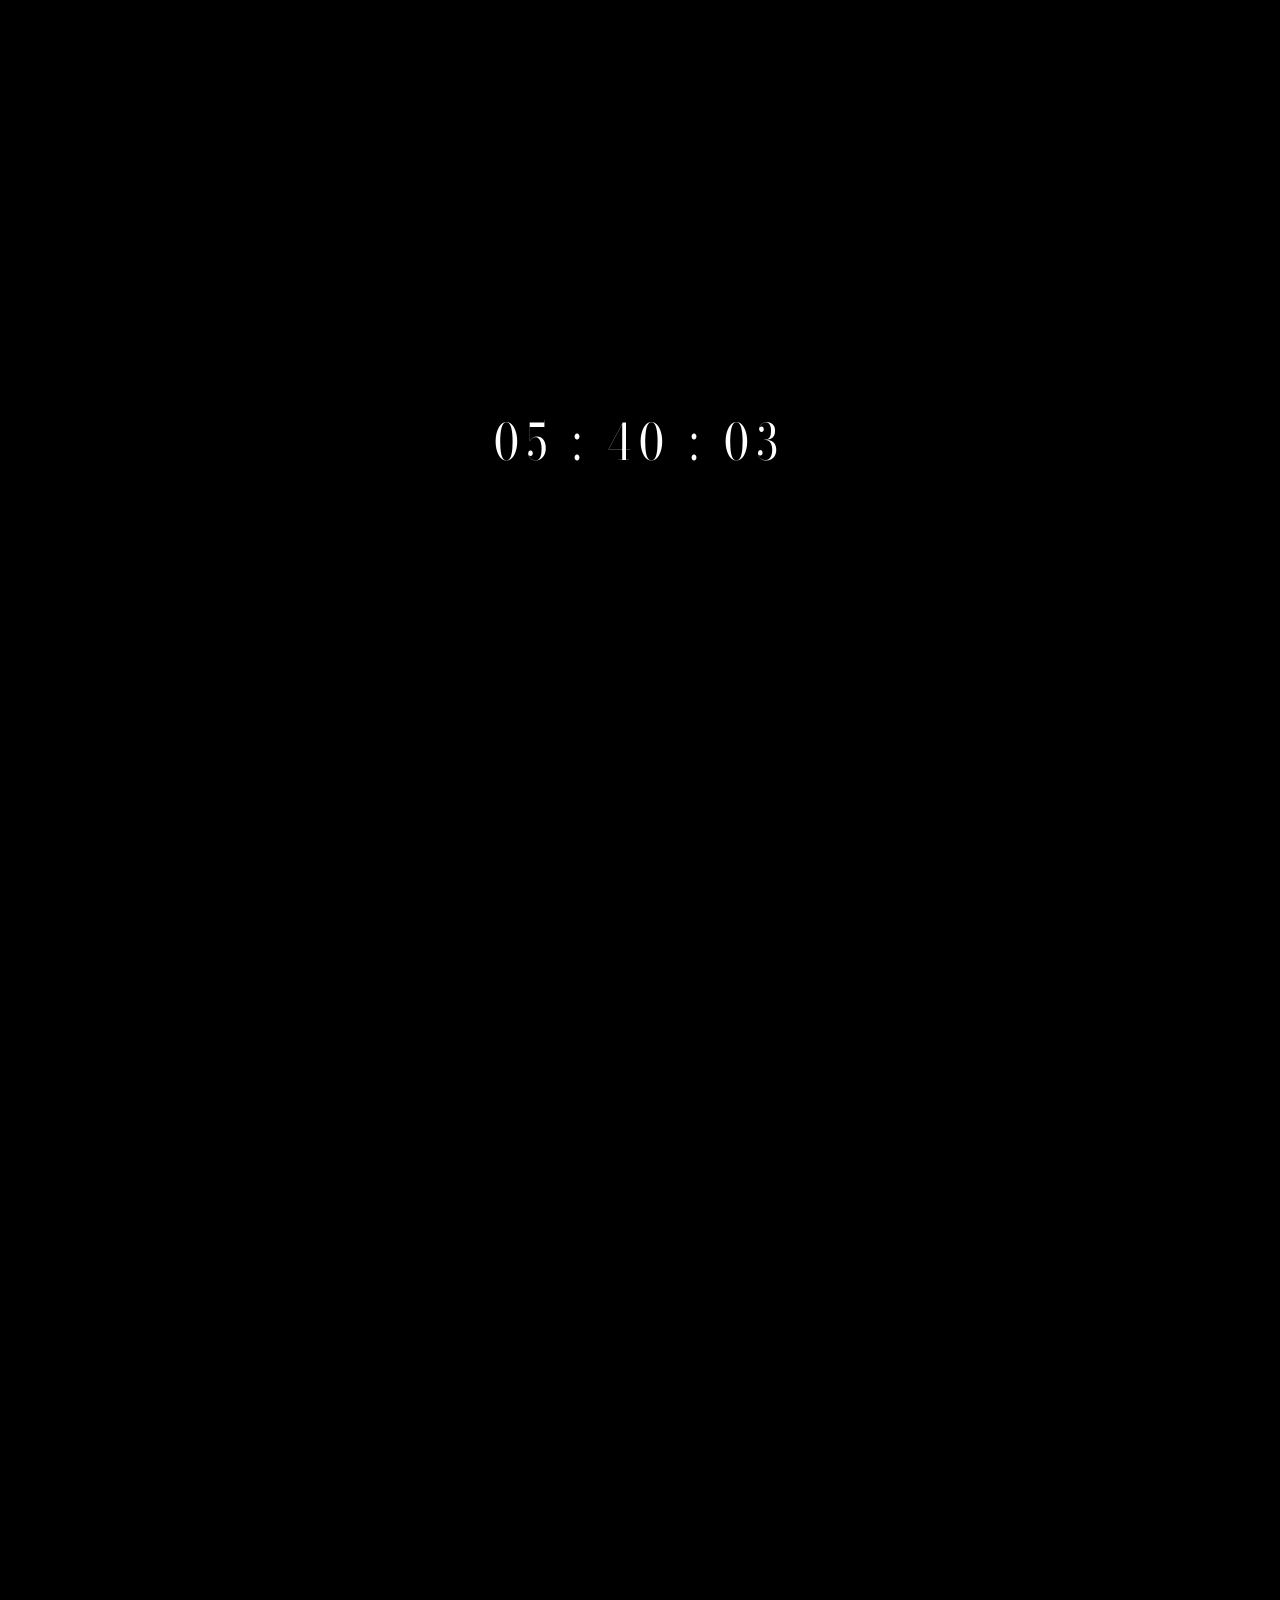
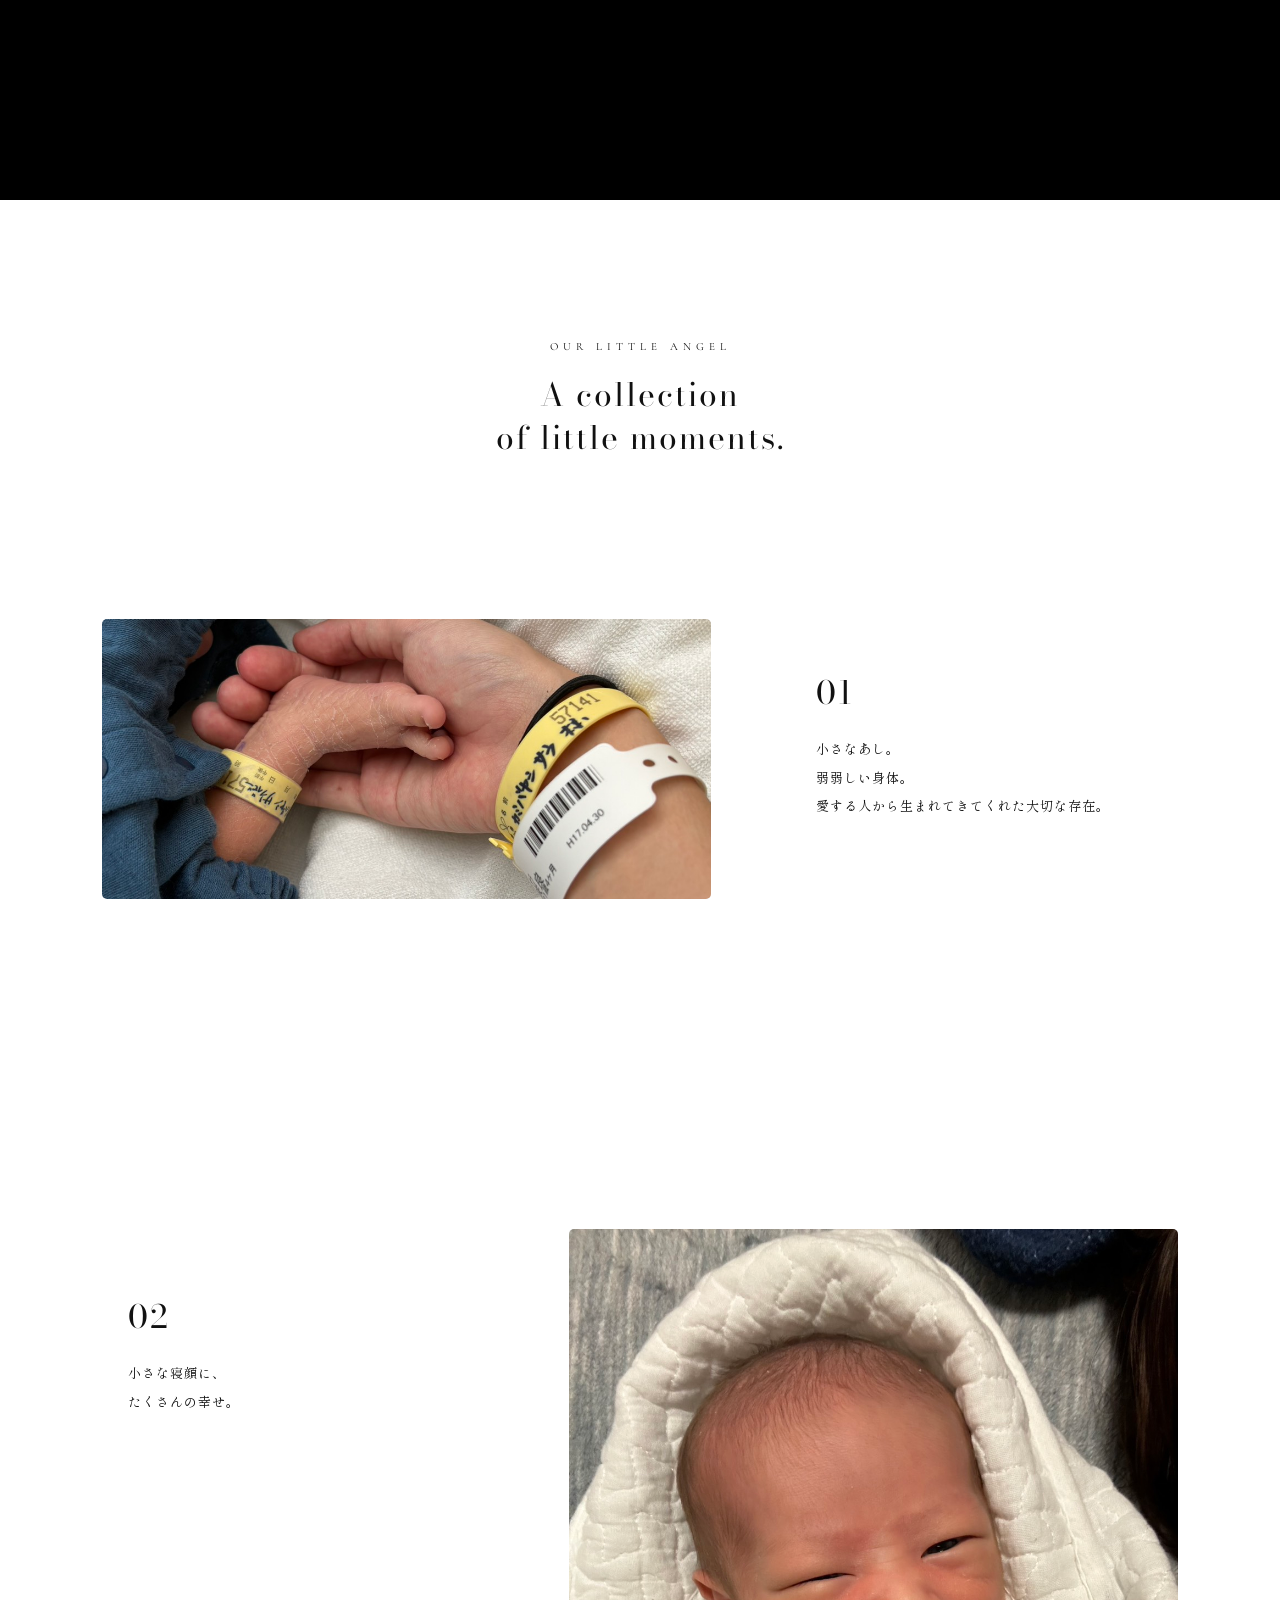
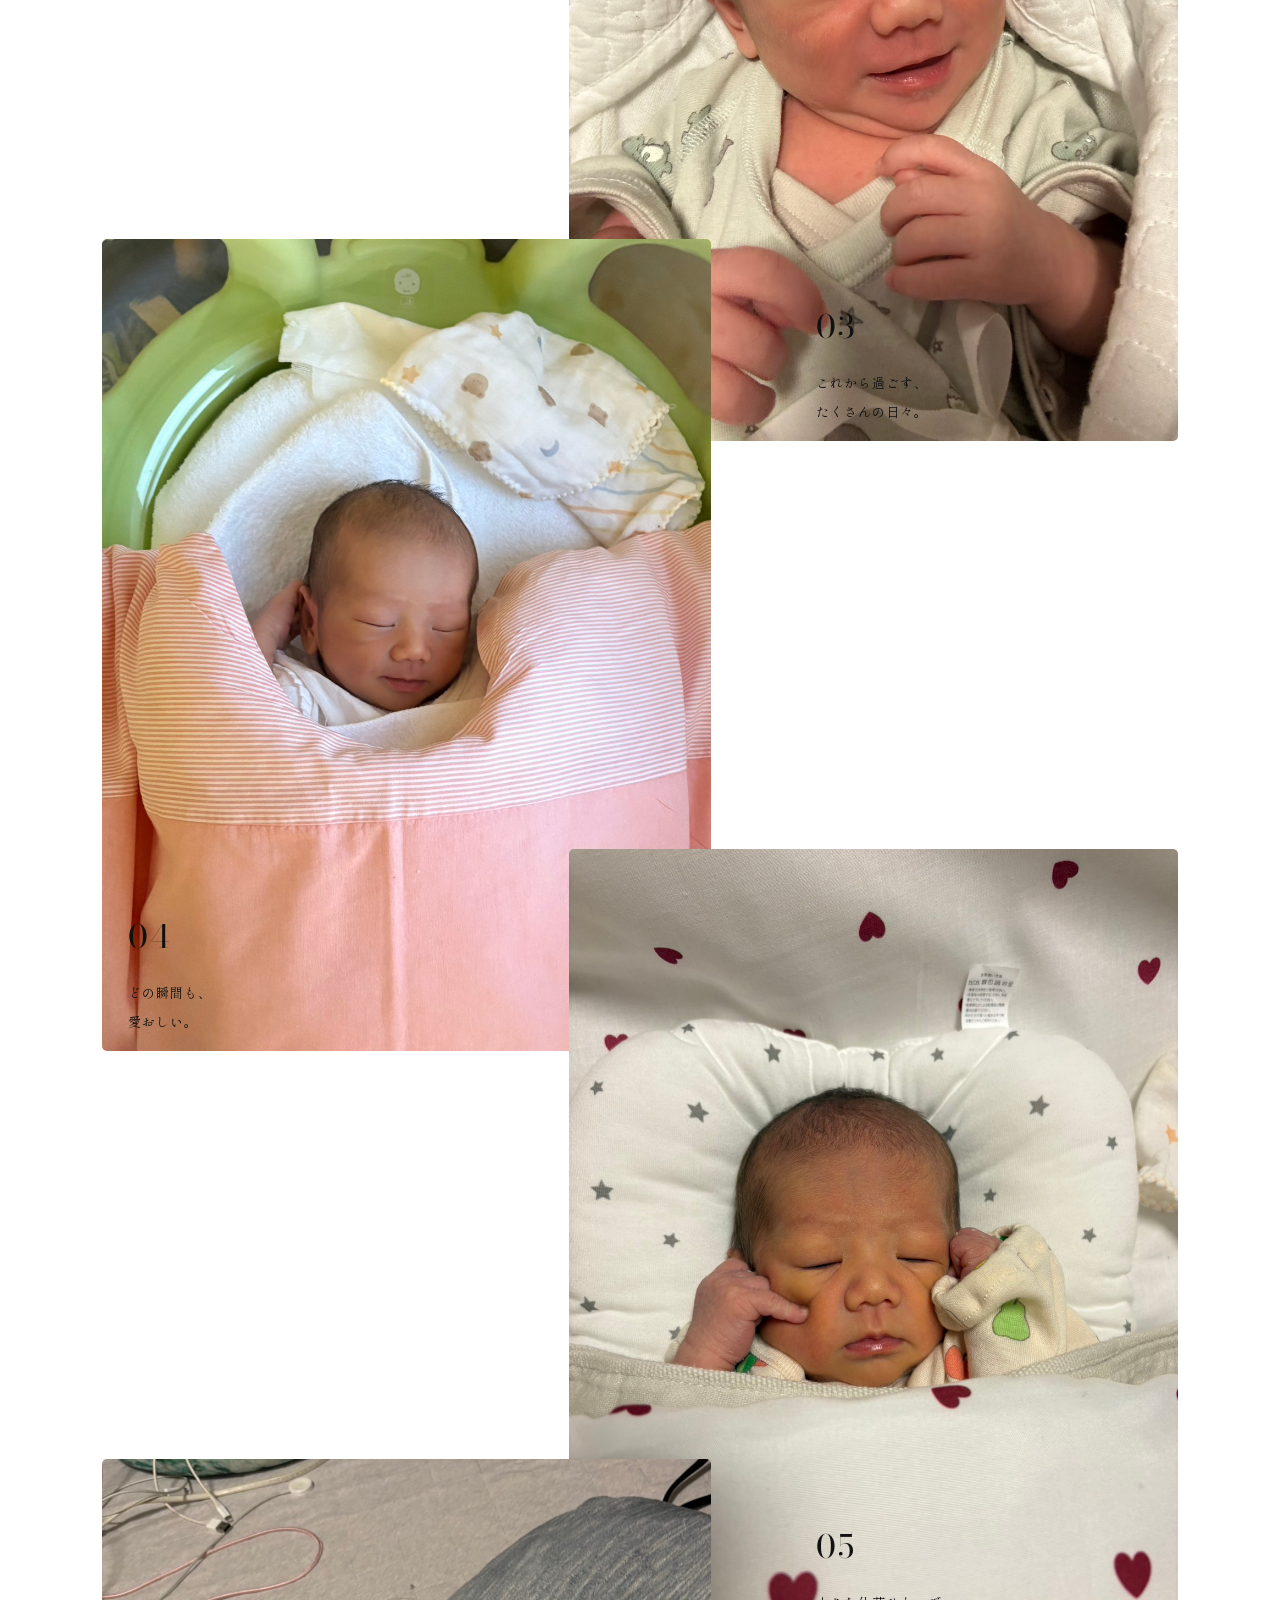
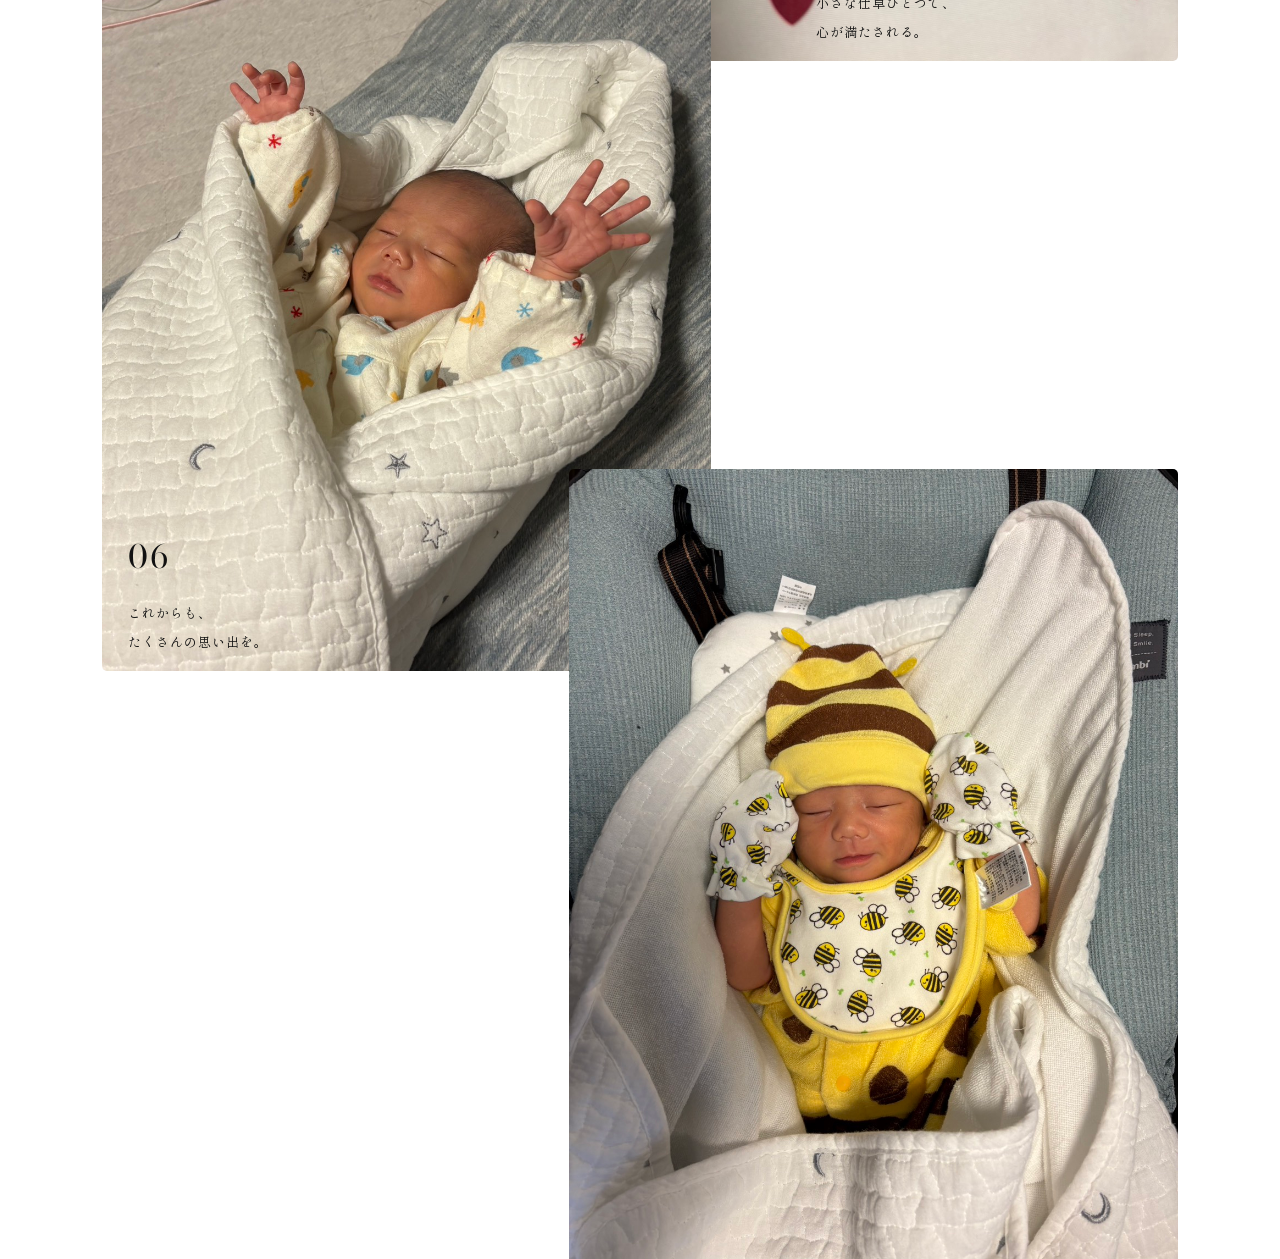
==== birth/birth.html @ 7da6d964 "feat:写真の追加" ====
<!doctype html>
<html lang="ja">
  <head>
    <meta charset="UTF-8" />
    <meta name="viewport" content="width=device-width, initial-scale=1.0" />
    <title>BIRTH | Our Story</title>
    <link rel="stylesheet" href="birth.css" />
    <link rel="preconnect" href="https://fonts.googleapis.com" />
    <link rel="preconnect" href="https://fonts.gstatic.com" crossorigin />
    <link
      href="https://fonts.googleapis.com/css2?family=Cormorant+Garamond&family=Shippori+Mincho&display=swap"
      rel="stylesheet"
    />
    <link
      href="https://fonts.googleapis.com/css2?family=Bodoni+Moda:opsz,wght@6..96,400&display=swap"
      rel="stylesheet"
    />
    <link
      href="https://fonts.googleapis.com/css2?family=Allura&display=swap"
      rel="stylesheet"
    />
    <link
      href="https://fonts.googleapis.com/css2?family=Nunito:wght@400;500;600&display=swap"
      rel="stylesheet"
    />
    <link
      href="https://fonts.googleapis.com/css2?family=Quicksand:wght@400;500;600&display=swap"
      rel="stylesheet"
    />
  </head>
  <body>
    <main class="birth">
      <div class="birth-content">
        <div class="and-then">AND THEN...</div>

        <div class="counter">
          <div class="time">00 : 00 : 00</div>
          <div class="labels">
            <span>HOURS</span>
            <span>MINUTES</span>
            <span>SECONDS</span>
          </div>
        </div>
        <div class="birth-date">2026.09.15</div>
        <div class="son-title">
          <div class="son-line">
            <span>OUR</span>
            <span>SON</span>
          </div>
          <div class="son-line">
            <span>WAS</span>
            <span>BORN</span>
          </div>
        </div>
      </div>
      <div class="birth-photo">
        <img src="../images/音叶くん.jpg" class="son-photo" alt="Our son" />
        <div class="scroll-button">
          <span>SCROLL</span>
          <span class="scroll-arrow">﹀</span>
        </div>
      </div>
      <div class="welcome">
        <div class="welcome-line1"></div>
        <div class="welcome-line2"></div>
      </div>
      <div class="since-birth">
        <p class="since-text">TIME SINCE BIRTH</p>
        <div class="birth-time-item">
          <span class="time-number days-number">0</span>
          <span class="time-label">DAYS</span>
        </div>
        <div class="birth-time-item">
          <span class="time-number hours-number">0</span>
          <span class="time-label">HOURS</span>
        </div>
        <div class="birth-time-item">
          <span class="time-number minutes-number">0</span>
          <span class="time-label">MINUTES</span>
        </div>
        <div class="birth-time-item">
          <span class="time-number seconds-number">0</span>
          <span class="time-label">SECONDS</span>
        </div>
      </div>
      <section class="birth-profile">
        <div class="profile-photo">
          <img src="../images/音叶くん2.jpg" alt="音叶くん" />
        </div>
        <div class="profile-info">
          <div class="profile-name">
            <div class="name-jp">音叶</div>
            <div class="name-en">OTO</div>
          </div>
          <h2>P R O F I L E</h2>
          <div class="profile-date">
            <span class="profile-birth">2026.09.15</span>
          </div>
          <p class="profile-label label-p">BIRTH DAY</p>
          <div class="profile-data">
            <div class="profile-item">
              <span class="profile-number">50 cm</span>
              <span class="profile-label">HEIGHT</span>
            </div>
            <div class="profile-item">
              <span class="profile-number">3042 g</span>
              <span class="profile-label">BIRTH WEIGHT</span>
            </div>
          </div>
        </div>
        <div class="scroll-button scroll-2">
          <span>SCROLL</span>
          <span class="scroll-arrow">﹀</span>
        </div>
      </section>
      <section class="birth-story">
        <div class="story-intro">
          <p class="story-eyebrow">OUR LITTLE ANGEL</p>
          <h2>A collection<br />of little moments.</h2>
        </div>
        <article class="story-item story-left">
          <div class="story-photo photo-1">
            <img src="../images/音叶くん3.jpg" alt="音叶くんの写真" />
          </div>
          <div class="story-text">
            <span class="story-number">01</span>
            <p>
              小さなあし。<br />弱弱しい身体。<br />愛する人から生まれてきてくれた大切な存在。
            </p>
          </div>
        </article>
        <article class="story-item story-right">
          <div class="story-photo photo-2">
            <img src="../images/音叶くん4.jpg" alt="音叶くんの写真" />
          </div>
          <div class="story-text">
            <span class="story-number">02</span>
            <p>小さな寝顔に、<br />たくさんの幸せ。</p>
          </div>
        </article>
        <article class="story-item story-left">
          <div class="story-photo">
            <img src="../images/音叶くん5.jpg" alt="音叶くんの写真" />
          </div>
          <div class="story-text">
            <span class="story-number">03</span>
            <p>これから過ごす、<br />たくさんの日々。</p>
          </div>
        </article>
        <article class="story-item story-right">
          <div class="story-photo">
            <img src="../images/音叶くん6.jpg" alt="音叶くんの写真" />
          </div>
          <div class="story-text">
            <span class="story-number">04</span>
            <p>どの瞬間も、<br />愛おしい。</p>
          </div>
        </article>
        <article class="story-item story-left">
          <div class="story-photo">
            <img src="../images/音叶くん7.jpg" alt="音叶くんの写真" />
          </div>
          <div class="story-text">
            <span class="story-number">05</span>
            <p>小さな仕草ひとつで、<br />心が満たされる。</p>
          </div>
        </article>
        <article class="story-item story-right">
          <div class="story-photo">
            <img src="../images/音叶くん8.jpg" alt="音叶くんの写真" />
          </div>
          <div class="story-text">
            <span class="story-number">06</span>
            <p>これからも、<br />たくさんの思い出を。</p>
          </div>
        </article>
      </section>
    </main>
    <script src="birth.js"></script>
  </body>
</html>
---- birth/birth.css ----
/* ページ全体 */
html,
body {
  margin: 0;
  width: 100%;
  min-height: 100%;
  overflow-x: hidden;
  overflow-y: auto;
}
body {
  background: #000;
  color: #fff;
  transition: background 3.5s ease;
}
body.bright {
  background: #fff;
  color: #000;
}
/* BIRTHページ */
.birth {
  position: relative;
  width: 100%;
  min-height: 200vh;
  overflow: visible;
} /* 全体 */
.birth-content {
  position: absolute;
  width: 100%;
  height: 100vh;
  text-align: center;
  transition: opacity 2.5s ease;
  z-index: 5;
}
.birth-content.fade-out {
  opacity: 0;
  z-index: 0;
}
/* AND THEN... */
.and-then {
  position: absolute;
  top: 20%;
  left: 50%;
  transform: translateX(-50%);
  font-family: "Cormorant Garamond", serif;
  font-size: 11px;
  letter-spacing: 4px;
  opacity: 0;
  transition: opacity 1s ease;
}
.and-then.show {
  opacity: 1;
}
/* カウンター */
.counter {
  position: absolute;
  top: 50%;
  left: 50%;
  transform: translate(-50%, -50%);
  text-align: center;
  transition: opacity 2s ease;
  transition: all 1.2s ease;
}
.counter.move-down {
  top: 75%;
  transform: translate(-50%, -50%) scale(0.6);
}
.counter.move-down-2 {
  top: 85%;
  transform: translate(-50%, -50%) scale(0.5);
}

/* 時間 */
.time {
  font-family: "Bodoni Moda", serif;
  font-size: 40px;
  font-weight: 400;
  letter-spacing: 8px;
  transform: scaleY(1.25);
  opacity: 0;
  transition: all 1.5s ease;
  white-space: nowrap;
}
.time.show {
  opacity: 1;
}
/* ラベル */
.labels {
  margin-top: 8px;
  display: flex;
  justify-content: center;
  gap: 28px;
  font-family: "Cormorant Garamond", serif;
  font-size: 7px;
  letter-spacing: 3px;
  opacity: 0;
  transition: opacity 1s ease;
}
/* ラベル表示 */
.labels.show {
  opacity: 1;
}
/* OUR SON WAS BORN */
.son-title {
  position: absolute;
  top: 45%;
  left: 50%;
  transform: translate(-50%, -50%);
  font-family: "Bodoni Moda", serif;
  font-size: 62px;
  line-height: 1.15;
  letter-spacing: 5px;
  text-align: center;
}
.son-line {
  display: flex;
  justify-content: center;
  gap: 18px;
}
.son-line span {
  opacity: 0;
  transform: translateY(20px);
  transition:
    opacity 0.8s ease,
    transform 0.8s ease;
}
.son-line span.show {
  opacity: 1;
  transform: translateY(0);
}
/* 日付 */
.birth-date {
  position: absolute;
  top: 50%;
  left: 50%;
  transform: translate(-50%, -50%);
  font-family: "Bodoni Moda", serif;
  font-size: 40px;
  letter-spacing: 12px;
  opacity: 0;
  transition: opacity 2.5s ease;
  transition: all 1.2s ease;
}
.birth-date::after {
  content: "";
  display: block;
  width: 150px;
  opacity: 0.3;
  height: 1px;
  background: #fff;
  margin: 50px auto 0;
}
.birth-date.show {
  opacity: 1;
}
.birth-date.move-down {
  top: 69%;
  transform: translate(-50%, -50%) scale(0.8);
}
.birth-photo {
  inset: 0;
  width: 100%;
  height: 100vh;
  opacity: 0;
  transform: scale(1.08);
  transition:
    opacity 4.5s ease,
    transform 6s ease;
  z-index: 1;
  position: relative;
}
.birth-photo.show {
  opacity: 1;
  transform: scale(1);
}
.birth-photo img {
  width: 100%;
  height: 100%;
  object-fit: cover;
  display: block;
  filter: brightness(1.15);
  transition: filter 5s ease;
}
.birth-photo.show img {
  filter: brightness(1);
}
.welcome {
  position: fixed;
  top: 2%;
  left: 7%;
  z-index: 2;
  text-align: center;
  transform: rotate(-15deg);
}
.welcome.fade-out {
  opacity: 0;
  z-index: 0;
}
.welcome-line1,
.welcome-line2 {
  font-family: "Allura", cursive;
  font-size: 50px;
  color: #fff;
}
.welcome-line2 {
  margin-top: -10px;
}
.since-birth {
  position: fixed;
  z-index: 3;
  left: 10%;
  bottom: -10px;
  text-align: center;
  /* 最初は左にずらして透明 */
  opacity: 0;
  transform: translateX(-80px);
  /* 表示するときのアニメーション */
  transition:
    opacity 1.2s ease,
    transform 1.2s ease;
}
.since-birth.show {
  opacity: 1;
  transform: translateX(0);
}
.birth-time-item {
  display: flex;
  flex-direction: column;
  align-items: center;
  margin-bottom: 15px;
}
.time-number {
  font-family: "Bodoni Moda", serif;
  font-size: 40px;
  line-height: 1;
}
.time-label {
  font-family: "Cormorant Garamond", serif;
  font-size: 14px;
  letter-spacing: 3px;
}
.since-text {
  font-family: "Bodoni Moda", serif;
  font-size: 14px;
  font-weight: 600;
  position: absolute;
  top: -48px;
  white-space: nowrap;
  opacity: 0.6;
}
.since-text::after {
  content: "";
  display: block;
  width: 150px;
  opacity: 0.5;
  height: 1px;
  background: black;
  margin: 2px auto 0;
}
.scroll-button {
  position: absolute;
  bottom: 5px;
  right: 10%;
  z-index: 20;
  display: flex;
  flex-direction: column;
  align-items: center;
  color: #000;
  font-family: "Cormorant Garamond", serif;
  font-size: 10px;
  letter-spacing: 3px;
  opacity: 0;
  transform: translateY(10px);
  transition:
    opacity 1.5s ease,
    transform 1.5s ease;
  pointer-events: none;
}
.scroll-arrow {
  margin-top: 8px;
  font-size: 18px;
  letter-spacing: 0;
  animation: scrollArrow 1.5s ease-in-out infinite;
  animation-delay: 4s;
}
@keyframes scrollArrow {
  0%,
  100% {
    transform: translateY(0);
  }
  50% {
    transform: translateY(6px);
  }
}
.scroll-button.show {
  opacity: 0.8;
  transform: translateY(0);
  pointer-events: auto;
}
@media (max-width: 600px) {
  .birth-photo img {
    object-position: 40% 100%;
    transform: scale(1.2) translateY(-5%);
  }
}
.birth-profile {
  inset: 0;
  transition:
    transform 1.2s ease,
    opacity 1.2s ease;
  opacity: 0;
  z-index: 10;
  width: 100%;
  height: 100vh;
  overflow: hidden;
  position: relative;
}
.birth-profile.show {
  opacity: 1;
}
.profile-photo {
  position: absolute;
  inset: 0;
  width: 100%;
  height: 100%;
  transform: scale(1.4) translateY(-12%);
  pointer-events: none;
  z-index: 0;
}
.profile-photo img {
  width: 100%;
  height: 100%;
  object-fit: cover;
  display: block;
}
.profile-info {
  position: absolute;
  left: 50%;
  bottom: 8%;
  transform: translateX(-150%);
  transition: all 1.2s ease;
  width: 85%;
  text-align: center;
  color: #000;
}
.profile-info.show {
  transform: translateX(-50%);
}
.profile-name {
  text-align: center;
  transform: translateY(-40px);
}
.name-jp {
  font-family: "Bodoni Moda", serif;
  font-size: 60px;
  letter-spacing: 4px;
  line-height: 1;
}
.name-en {
  margin-top: 8px;
  font-family: "Allura", cursive;
  font-size: 15px;
  font-weight: 300;
  letter-spacing: 5px;
}
.profile-info h2 {
  margin: 0 0 28px;
  font-family: "Bodoni Moda", serif;
  font-size: 25px;
  font-weight: 400;
  letter-spacing: 5px;
  transform: translateY(-20px);
}
.profile-date {
  margin-bottom: 28px;
  font-family: "Quicksand", sans-serif;
  font-size: 14px;
  letter-spacing: 2px;
  transform: translateY(-20px);
}
.profile-birth {
  font-size: 20px;
  font-family: "Bodoni Moda", serif;
}
.profile-date::after {
  content: "";
  display: block;
  width: 120px;
  height: 1px;
  margin: 4px auto 0;
  background: #000;
  opacity: 0.4;
}
.profile-data {
  display: flex;
  justify-content: center;
  gap: 55px;
}
.profile-item {
  display: flex;
  flex-direction: column;
  align-items: center;
  transform: translateY(-20px);
}
.profile-number {
  font-family: "Bodoni Moda", serif;
  font-size: 25px;
  letter-spacing: 1px;
}
.profile-label {
  margin-top: 5px;
  font-family: "Quicksand", sans-serif;
  font-size: 12px;
  letter-spacing: 2px;
}
.label-p {
  margin-top: -25px;
  transform: translateY(-20px);
}
.scroll-2.show {
  opacity: 0.8;
  transform: translateY(0);
}
.birth-story {
  position: relative;
  width: 100%;
  min-height: 100vh;
  padding: 140px 0 180px;
  background: #fff;
  color: #111;
  overflow: hidden;
}
.story-intro {
  width: 80%;
  margin: 0 auto 160px;
  text-align: center;
}
.story-eyebrow {
  margin: 0 0 20px;
  font-family: "Cormorant Garamond", serif;
  font-size: 11px;
  letter-spacing: 5px;
}
.story-intro h2 {
  margin: 0;
  font-family: "Bodoni Moda", serif;
  font-size: 32px;
  font-weight: 400;
  line-height: 1.35;
  letter-spacing: 2px;
}
.story-item {
  position: relative;
  width: 82%;
  min-height: 430px;
  margin-bottom: 180px;
}
.story-photo {
  position: absolute;
  width: 58%;
  overflow: hidden;
}
.photo-1 {
  height: 280px;
}
.story-photo img {
  width: 100%;
  height: 100%;
  object-fit: cover;
  display: block;
  border-radius: 5px;
}
.story-text {
  position: absolute;
  top: 29%;
  width: 32%;
  transform: translateY(-50%);
}
.story-number {
  display: block;
  margin-bottom: 18px;
  font-family: "Bodoni Moda", serif;
  font-size: 32px;
  letter-spacing: 2px;
}
.story-text p {
  margin: 0;
  font-family: "Shippori Mincho", serif;
  font-size: 13px;
  line-height: 2.2;
  letter-spacing: 1px;
}
.story-left {
  margin-left: 8%;
}
.story-left .story-photo {
  left: 0;
}
.story-left .story-text {
  right: 0;
  text-align: left;
}
.story-right {
  margin-left: 10%;
}
.story-right .story-photo {
  right: 0;
}
.story-right .story-text {
  left: 0;
  text-align: center left;
}
.story-right .story-text p {
  text-align: left;
}
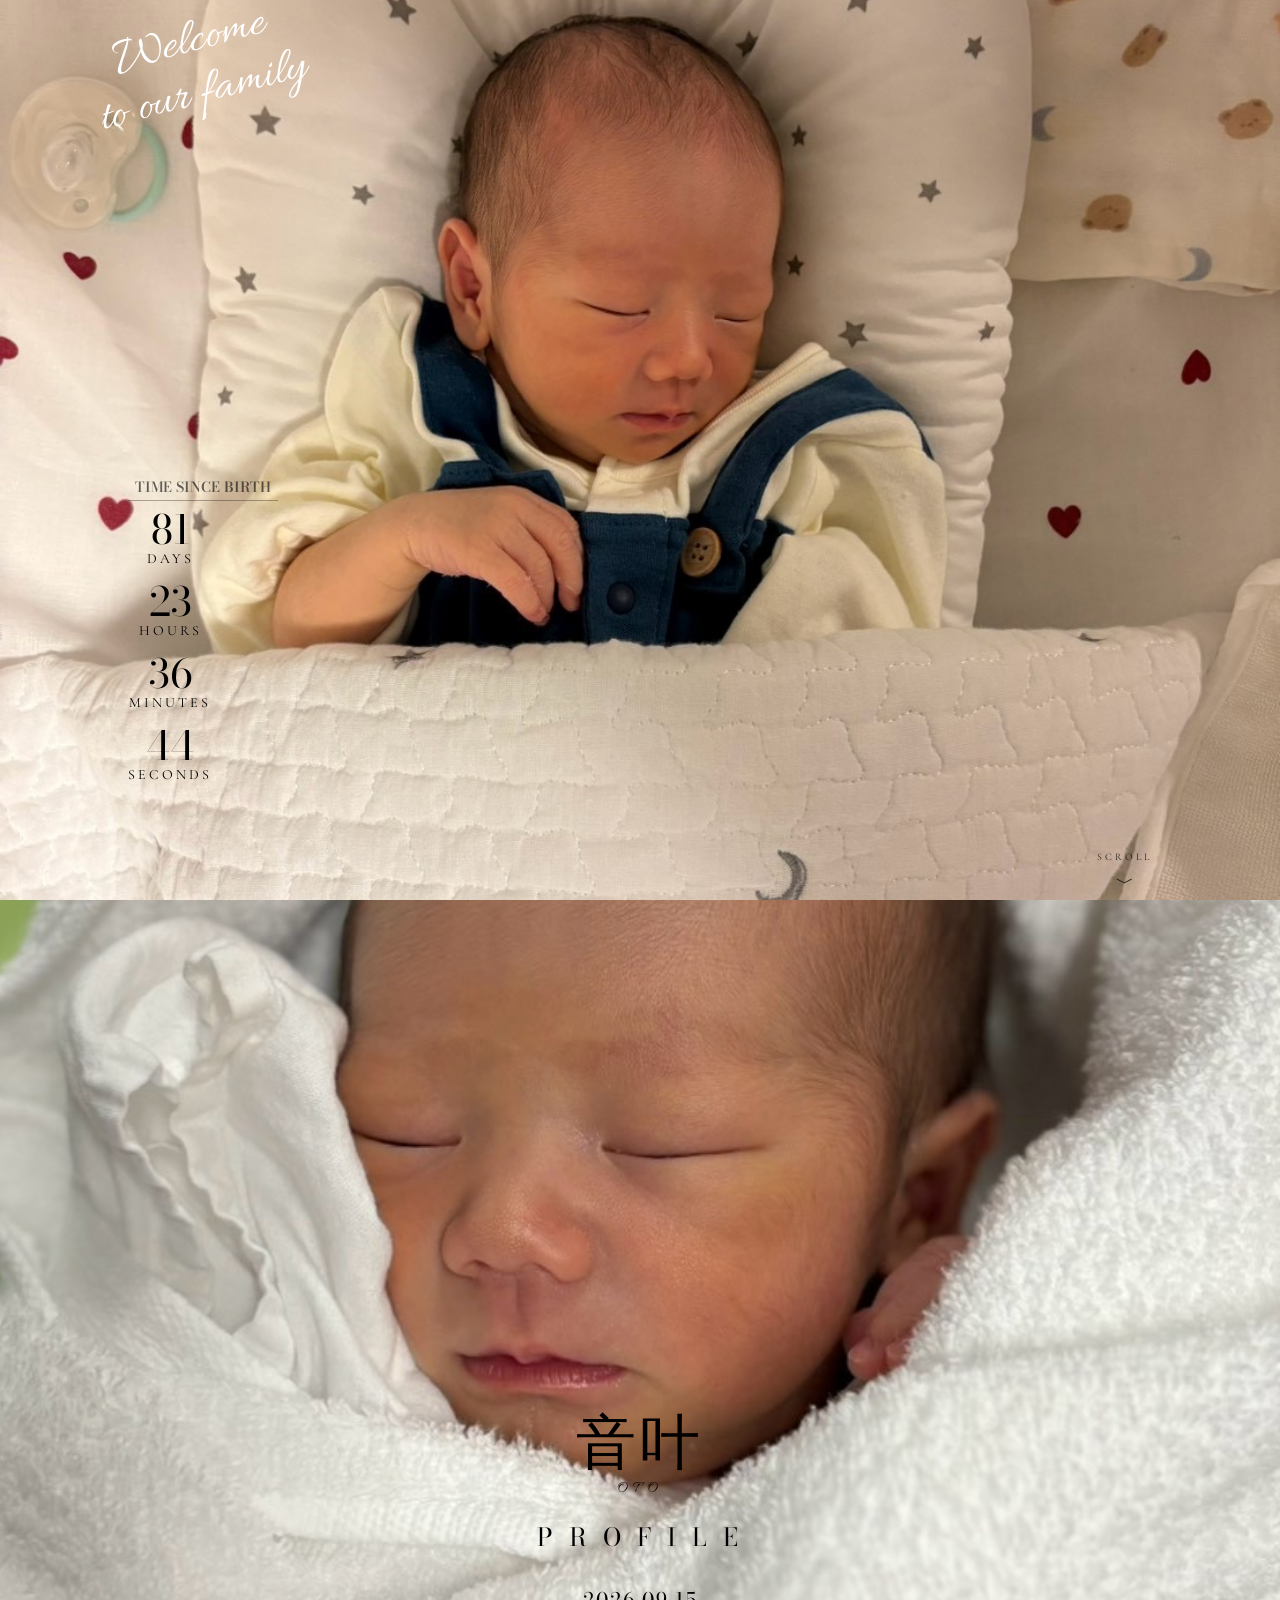
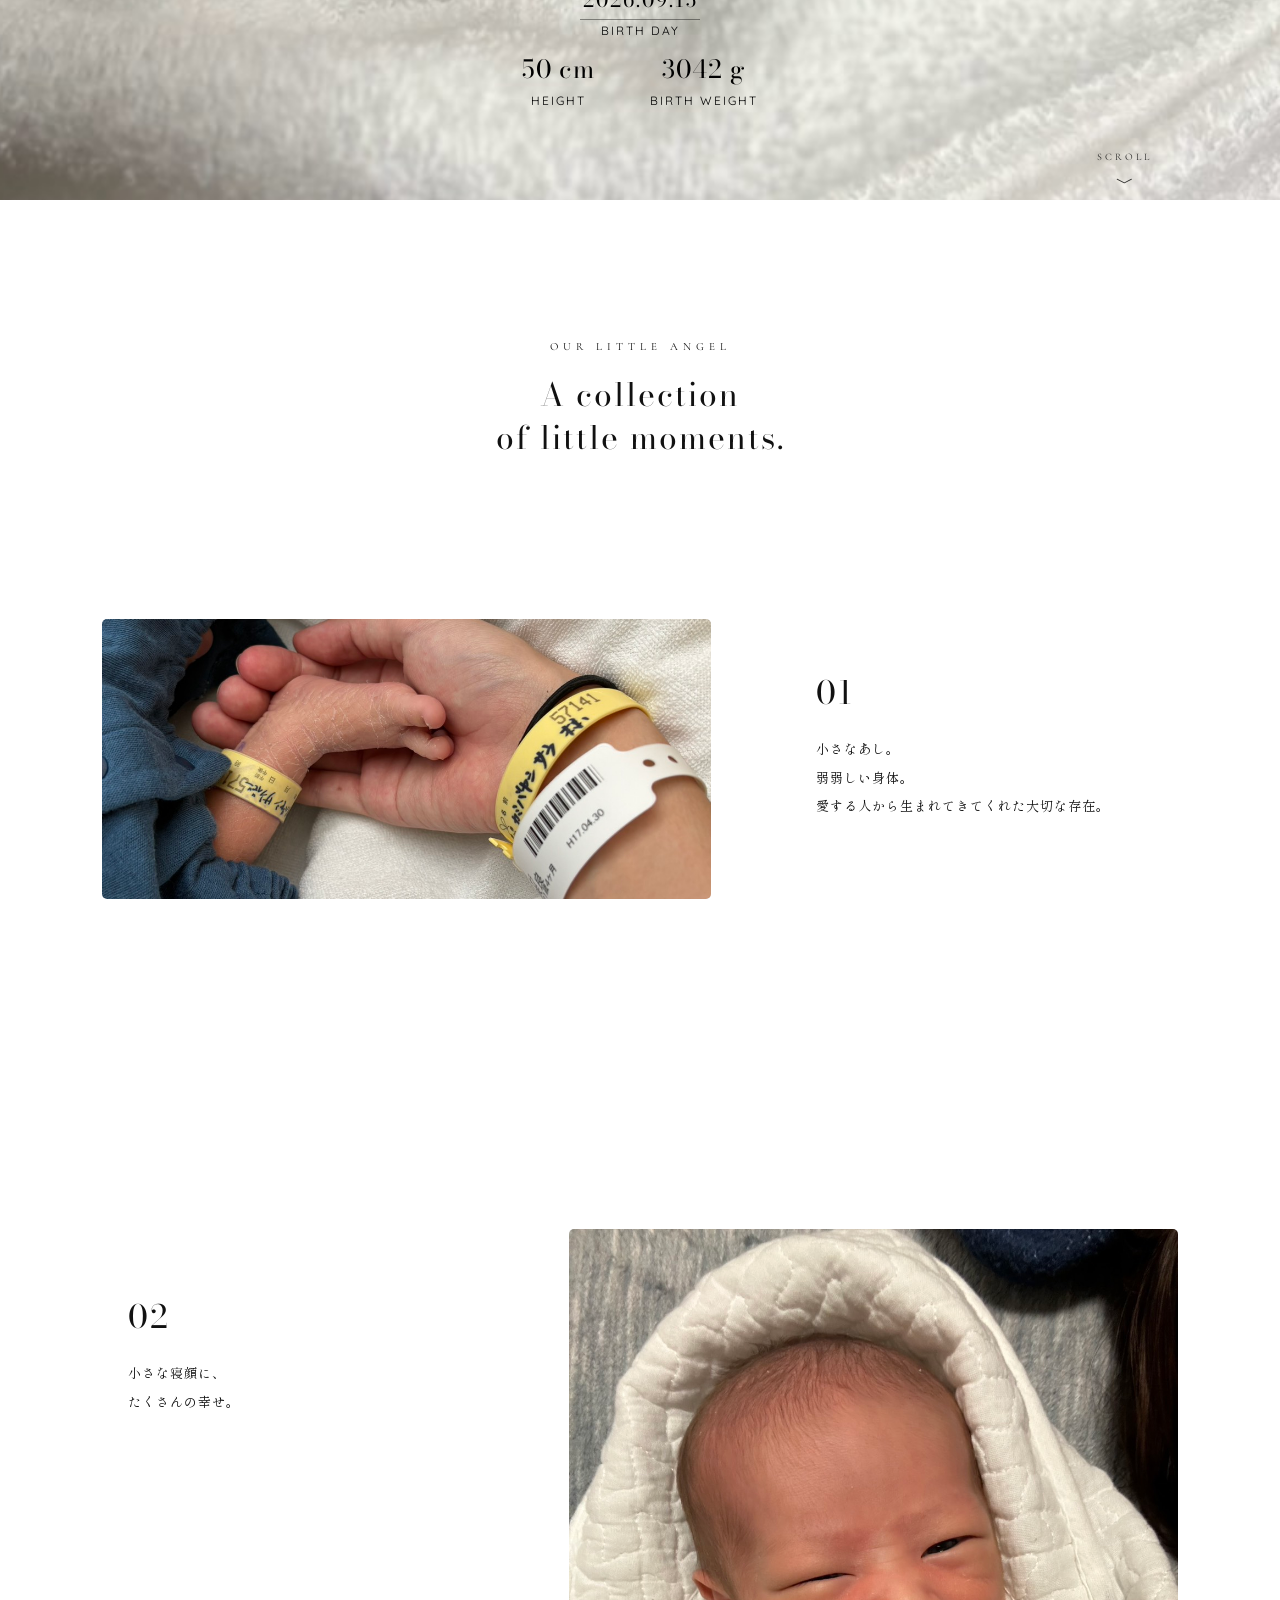
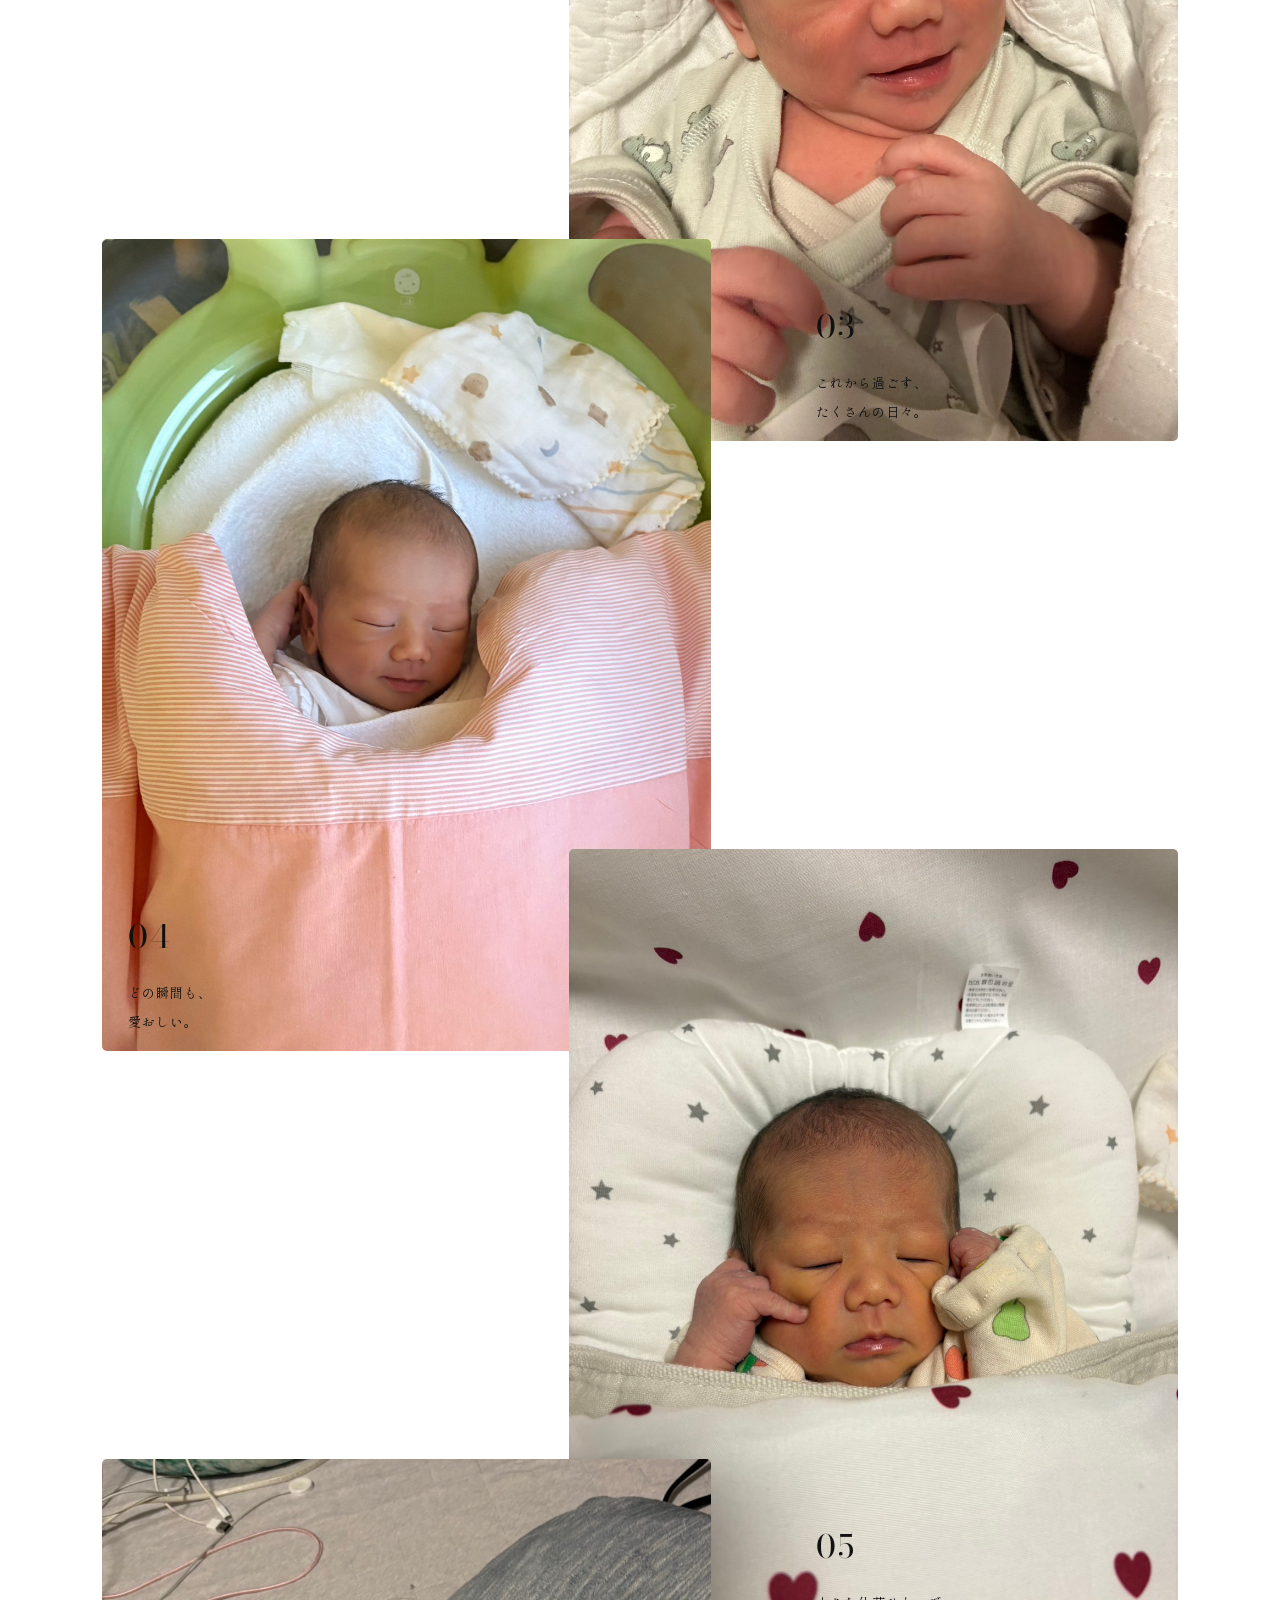
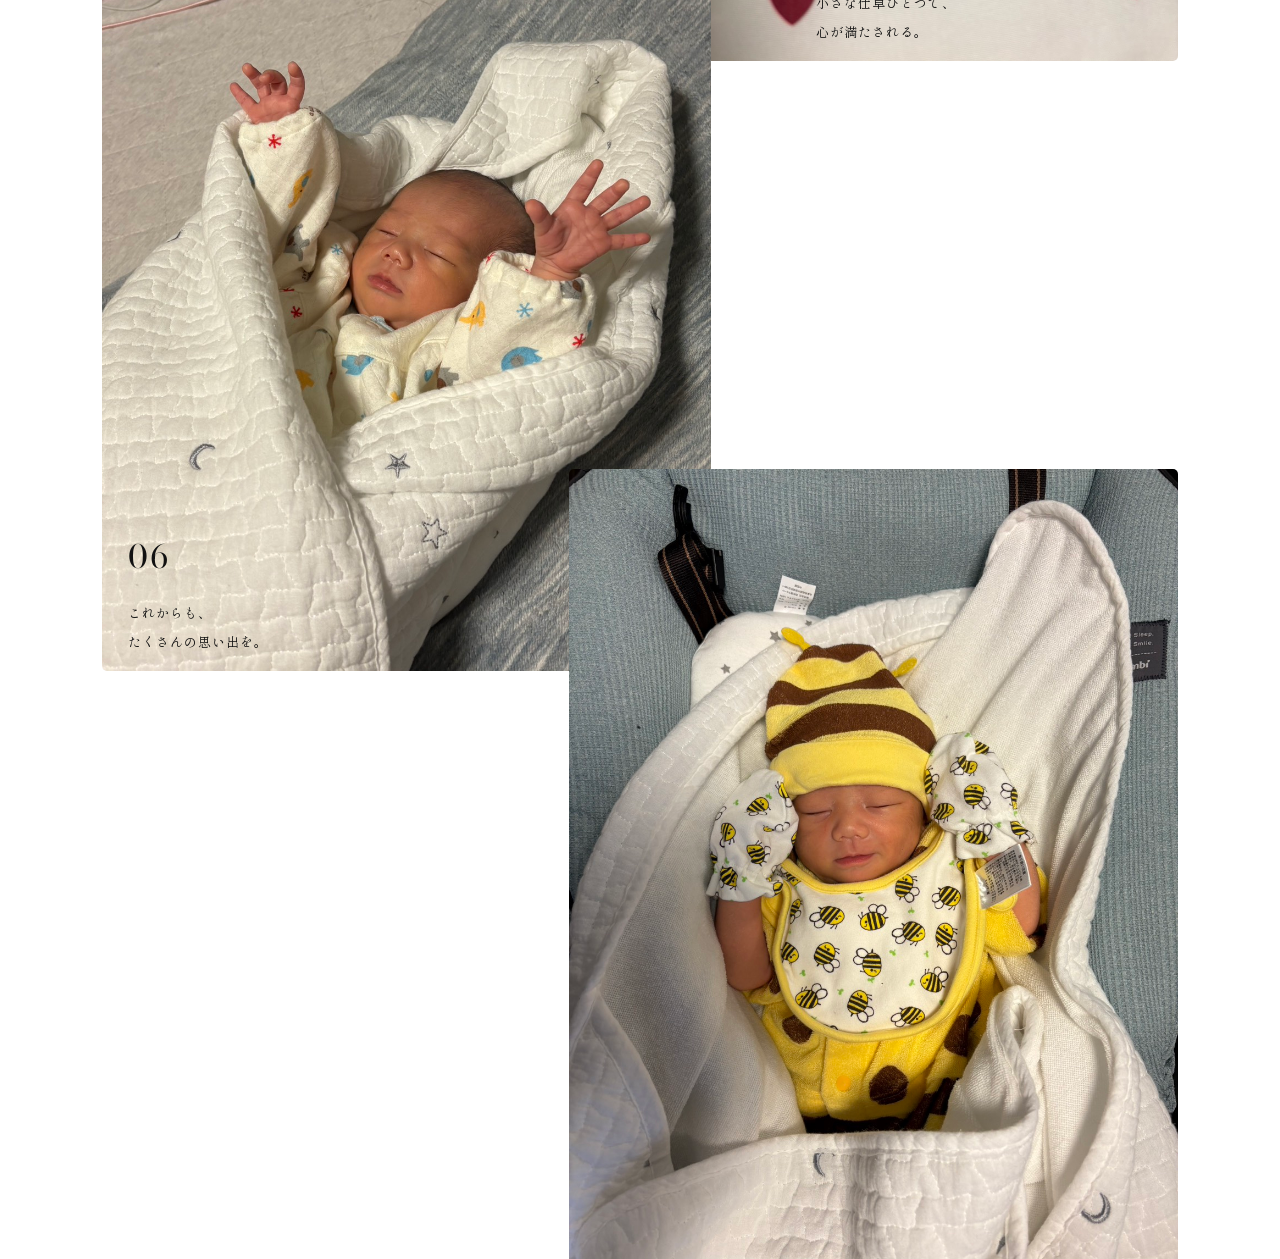
==== commit 8eaa933a: "feat:開発者モードの追加" ====
--- a/birth/birth.html
+++ b/birth/birth.html
@@ -120,7 +120,11 @@
         </div>
         <article class="story-item story-left">
           <div class="story-photo photo-1">
-            <img src="../images/音叶くん3.jpg" alt="音叶くんの写真" />
+            <img
+              src="../images/音叶くん3.jpg"
+              class="zoom-img"
+              alt="音叶くんの写真"
+            />
           </div>
           <div class="story-text">
             <span class="story-number">01</span>
@@ -131,7 +135,11 @@
         </article>
         <article class="story-item story-right">
           <div class="story-photo photo-2">
-            <img src="../images/音叶くん4.jpg" alt="音叶くんの写真" />
+            <img
+              src="../images/音叶くん4.jpg"
+              class="zoom-img"
+              alt="音叶くんの写真"
+            />
           </div>
           <div class="story-text">
             <span class="story-number">02</span>
@@ -140,7 +148,11 @@
         </article>
         <article class="story-item story-left">
           <div class="story-photo">
-            <img src="../images/音叶くん5.jpg" alt="音叶くんの写真" />
+            <img
+              src="../images/音叶くん5.jpg"
+              class="zoom-img"
+              alt="音叶くんの写真"
+            />
           </div>
           <div class="story-text">
             <span class="story-number">03</span>
@@ -149,7 +161,11 @@
         </article>
         <article class="story-item story-right">
           <div class="story-photo">
-            <img src="../images/音叶くん6.jpg" alt="音叶くんの写真" />
+            <img
+              src="../images/音叶くん6.jpg"
+              class="zoom-img"
+              alt="音叶くんの写真"
+            />
           </div>
           <div class="story-text">
             <span class="story-number">04</span>
@@ -158,7 +174,11 @@
         </article>
         <article class="story-item story-left">
           <div class="story-photo">
-            <img src="../images/音叶くん7.jpg" alt="音叶くんの写真" />
+            <img
+              src="../images/音叶くん7.jpg"
+              class="zoom-img"
+              alt="音叶くんの写真"
+            />
           </div>
           <div class="story-text">
             <span class="story-number">05</span>
@@ -167,7 +187,11 @@
         </article>
         <article class="story-item story-right">
           <div class="story-photo">
-            <img src="../images/音叶くん8.jpg" alt="音叶くんの写真" />
+            <img
+              src="../images/音叶くん8.jpg"
+              class="zoom-img"
+              alt="音叶くんの写真"
+            />
           </div>
           <div class="story-text">
             <span class="story-number">06</span>
--- a/birth/birth.css
+++ b/birth/birth.css
@@ -184,8 +184,8 @@
   filter: brightness(1);
 }
 .welcome {
-  position: fixed;
-  top: 2%;
+  position: absolute;
+  top: 10px;
   left: 7%;
   z-index: 2;
   text-align: center;
@@ -205,10 +205,10 @@
   margin-top: -10px;
 }
 .since-birth {
-  position: fixed;
+  position: absolute;
   z-index: 3;
   left: 10%;
-  bottom: -10px;
+  top: 510px;
   text-align: center;
   /* 最初は左にずらして透明 */
   opacity: 0;
@@ -512,3 +512,6 @@
 .story-right .story-text p {
   text-align: left;
 }
+.zoom-img.expansion {
+  transform: scale(2);
+}
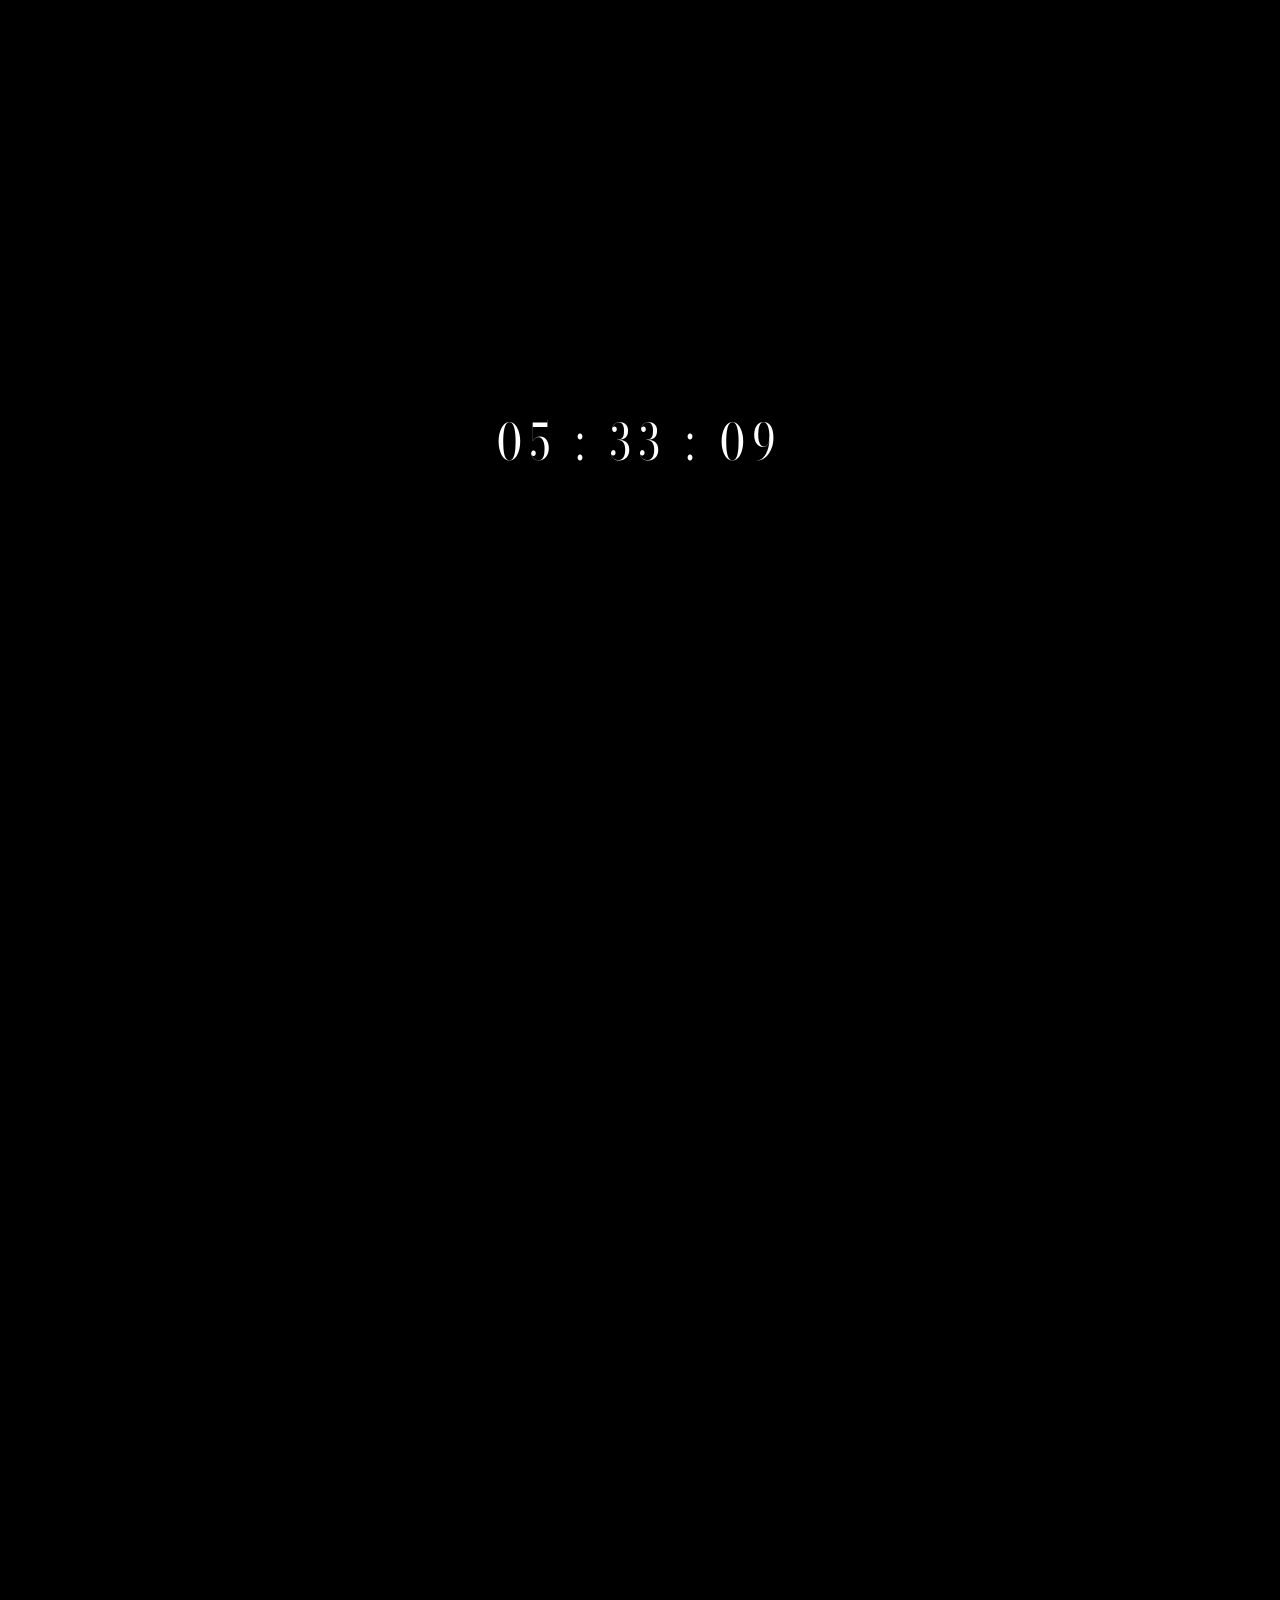
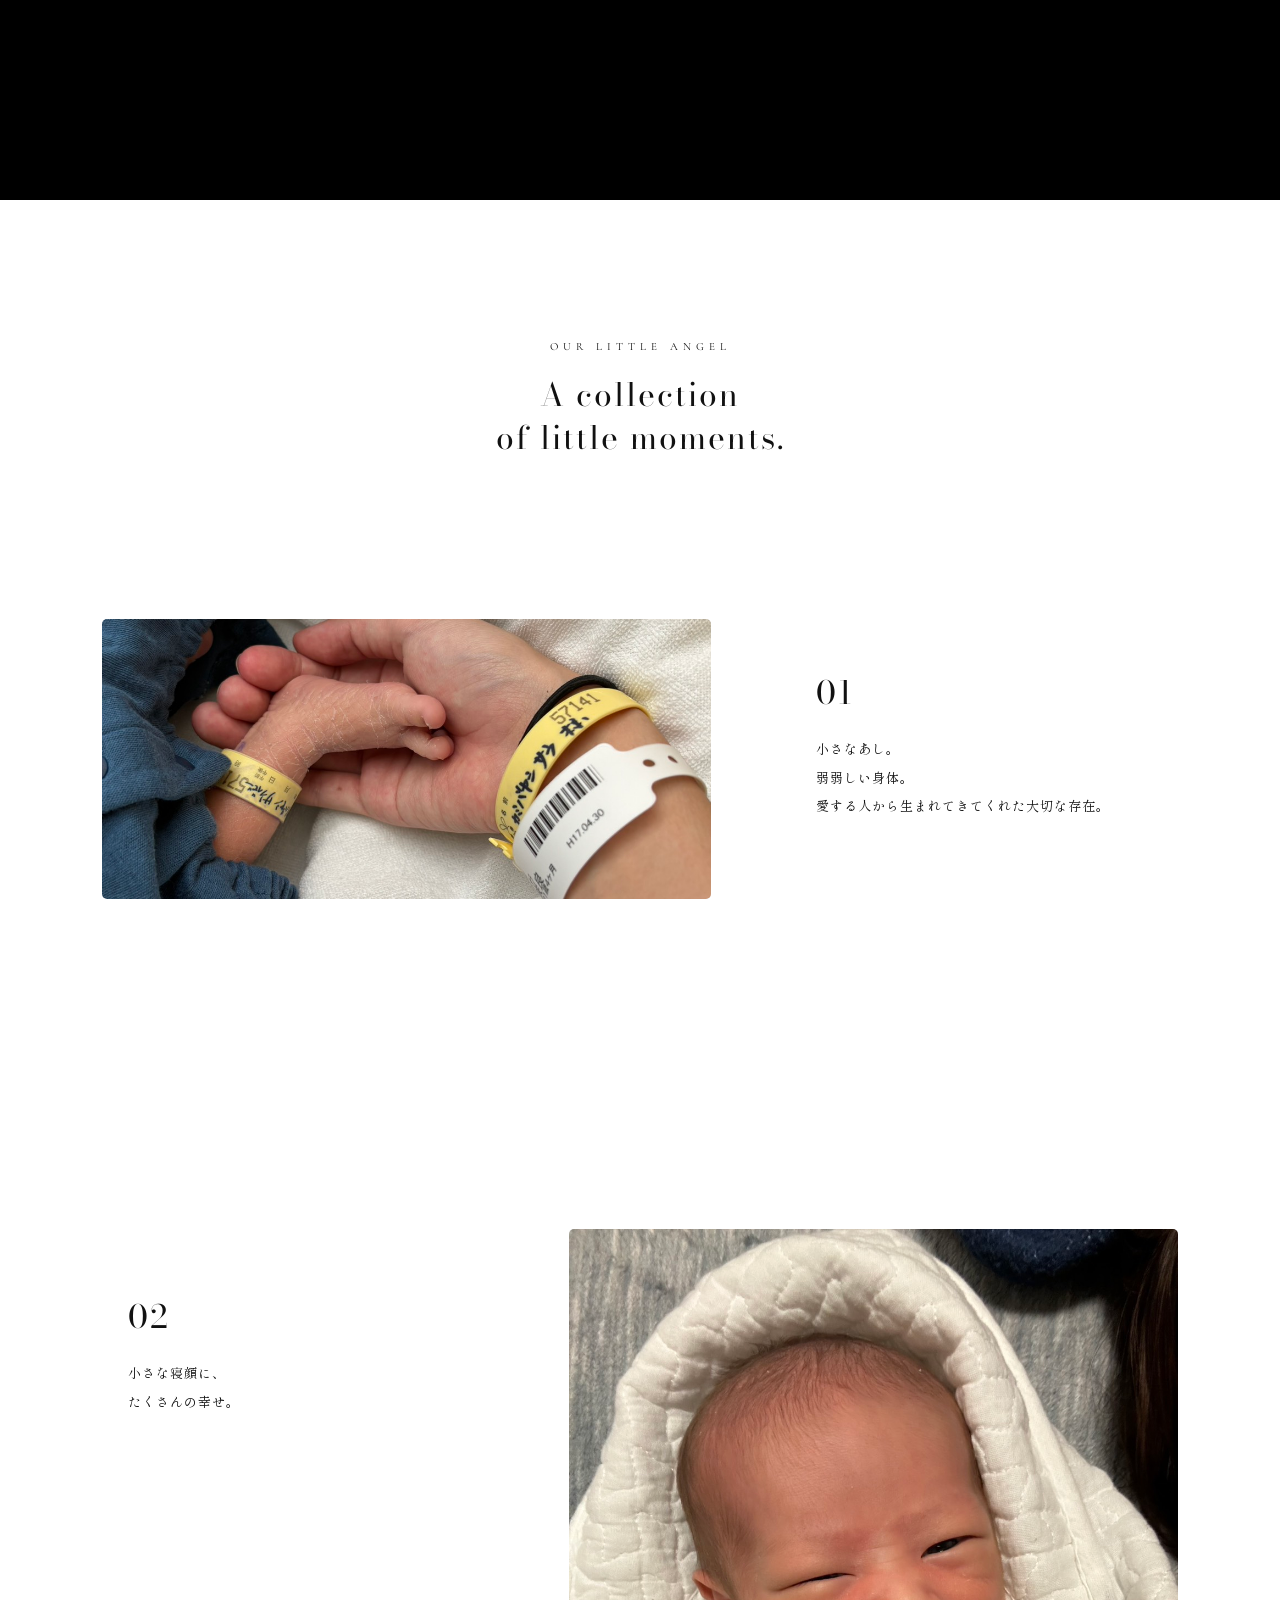
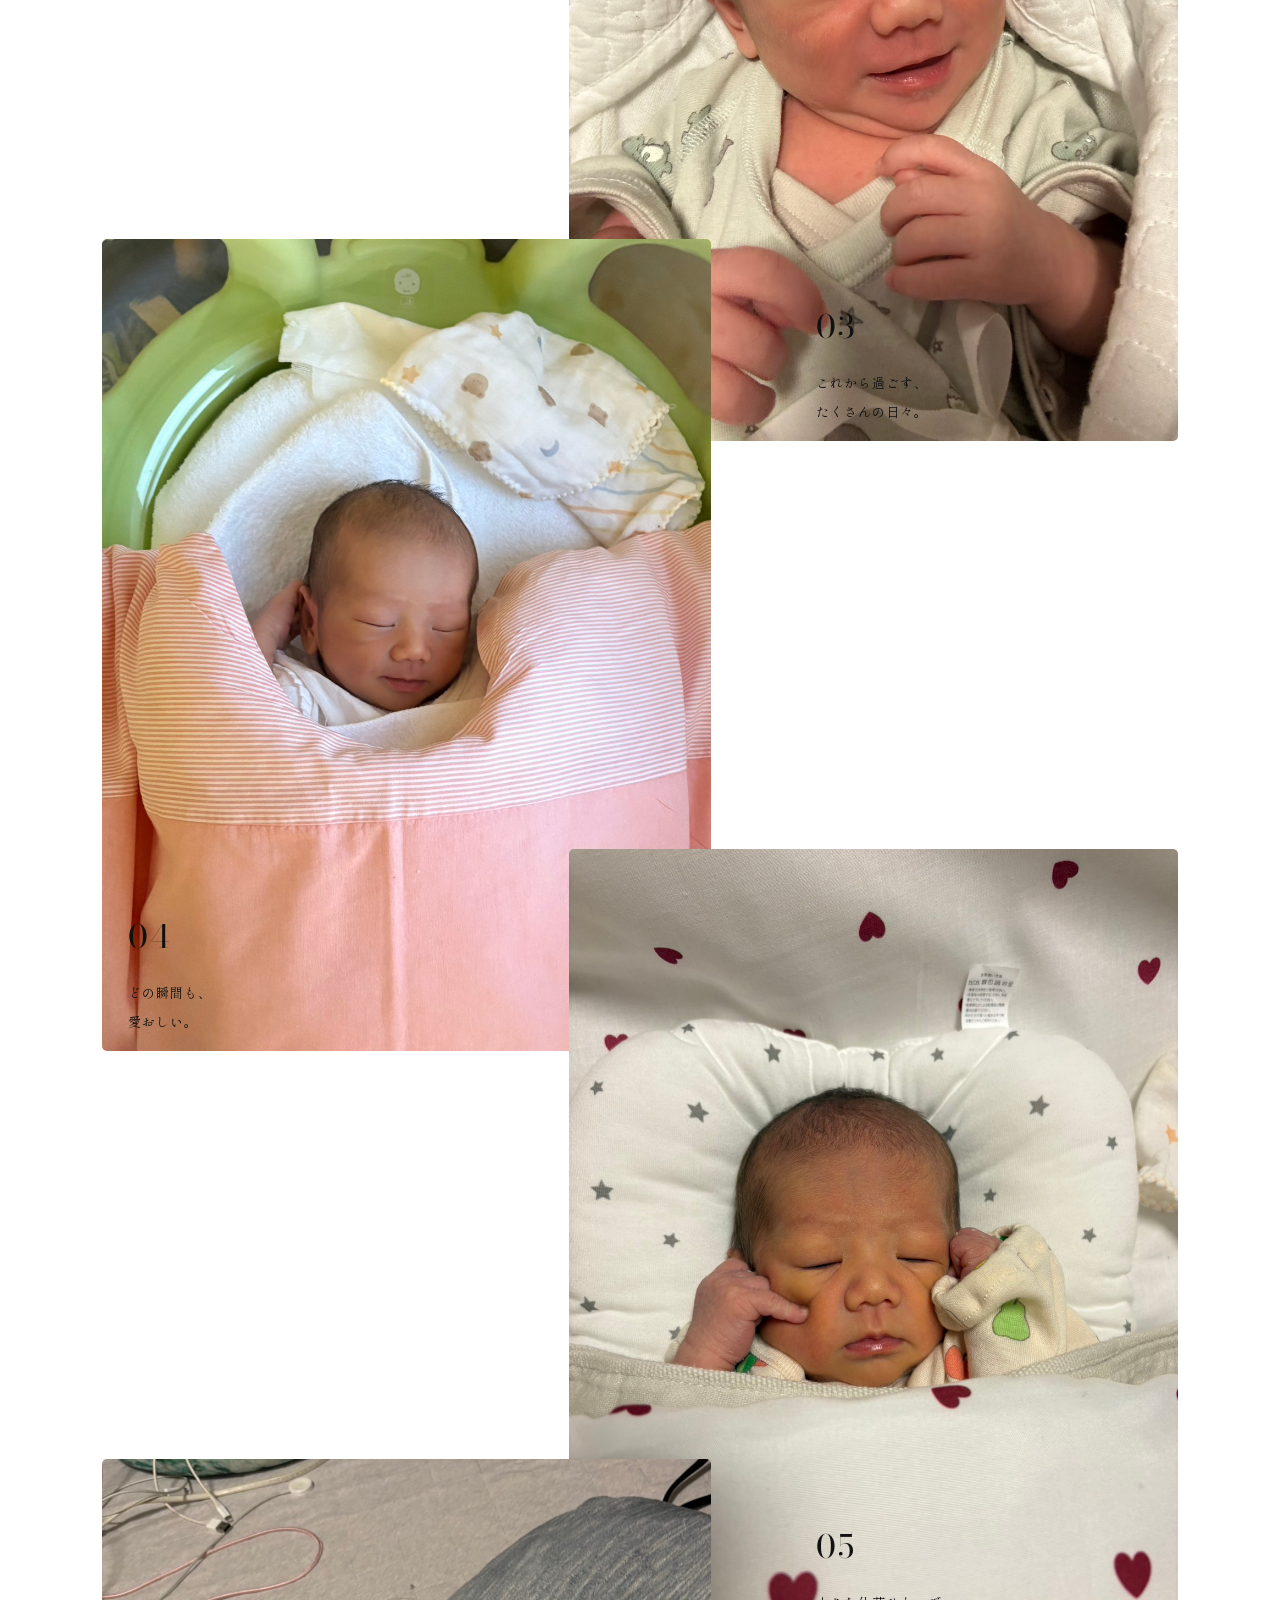
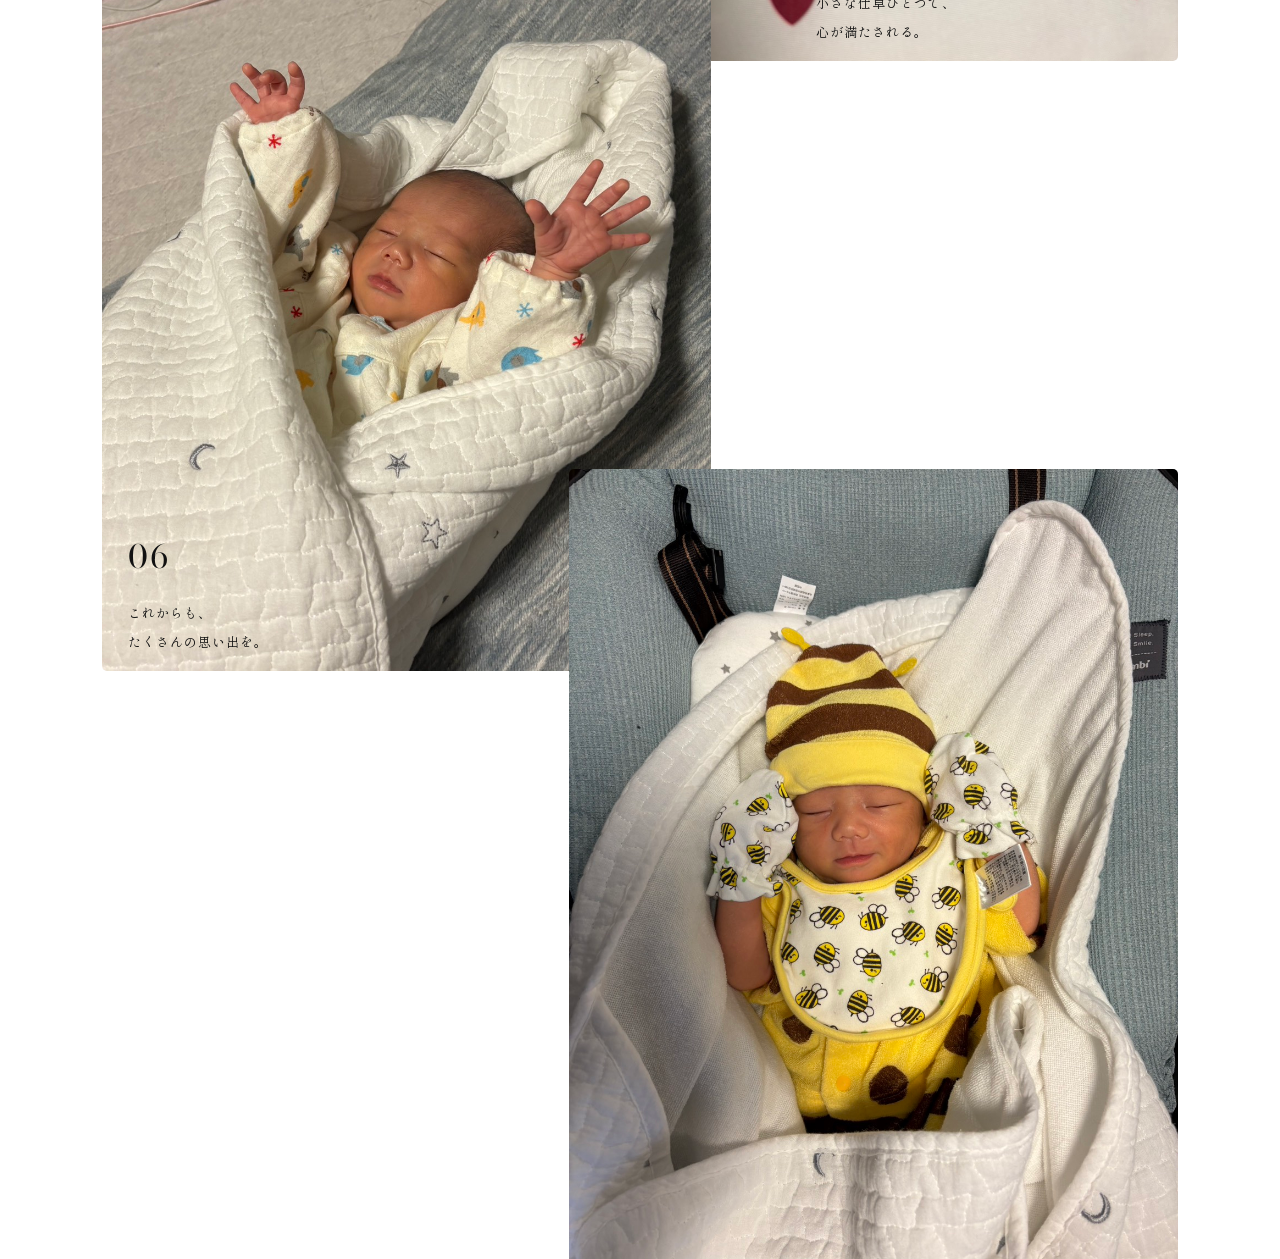
==== commit 7288dad7: "feat : 画像の拡大表示の実装" ====
--- a/birth/birth.html
+++ b/birth/birth.html
@@ -29,6 +29,12 @@
     />
   </head>
   <body>
+    <!-- 拡大表示用 -->
+    <div class="image-modal"id="image-modal">
+      <div class="modal-content" id="modal-content">
+        <img src="" alt="" id="modal" class="modal" />
+      </div>
+    </div>
     <main class="birth">
       <div class="birth-content">
         <div class="and-then">AND THEN...</div>
--- a/birth/birth.css
+++ b/birth/birth.css
@@ -512,6 +512,28 @@
 .story-right .story-text p {
   text-align: left;
 }
-.zoom-img.expansion {
-  transform: scale(2);
-}
+#modal {
+  width: 100%;
+  height: 100%;
+}
+.image-modal {
+  position: fixed;
+  inset: 0;
+  justify-content: center;
+  align-items: center;
+  background: rgba(0, 0, 0, 0.8);
+  display: none;
+  z-index: 1000;
+}
+.image-modal.show {
+  display: flex;
+}
+.modal-content {
+  display: flex;
+  justify-content: center;
+  align-items: center;
+  width: 350px;
+  height: 480px;
+  z-index: 1001;
+  background-color: #000;
+}
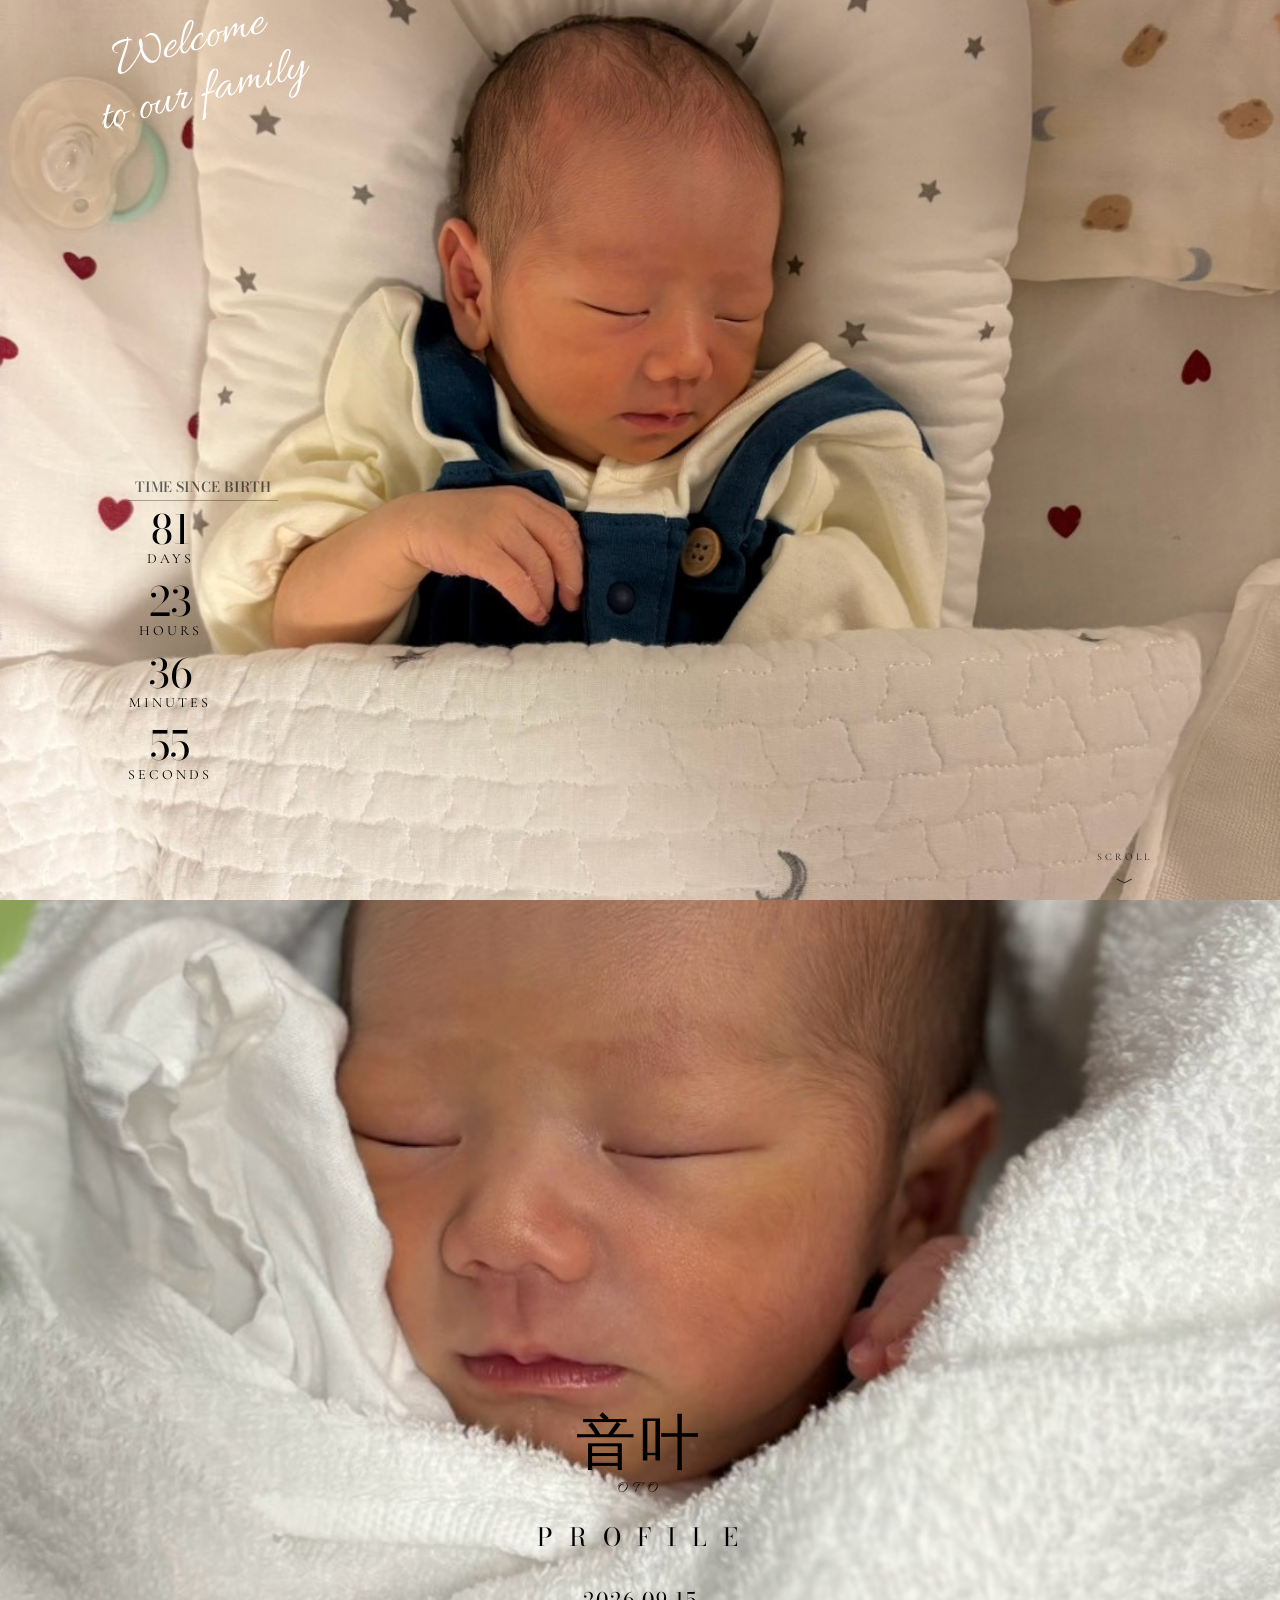
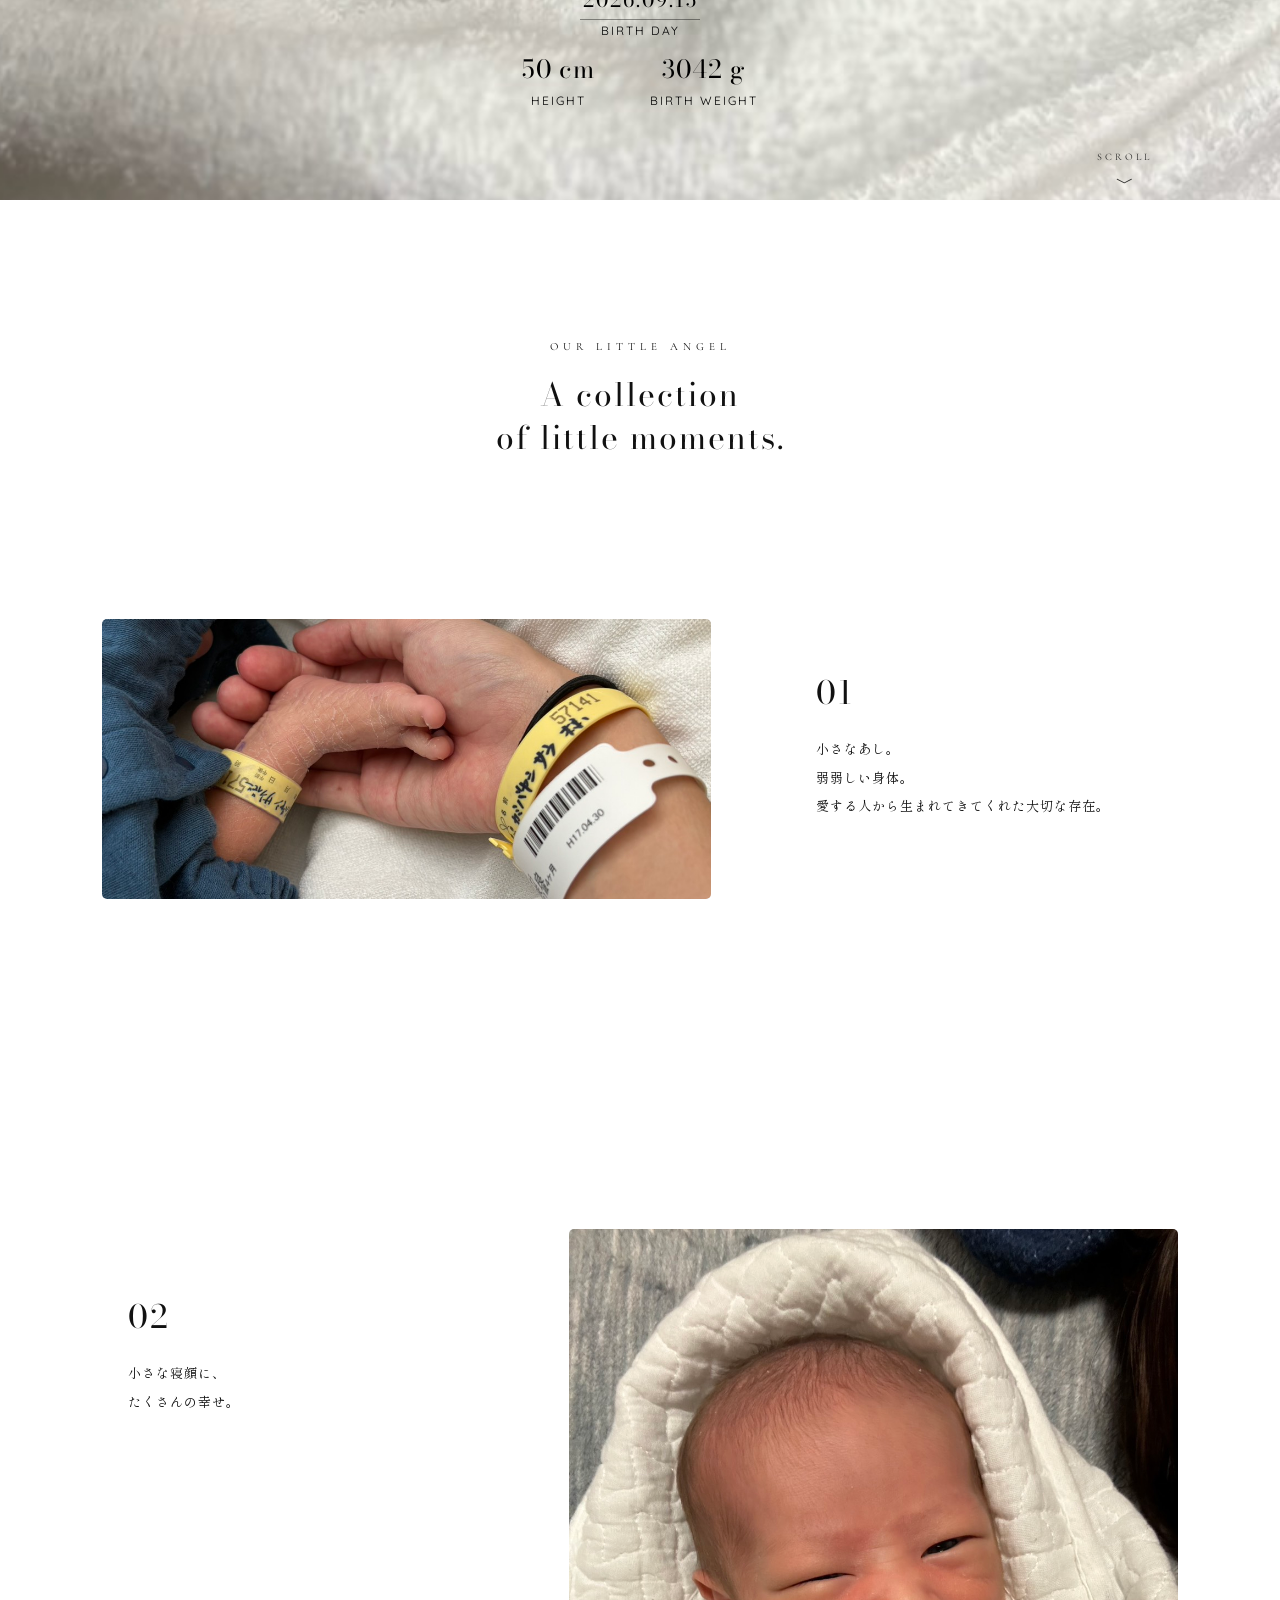
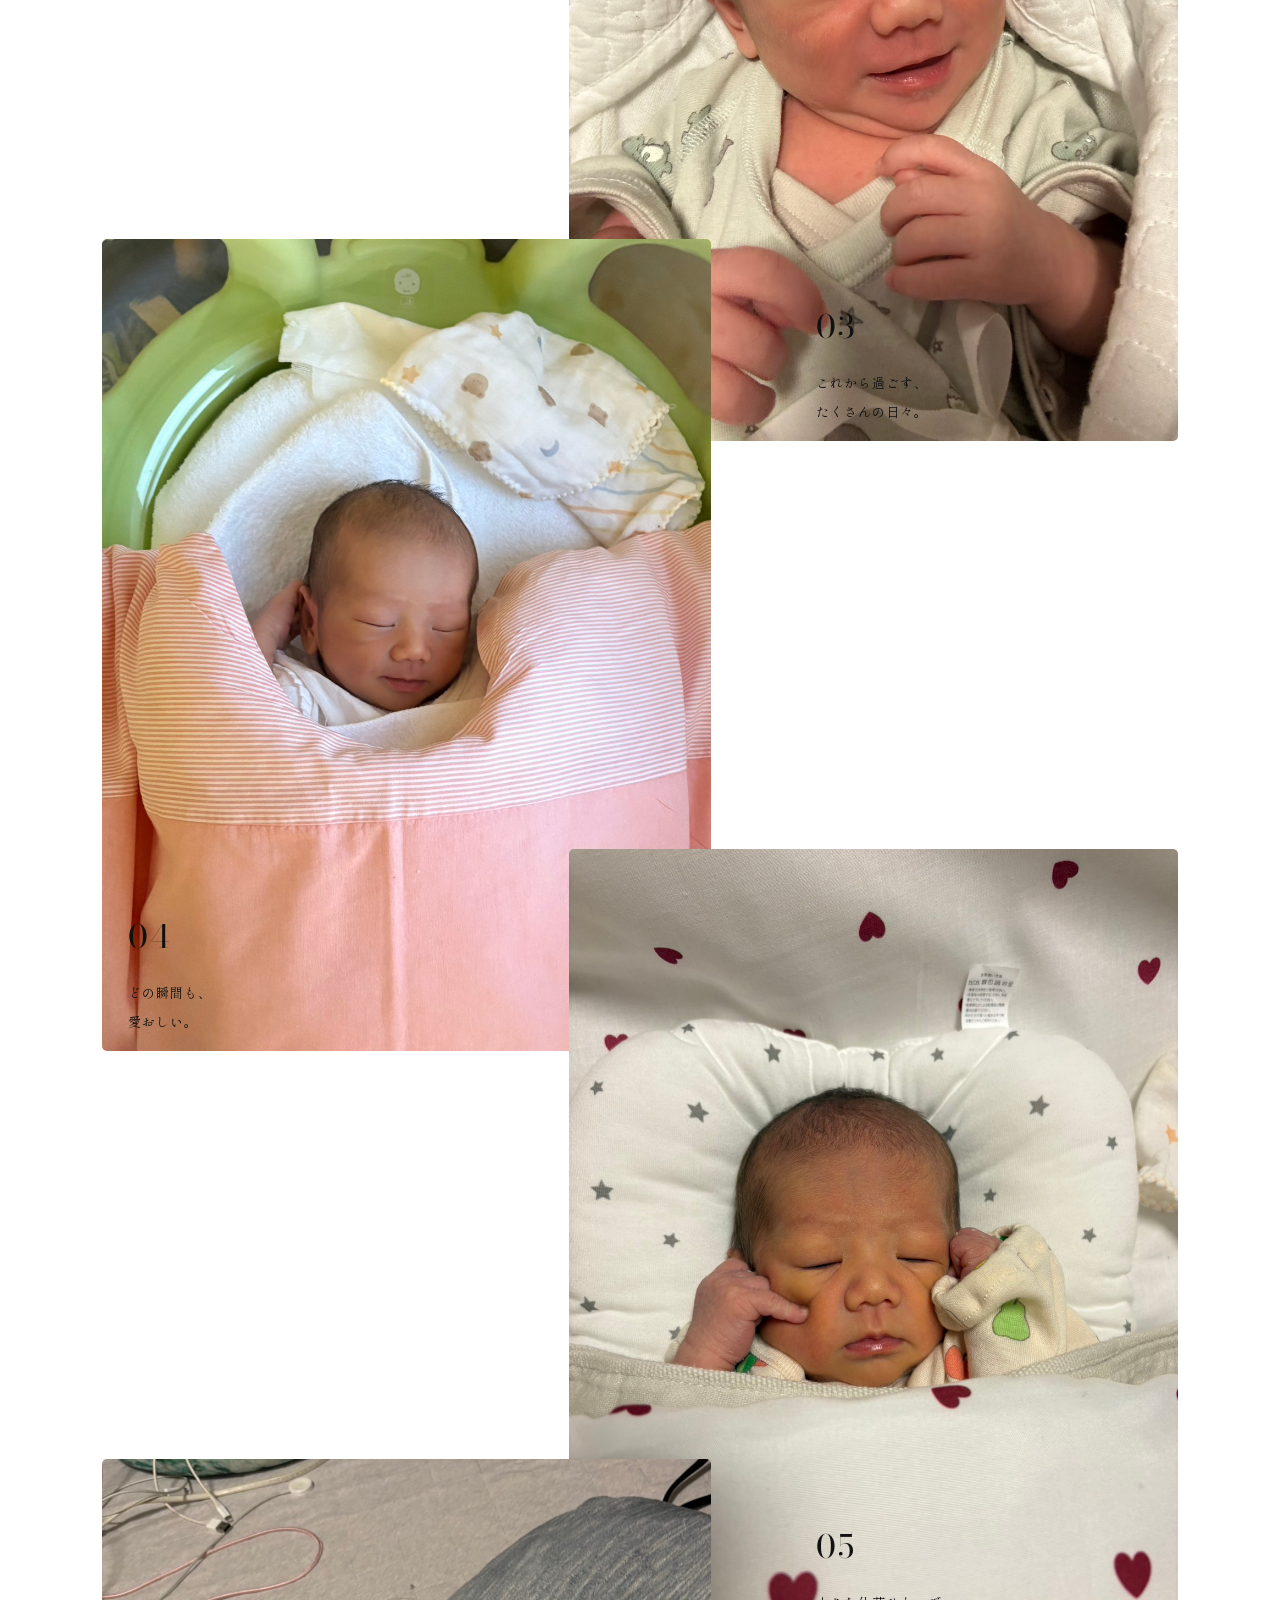
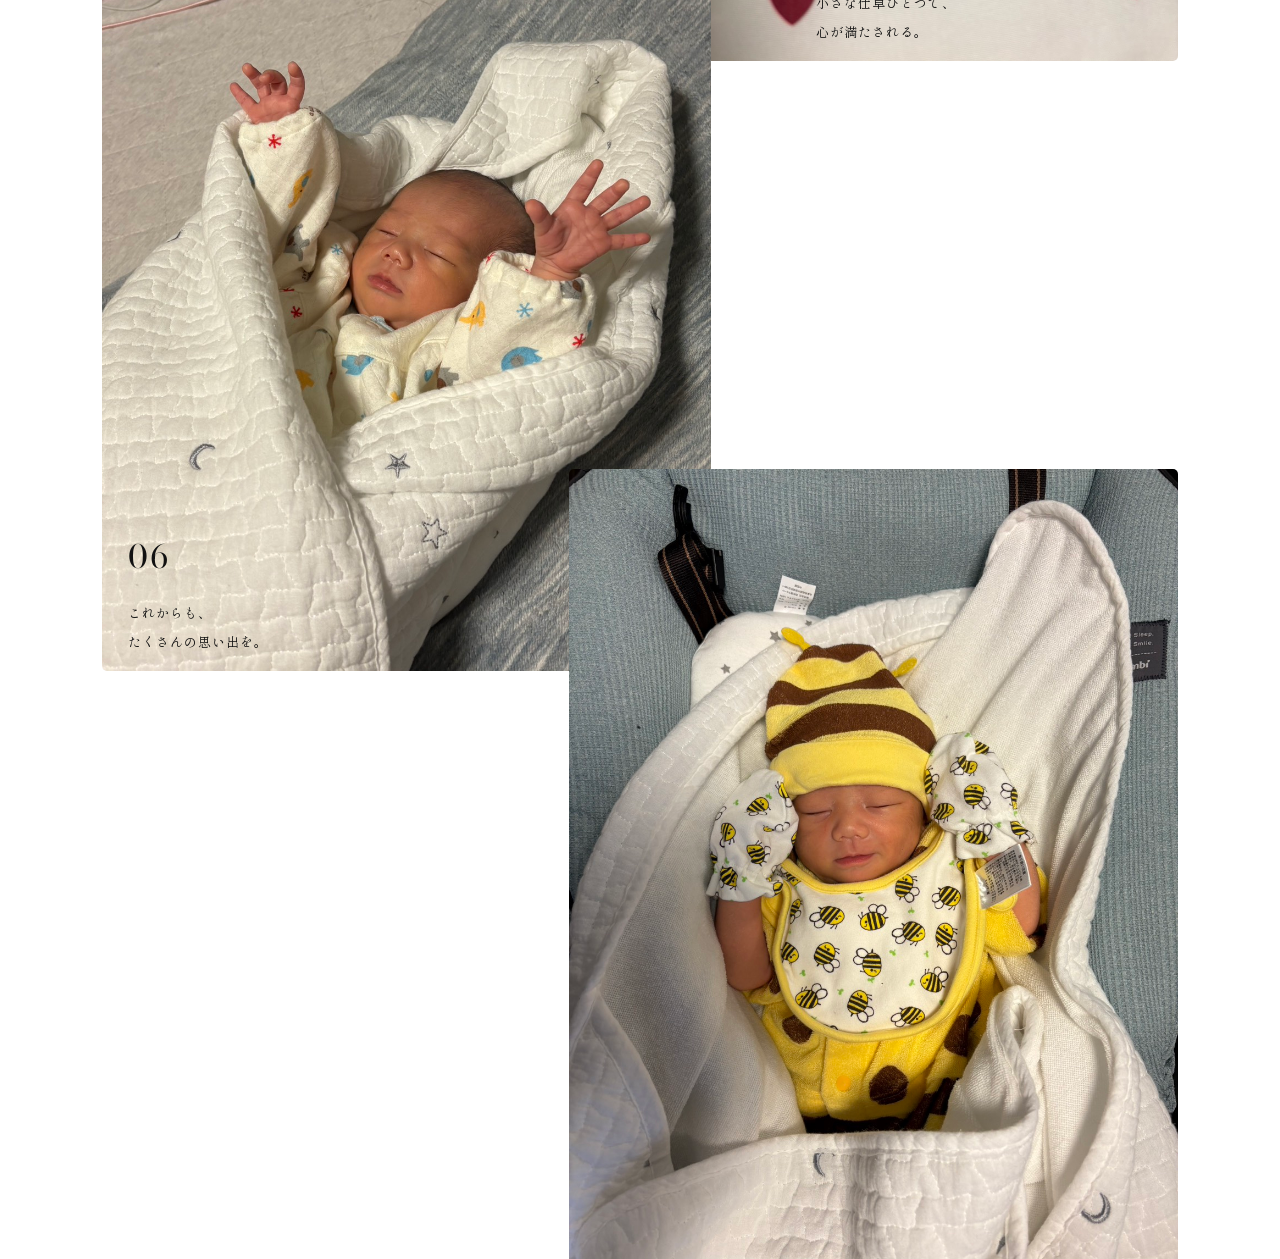
==== commit dea1e70c: "feat : tabキーでの移動操作の追加 / focus()でフォーカスの制御　追加" ====
--- a/birth/birth.html
+++ b/birth/birth.html
@@ -30,14 +30,14 @@
   </head>
   <body>
     <!-- 拡大表示用 -->
-    <div class="image-modal"id="image-modal">
+    <div class="image-modal" id="image-modal" tabindex="-1">
       <div class="modal-content" id="modal-content">
         <img src="" alt="" id="modal" class="modal" />
       </div>
     </div>
     <main class="birth">
       <div class="birth-content">
-        <div class="and-then">AND THEN...</div>
+        <div class="and-then">AND THEN...</div> 
 
         <div class="counter">
           <div class="time">00 : 00 : 00</div>
@@ -130,6 +130,7 @@
               src="../images/音叶くん3.jpg"
               class="zoom-img"
               alt="音叶くんの写真"
+              tabindex="0"
             />
           </div>
           <div class="story-text">
@@ -145,6 +146,7 @@
               src="../images/音叶くん4.jpg"
               class="zoom-img"
               alt="音叶くんの写真"
+              tabindex="0"
             />
           </div>
           <div class="story-text">
@@ -158,6 +160,7 @@
               src="../images/音叶くん5.jpg"
               class="zoom-img"
               alt="音叶くんの写真"
+              tabindex="0"
             />
           </div>
           <div class="story-text">
@@ -171,6 +174,7 @@
               src="../images/音叶くん6.jpg"
               class="zoom-img"
               alt="音叶くんの写真"
+              tabindex="0"
             />
           </div>
           <div class="story-text">
@@ -184,6 +188,7 @@
               src="../images/音叶くん7.jpg"
               class="zoom-img"
               alt="音叶くんの写真"
+              tabindex="0"
             />
           </div>
           <div class="story-text">
@@ -197,6 +202,7 @@
               src="../images/音叶くん8.jpg"
               class="zoom-img"
               alt="音叶くんの写真"
+              tabindex="0"
             />
           </div>
           <div class="story-text">
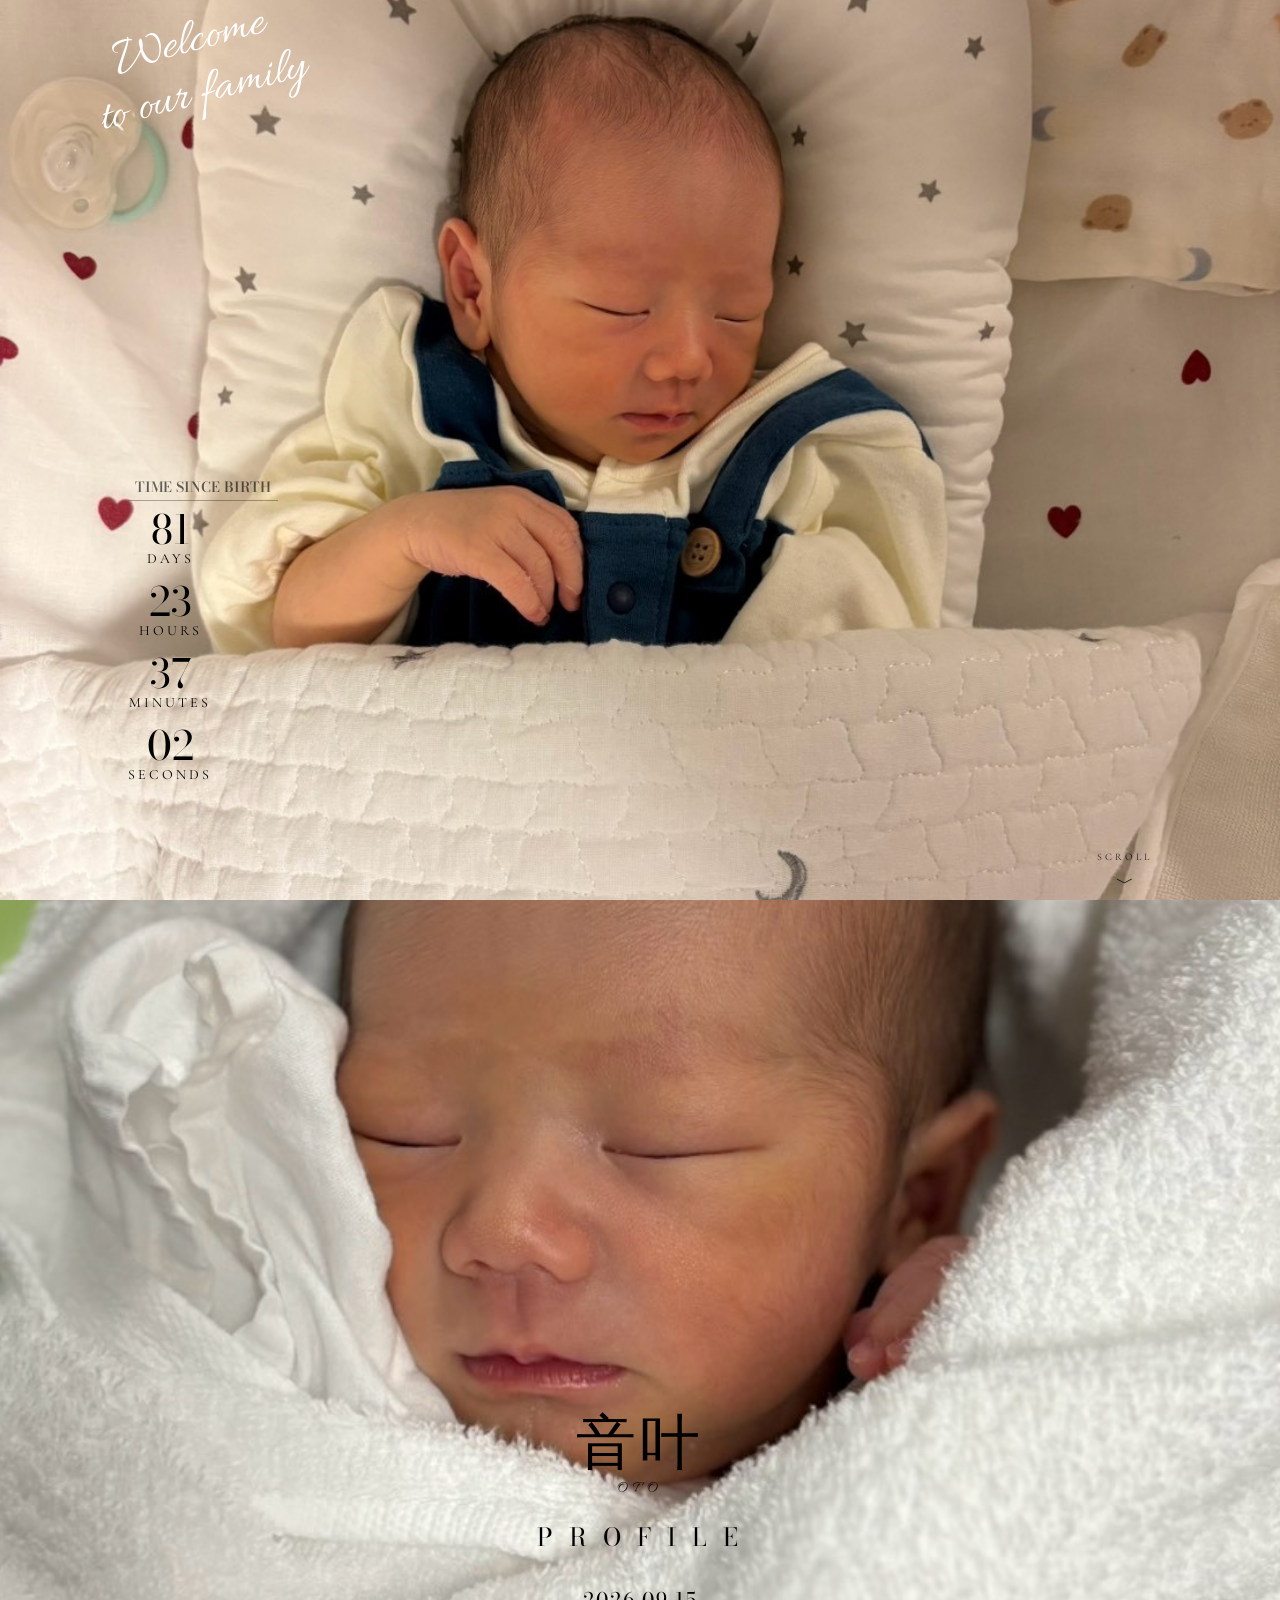
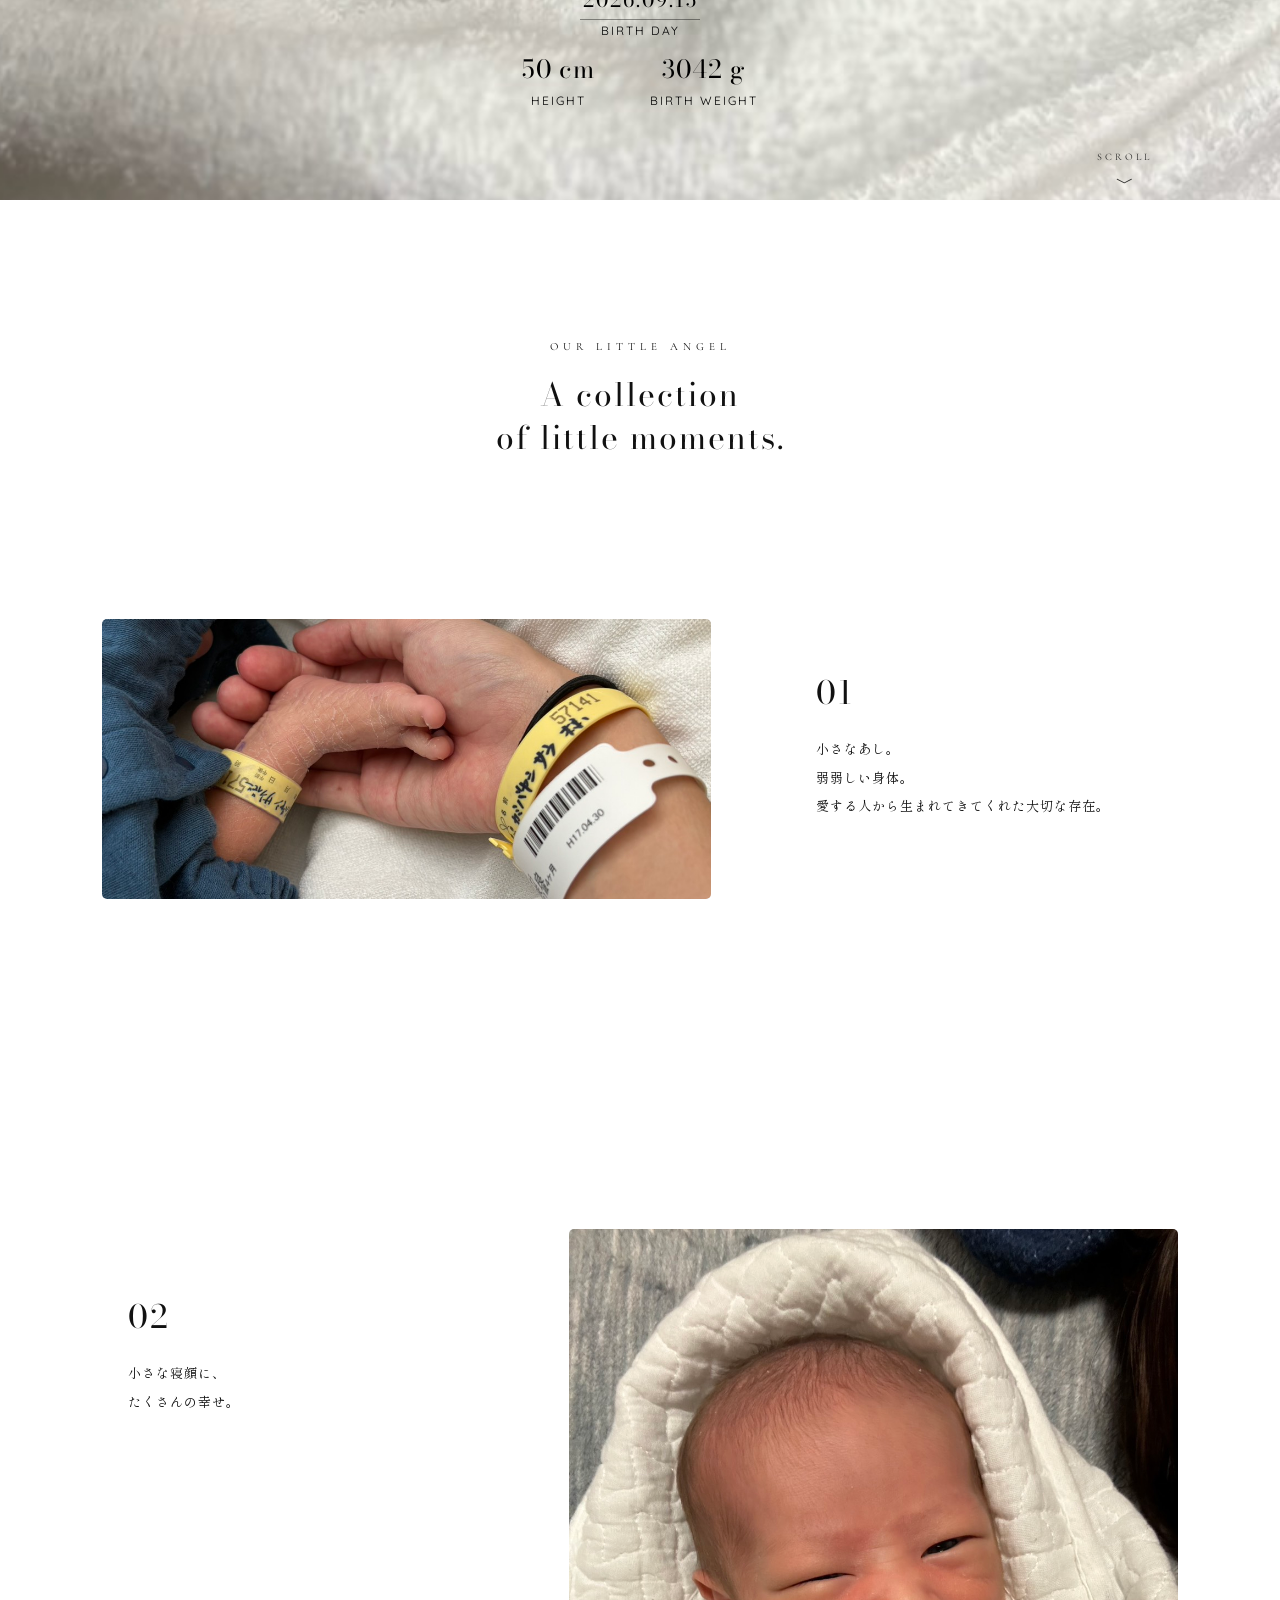
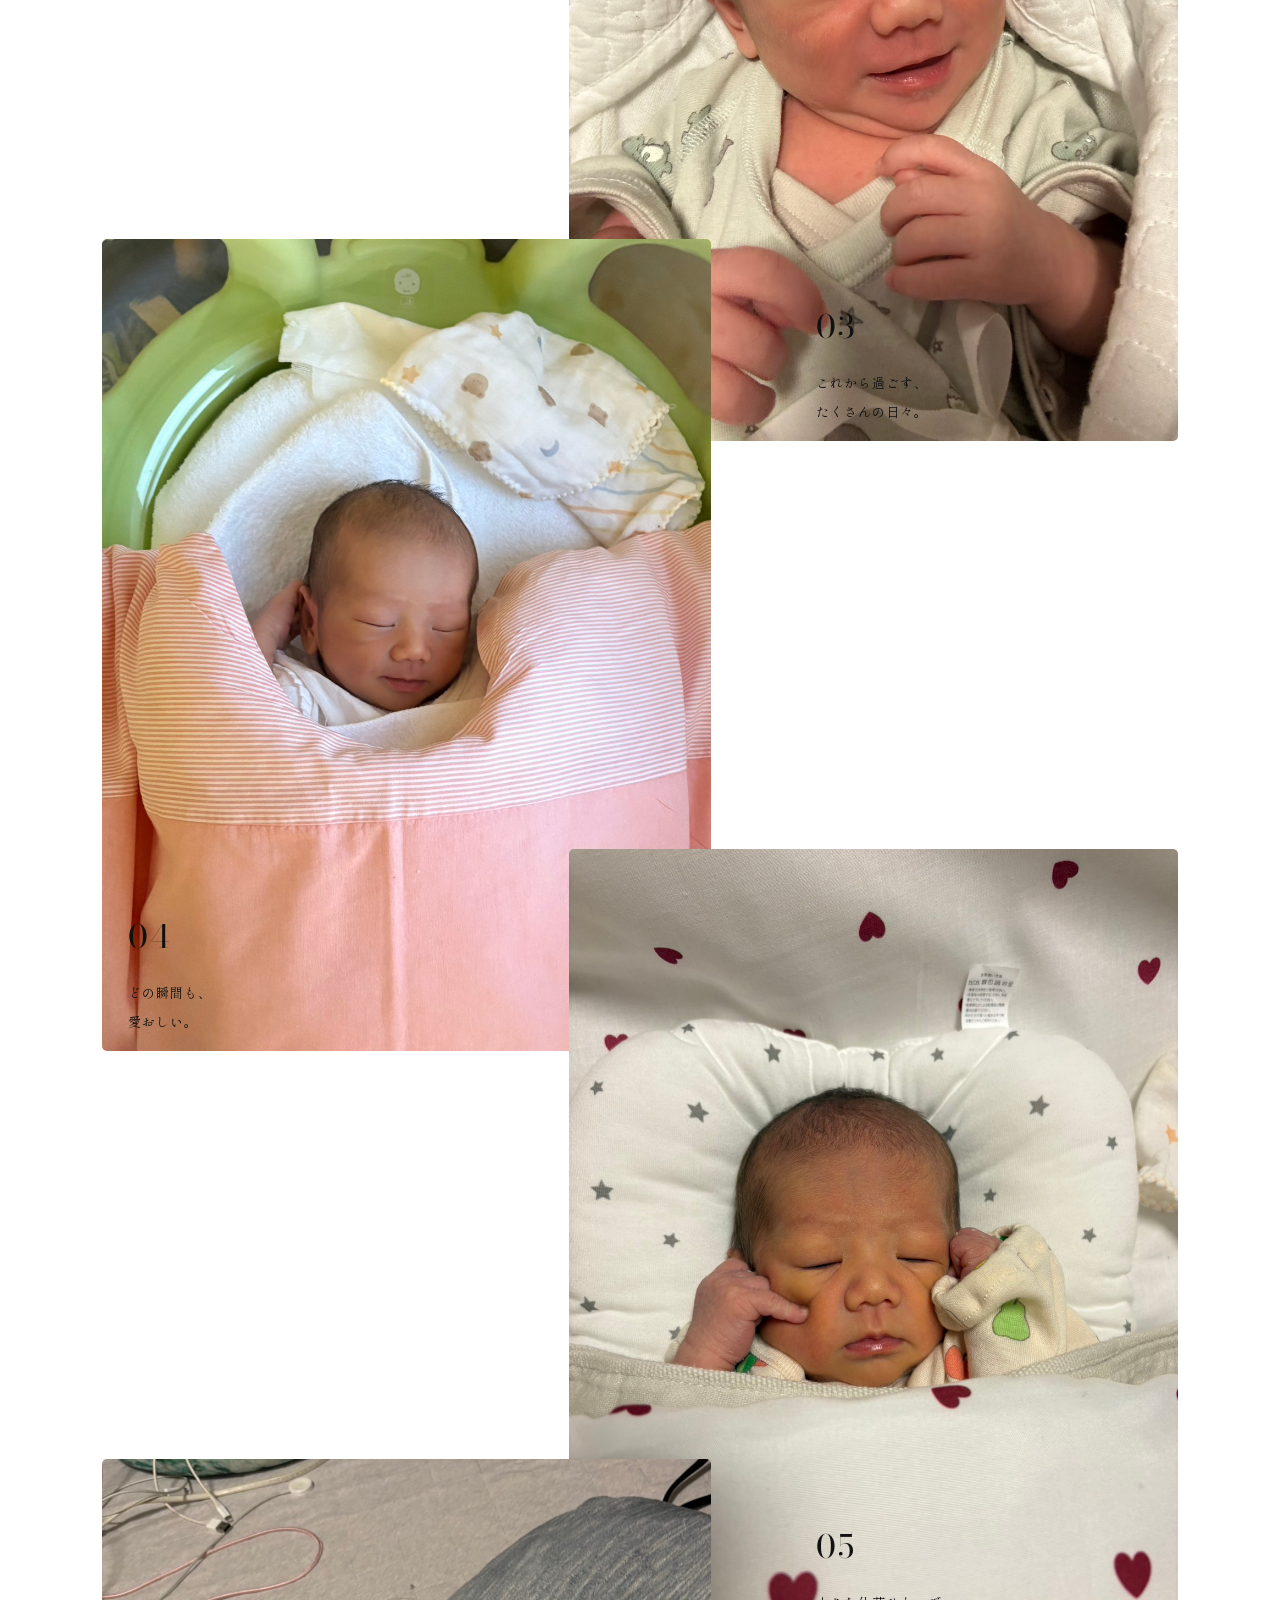
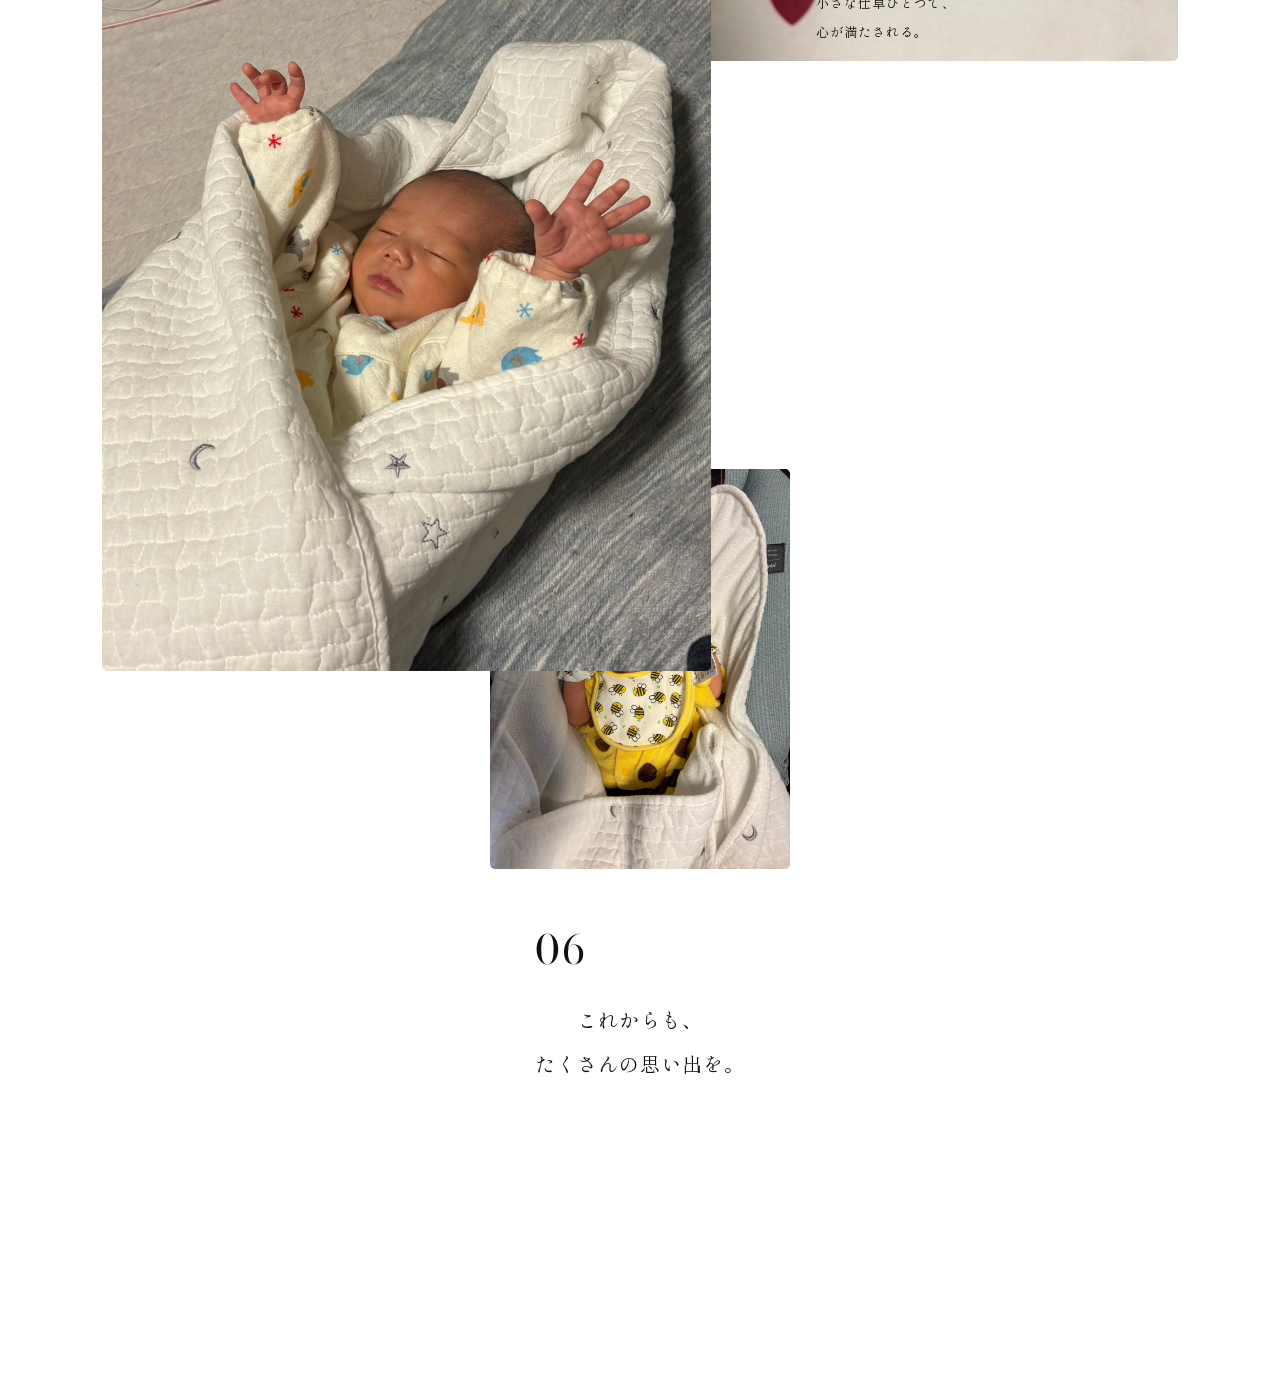
==== commit 34b28877: "fix : 最後の画像の配置を修正" ====
--- a/birth/birth.html
+++ b/birth/birth.html
@@ -37,7 +37,7 @@
     </div>
     <main class="birth">
       <div class="birth-content">
-        <div class="and-then">AND THEN...</div> 
+        <div class="and-then">AND THEN...</div>
 
         <div class="counter">
           <div class="time">00 : 00 : 00</div>
@@ -196,8 +196,8 @@
             <p>小さな仕草ひとつで、<br />心が満たされる。</p>
           </div>
         </article>
-        <article class="story-item story-right">
-          <div class="story-photo">
+        <article class="last-item">
+          <div class="last-photo">
             <img
               src="../images/音叶くん8.jpg"
               class="zoom-img"
@@ -205,8 +205,8 @@
               tabindex="0"
             />
           </div>
-          <div class="story-text">
-            <span class="story-number">06</span>
+          <div class="last-text">
+            <span class="last-number">06</span>
             <p>これからも、<br />たくさんの思い出を。</p>
           </div>
         </article>
--- a/birth/birth.css
+++ b/birth/birth.css
@@ -512,6 +512,39 @@
 .story-right .story-text p {
   text-align: left;
 }
+.last-item {
+  display: flex;
+  flex-direction: column;
+  justify-content: center;
+  align-items: center;
+  margin-bottom: 180px;
+}
+.last-photo {
+  width: 300px;
+  height: 400px;
+}
+.last-photo img {
+  width: 100%;
+  height: 100%;
+  border-radius: 5px;
+}
+.last-number {
+  display: block;
+  margin-bottom: 18px;
+  font-family: "Bodoni Moda", serif;
+  font-size: 40px;
+  letter-spacing: 2px;
+  transform: translateY(50px);
+}
+.last-text p {
+  margin: 0;
+  font-family: "Shippori Mincho", serif;
+  font-size: 20px;
+  line-height: 2.2;
+  letter-spacing: 1px;
+  text-align: center;
+  transform: translateY(50px);
+}
 #modal {
   width: 100%;
   height: 100%;
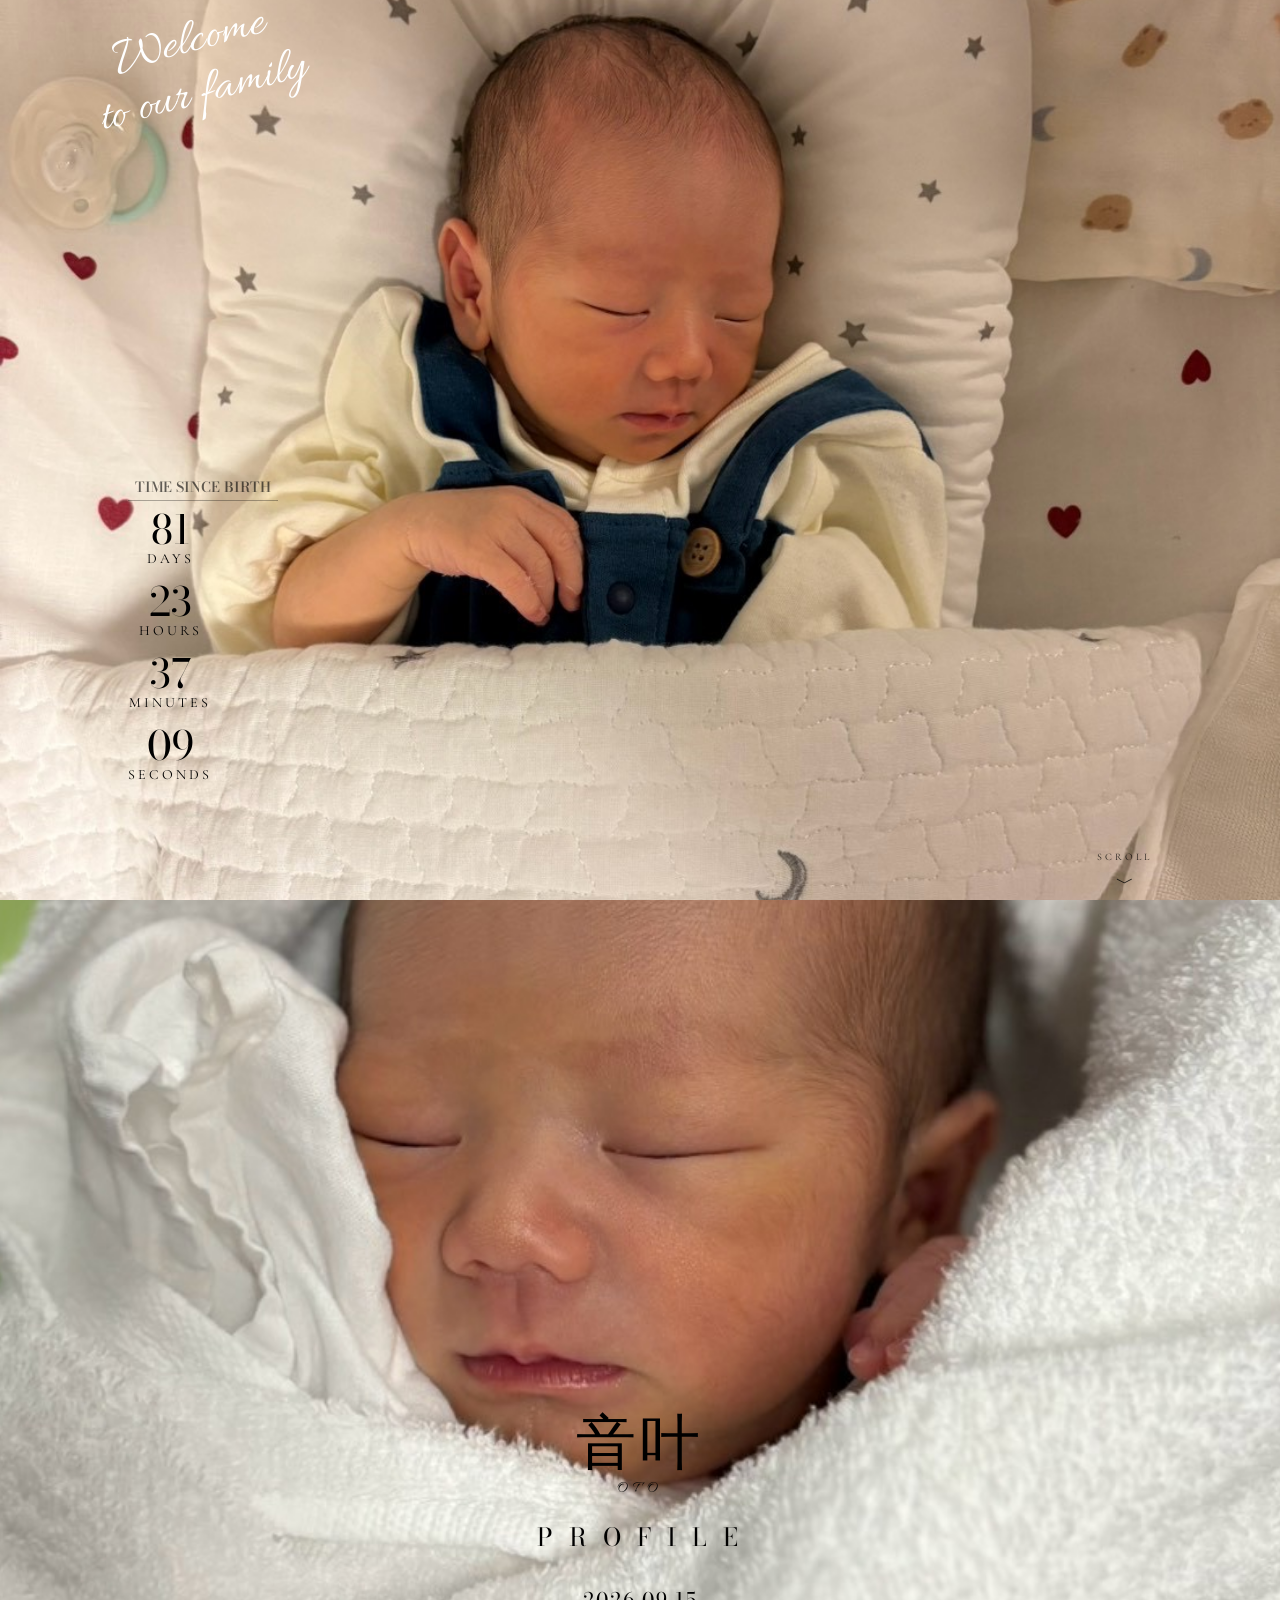
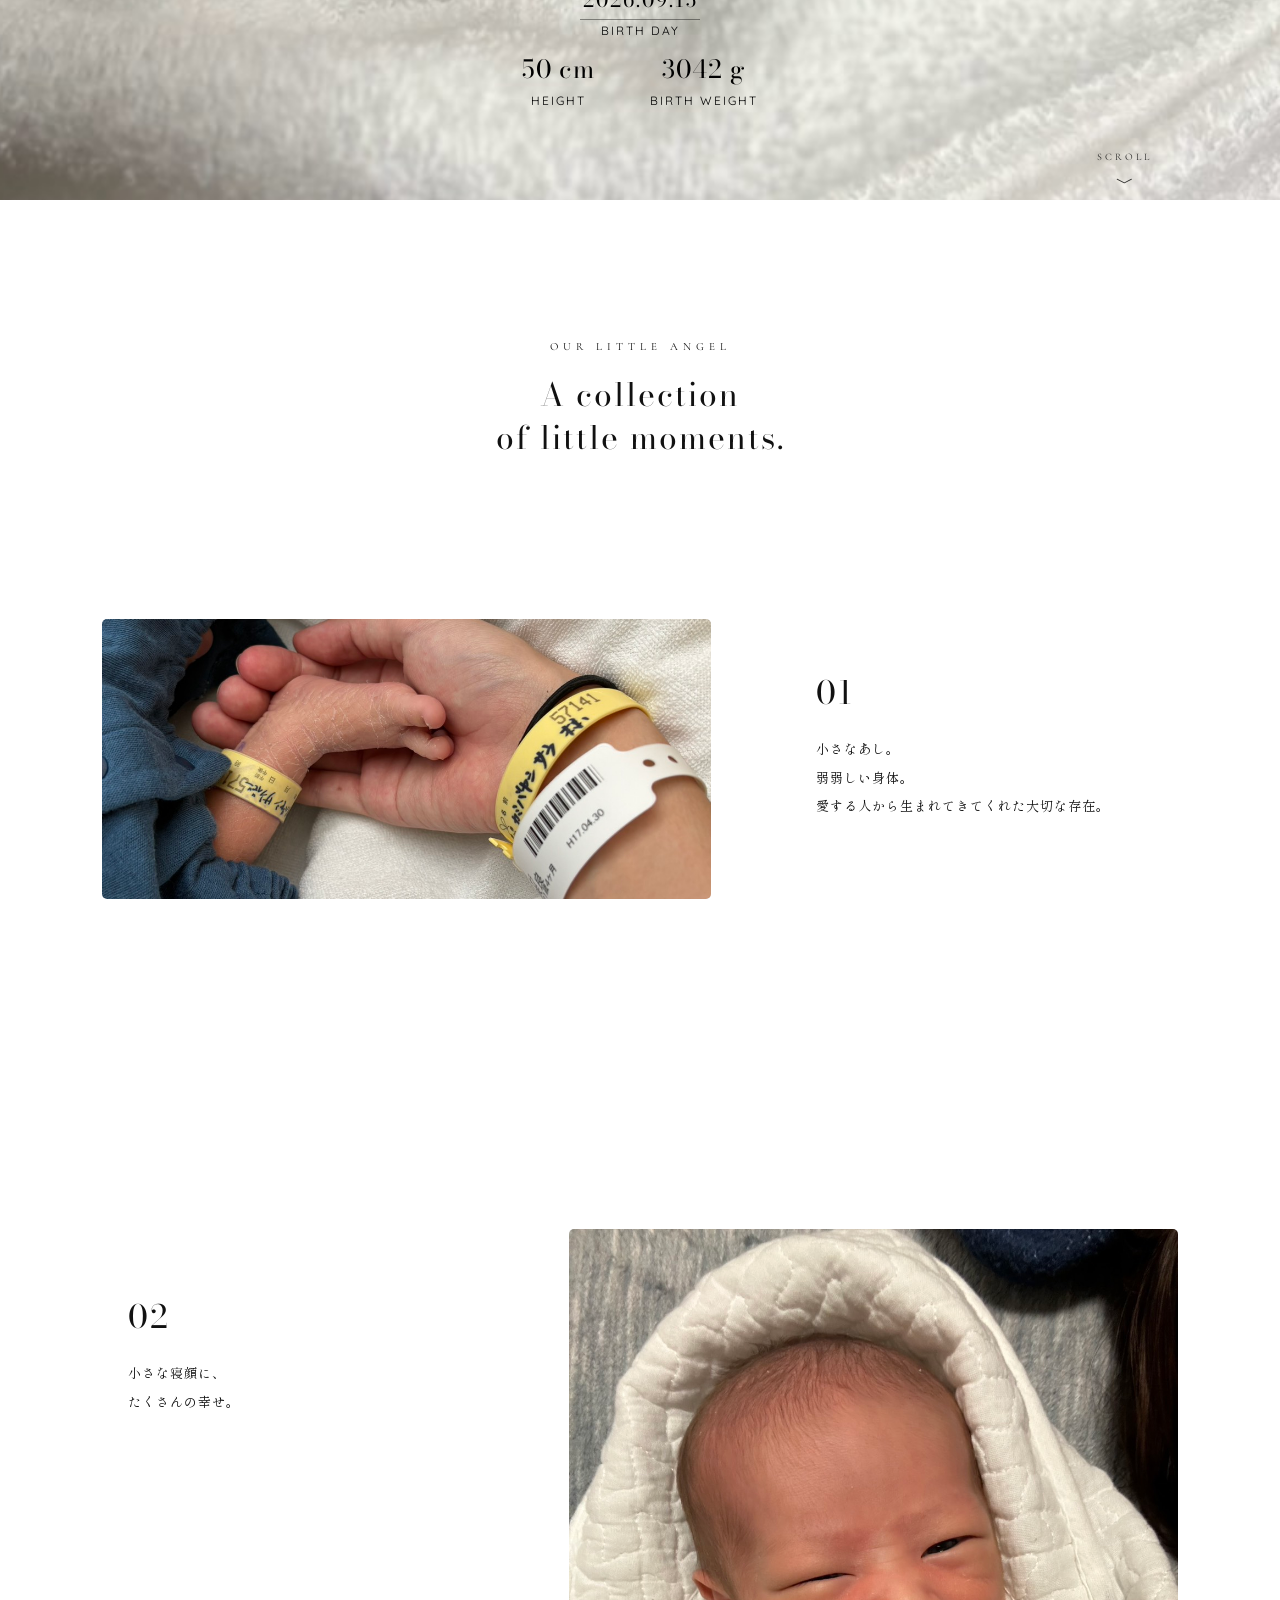
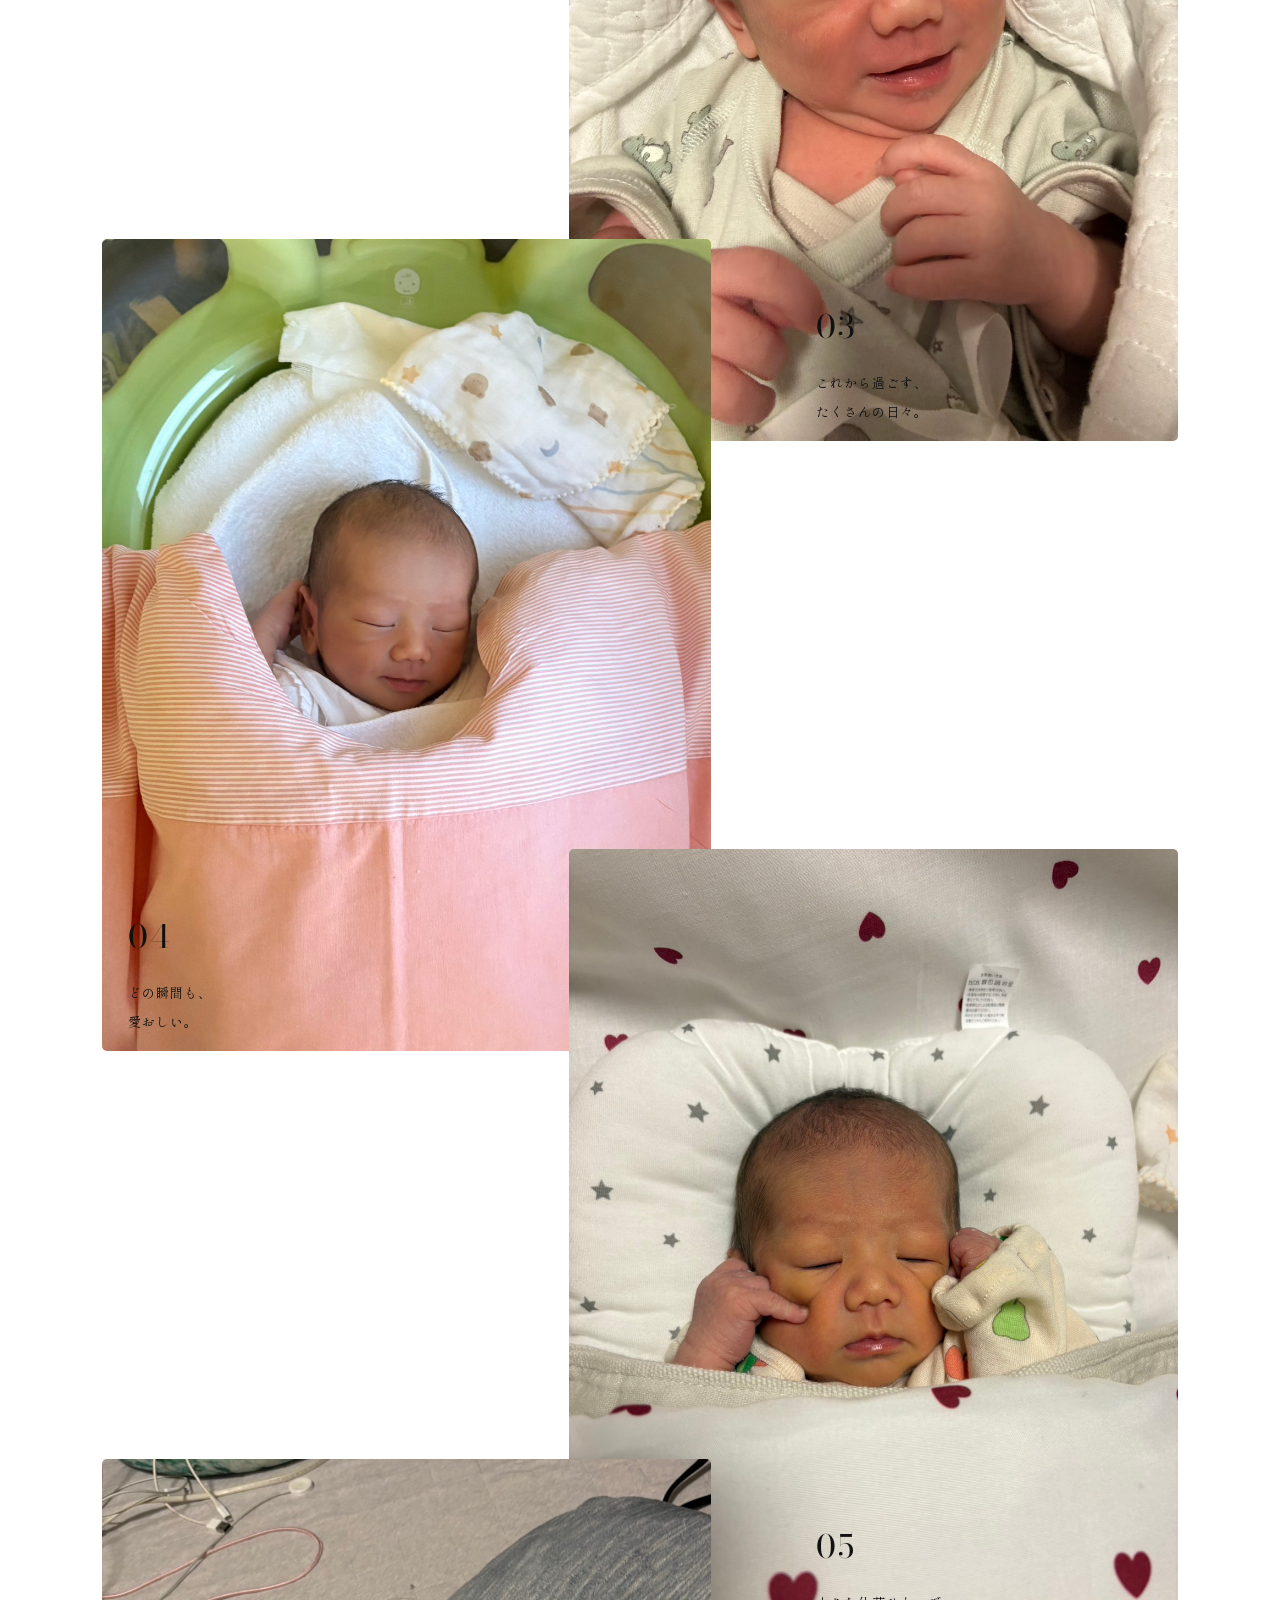
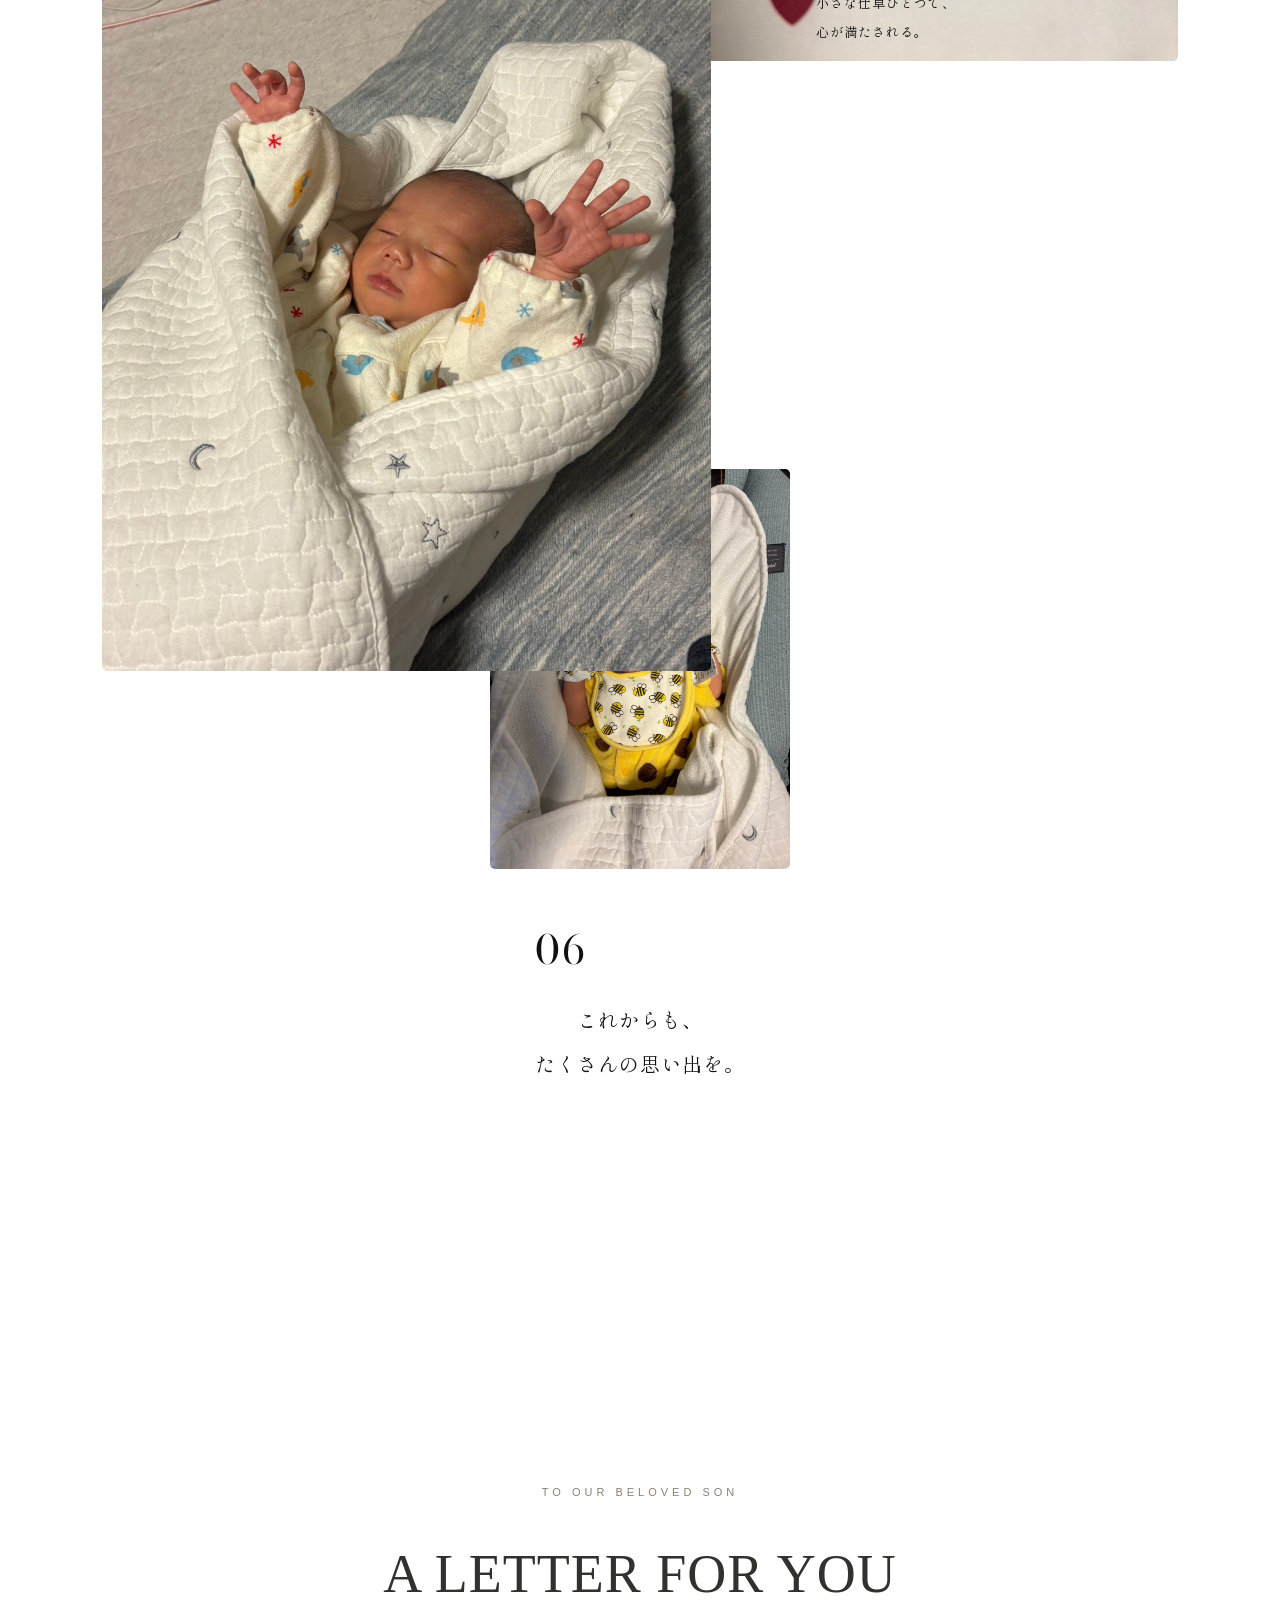
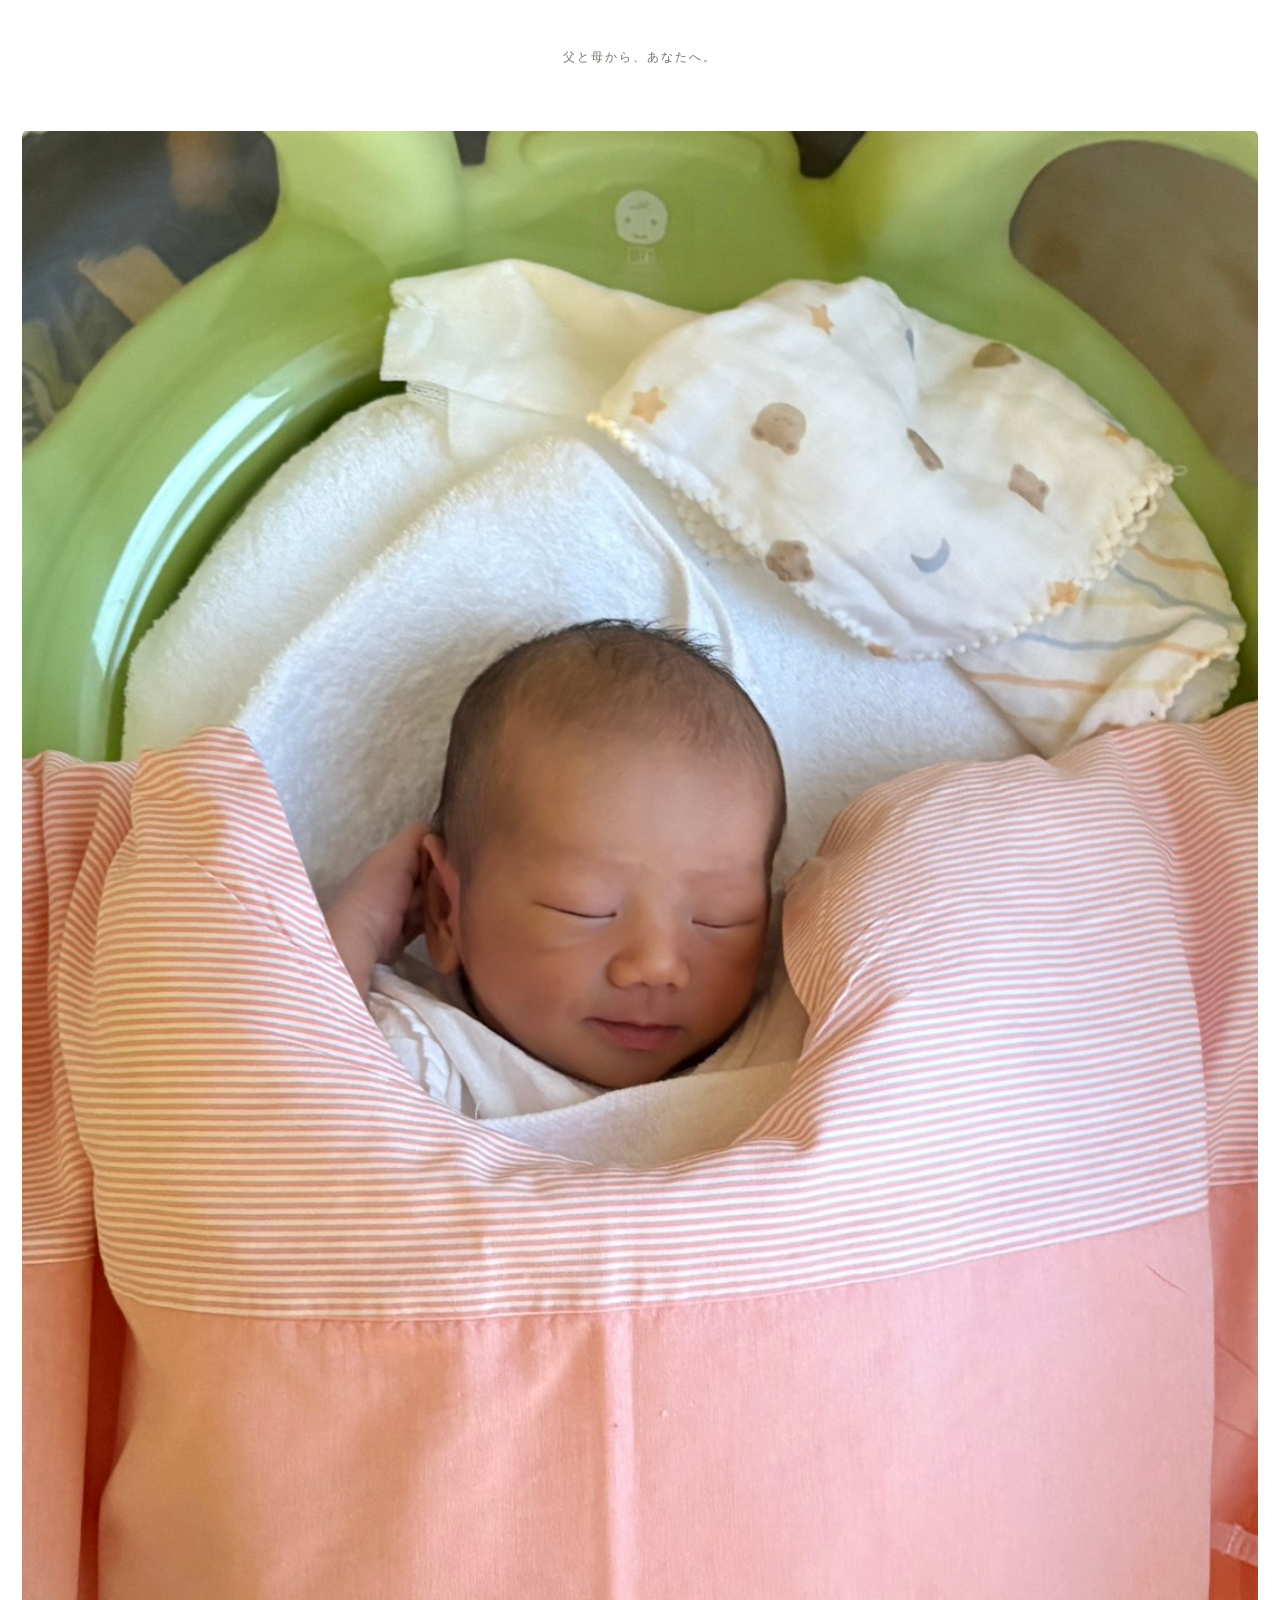
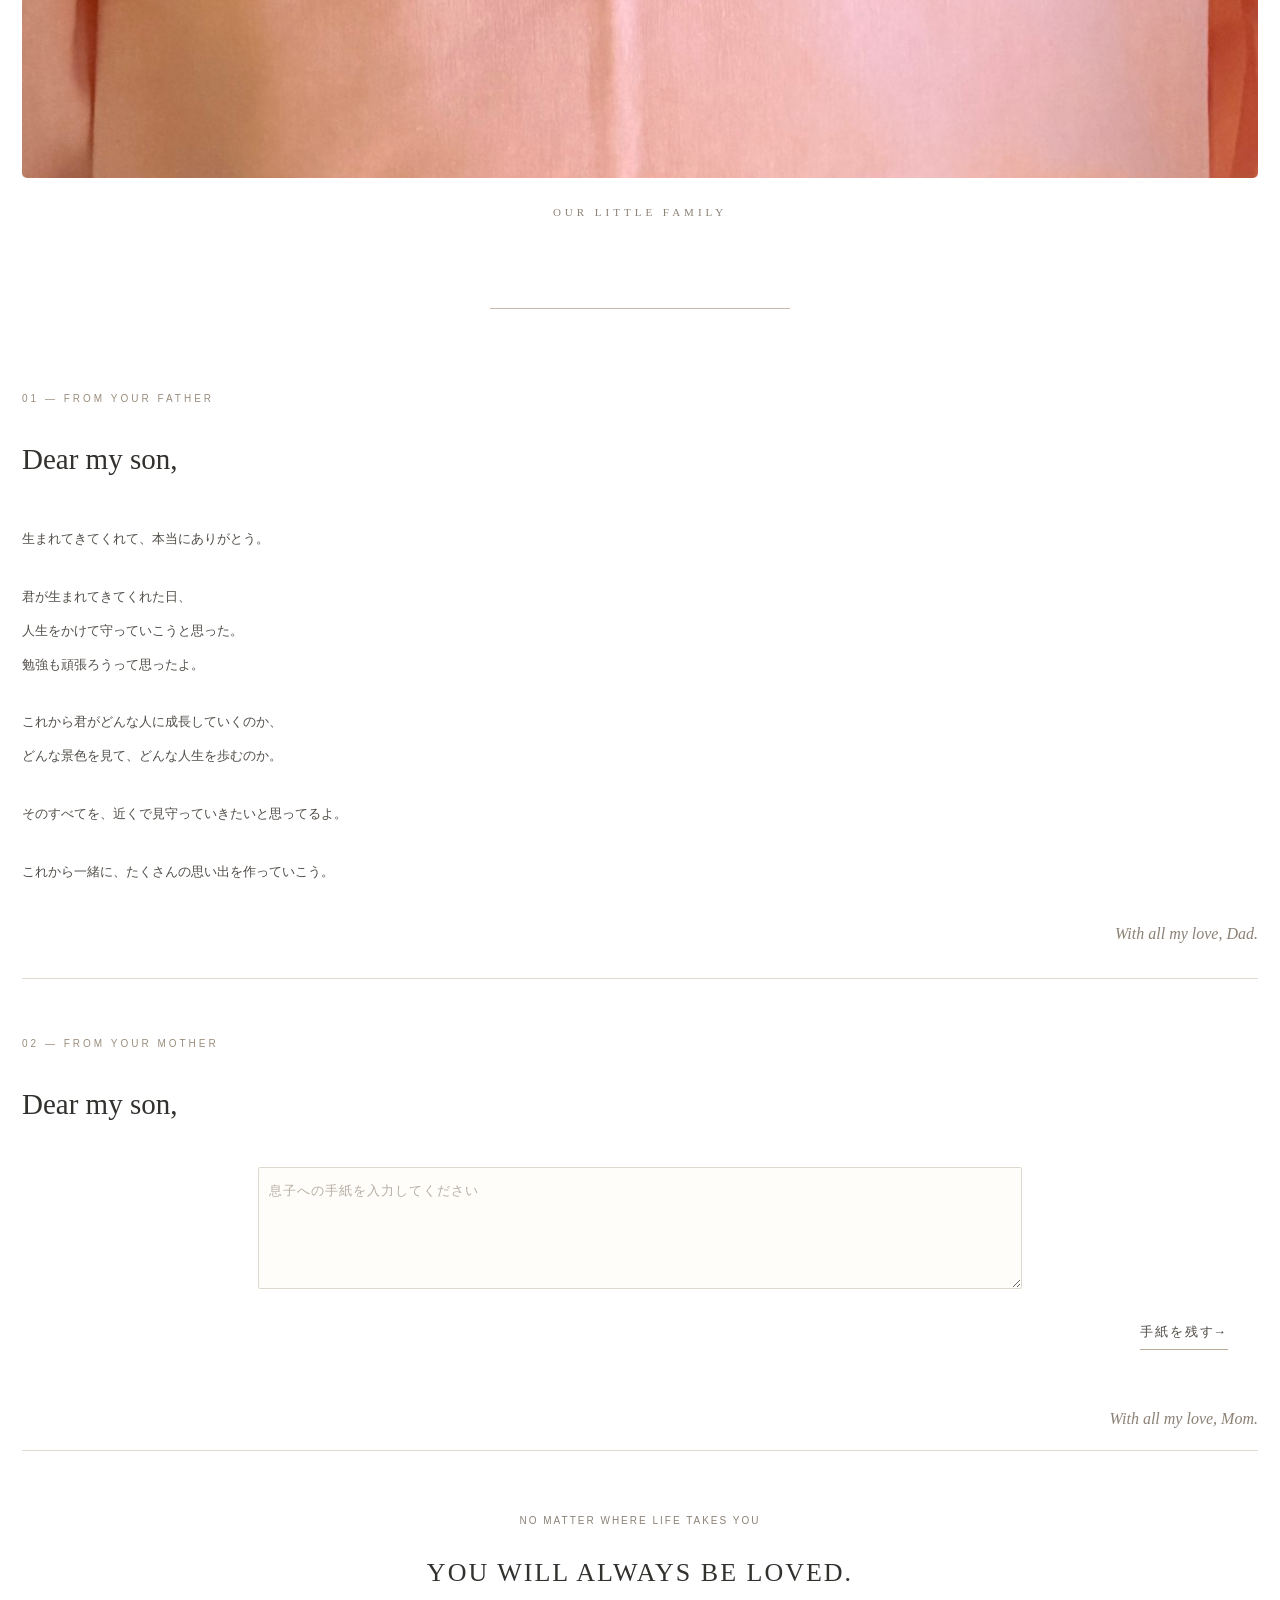
==== commit 9ab91a6f: "feat:手紙section完成" ====
--- a/birth/birth.html
+++ b/birth/birth.html
@@ -211,6 +211,88 @@
           </div>
         </article>
       </section>
+      <main class="letter-page">
+        <!-- ヘッダー -->
+        <header class="letter-header">
+          <p class="eyebrow">TO OUR BELOVED SON</p>
+          <h1>A LETTER FOR YOU</h1>
+          <p class="subtitle">父と母から、あなたへ。</p>
+        </header>
+        <!-- 家族写真 -->
+        <section class="family-section">
+          <div class="family-photo">
+            <img src="../images/家族.jpg" alt="父と母と息子の家族写真" />
+          </div>
+          <p class="photo-caption">OUR LITTLE FAMILY</p>
+        </section>
+        <hr class="letter-divider" />
+        <!-- 父親からの手紙 -->
+        <section class="message-section father-section">
+          <p class="section-label">01 — FROM YOUR FATHER</p>
+          <h2>Dear my son,</h2>
+          <div class="message-content">
+            <p>生まれてきてくれて、本当にありがとう。</p>
+            <p>
+              君が生まれてきてくれた日、<br />
+              人生をかけて守っていこうと思った。<br />
+              勉強も頑張ろうって思ったよ。
+            </p>
+            <p>
+              これから君がどんな人に成長していくのか、<br />
+              どんな景色を見て、どんな人生を歩むのか。
+            </p>
+            <p>そのすべてを、近くで見守っていきたいと思ってるよ。</p>
+            <p>これから一緒に、たくさんの思い出を作っていこう。</p>
+            <p class="signature">With all my love, Dad.</p>
+          </div>
+        </section>
+        <!-- 母親からの手紙 -->
+        <section class="message-section mother-section">
+          <p class="section-label">02 — FROM YOUR MOTHER</p>
+          <h2>Dear my son,</h2>
+          <div class="mother-message">
+            <!-- 編集確認メッセージ -->
+            <div class="edit-modal" id="edit-modal">
+              <div class="edit-modal-content">
+                <p>手紙を編集しますか？</p>
+                <p class="edit-modal-description">この手紙を編集できます</p>
+                <div class="edit-modal-buttons">
+                  <button type="button" id="cancel-edit-btn">キャンセル</button>
+                  <button type="button" id="confirm-edit-btn">編集する</button>
+                </div>
+              </div>
+            </div>
+            <textarea
+              class="mother-input"
+              id="mother-input"
+              placeholder="息子への手紙を入力してください"
+              type="text"
+            ></textarea>
+            <div class="mother-message-display" id="mother-message">
+              <p class="message-content mom-content" id="mother-content"></p>
+              <p class="signature mom">With all my love, Mom.</p>
+            </div>
+            <!-- 編集方法の案内 -->
+            <div class="edit-hint" id="edit-hint">
+              <span class="edit-hint-icon">✎</span>
+              <span>手紙を長押しして、いつでも編集できます</span>
+            </div>
+            <button
+              class="letter-submit"
+              type="button"
+              tabindex="-1"
+              id="mother-btn"
+            >
+              手紙を残す <span>→</span>
+            </button>
+          </div>
+        </section>
+        <!-- エンディングへの導入 -->
+        <footer class="letter-footer">
+          <p>NO MATTER WHERE LIFE TAKES YOU</p>
+          <p class="footer-message">YOU WILL ALWAYS BE LOVED.</p>
+        </footer>
+      </main>
     </main>
     <script src="birth.js"></script>
   </body>
--- a/birth/birth.css
+++ b/birth/birth.css
@@ -570,3 +570,292 @@
   z-index: 1001;
   background-color: #000;
 }
+.letter-page {
+  color: #33312e;
+  font-family: "Noto Serif JP", serif;
+  line-height: 1.9;
+  width: 100%;
+  padding: 0 22px;
+  box-sizing: border-box;
+}
+
+.letter-header {
+  text-align: center;
+  padding: 75px 0 50px;
+}
+
+.eyebrow {
+  font-family: Arial, sans-serif;
+  font-size: 11px;
+  letter-spacing: 4px;
+  color: #8b8175;
+  margin-bottom: 24px;
+}
+
+.letter-header h1 {
+  font-family: Georgia, serif;
+  font-size: clamp(32px, 8vw, 54px);
+  font-weight: 400;
+  letter-spacing: 1px;
+  line-height: 1.3;
+}
+
+.subtitle {
+  margin-top: 20px;
+  font-size: 12px;
+  letter-spacing: 2px;
+  color: #77716a;
+}
+
+.family-section {
+  text-align: center;
+  margin-bottom: 85px;
+}
+
+.family-photo {
+  width: 100%;
+  margin: 0 auto;
+  overflow: hidden;
+}
+
+.family-photo img {
+  display: block;
+  width: 100%;
+  height: auto;
+  object-fit: cover;
+  border-radius: 5px;
+}
+
+.photo-caption {
+  margin-top: 24px;
+  font-family: Georgia, serif;
+  font-size: 11px;
+  letter-spacing: 4px;
+  color: #8b8175;
+}
+
+.message-section {
+  width: 100%;
+  margin: 0 auto;
+}
+
+.section-label {
+  font-family: Arial, sans-serif;
+  font-size: 10px;
+  letter-spacing: 3px;
+  color: #9b8d7d;
+  margin-bottom: 20px;
+}
+
+.message-section h2 {
+  font-family: Georgia, serif;
+  font-size: 29px;
+  font-weight: 400;
+  margin-bottom: 35px;
+}
+
+.message-content {
+  font-size: 13px;
+  line-height: 2.6;
+  color: #514d48;
+}
+.message-content p {
+  margin-bottom: 24px;
+}
+
+.mother-section {
+  padding-top: 45px;
+  border-top: 1px solid #ded8cf;
+  margin-bottom: -180px;
+}
+
+.mother-message {
+  width: 100%;
+}
+
+.mother-message-display {
+  font-size: 13px;
+  line-height: 2.6;
+  white-space: pre-wrap;
+  overflow-wrap: anywhere;
+}
+.signature.mom {
+  margin-top: 40px;
+  text-align: right;
+}
+.message-content {
+  color: #514d48;
+}
+.mom-content {
+  margin-top: -80px;
+}
+.signature {
+  text-align: right;
+  font-family: Georgia, serif;
+  font-size: 16px;
+  font-style: italic;
+  color: #8b8175;
+}
+.letter-footer {
+  text-align: center;
+  padding: 50px 0 75px;
+  border-top: 1px solid #ded8cf;
+  font-family: Arial, sans-serif;
+  font-size: 10px;
+  letter-spacing: 2px;
+  color: #8b8175;
+}
+
+.footer-message {
+  margin-top: 18px;
+  font-family: Georgia, serif;
+  font-size: clamp(18px, 5vw, 26px);
+  letter-spacing: 2px;
+  color: #33312e;
+}
+.mother-input {
+  display: block;
+  margin: 0 auto;
+  width: 60%;
+  height: 100px;
+  padding: 10px;
+  border: 1px solid #ded8cf;
+  border-radius: 2px;
+  background-color: #fffdf9;
+  color: #514d48;
+  font-family: "Noto Serif JP", serif;
+  font-size: 16px;
+  line-height: 2;
+  resize: vertical;
+  outline: none;
+  transition: border-color 0.3s;
+}
+.mother-input.fade-out {
+  opacity: 0;
+}
+.mother-input::placeholder {
+  color: #b5ada3;
+  font-size: 13px;
+  letter-spacing: 1px;
+}
+.mother-input:focus {
+  border-color: #a99a88;
+}
+/* 手紙の編集案内 */
+.edit-hint {
+  display: flex;
+  justify-content: center;
+  align-items: center;
+  gap: 8px;
+  margin-top: 24px;
+  color: #9b8d7d;
+  font-family: "Shippori Mincho", serif;
+  font-size: 11px;
+  letter-spacing: 1px;
+  text-align: center;
+  opacity: 0;
+  transition: opacity 0.5s ease;
+}
+.edit-hint-icon {
+  font-size: 14px;
+}
+/* 編集確認メッセージ */
+.edit-modal {
+  position: fixed;
+  inset: 0;
+  z-index: 1000;
+
+  display: none;
+  justify-content: center;
+  align-items: center;
+
+  padding: 20px;
+  box-sizing: border-box;
+  background: rgba(0, 0, 0, 0.45);
+}
+
+.edit-modal-content {
+  width: 100%;
+  max-width: 320px;
+  padding: 25px 20px;
+  box-sizing: border-box;
+
+  background: #fffdf9;
+  color: #33312e;
+  border-radius: 8px;
+  text-align: center;
+}
+
+.edit-modal-content > p:first-child {
+  margin: 0 0 5px;
+  font-family: "Shippori Mincho", serif;
+  font-size: 16px;
+}
+
+.edit-modal-description {
+  margin: 0 0 20px;
+  color: #8b8175;
+  font-size: 12px;
+}
+
+.edit-modal-buttons {
+  display: flex;
+  gap: 10px;
+}
+
+.edit-modal-buttons button {
+  flex: 1;
+  min-height: 44px;
+  border: none;
+  border-radius: 5px;
+  font-family: "Shippori Mincho", serif;
+  font-size: 13px;
+  cursor: pointer;
+}
+
+#cancel-edit-btn {
+  background: #f0ede8;
+  color: #514d48;
+}
+#confirm-edit-btn {
+  background: #33312e;
+  color: #fffdf9;
+}
+.letter-submit {
+  display: block;
+  margin: 30px 30px 0 auto;
+  padding: 0 0 8px;
+  border: none;
+  border-bottom: 1px solid #b8a999;
+  background: transparent;
+  color: #514d48;
+  font-family: "Noto Serif JP", serif;
+  font-size: 13px;
+  letter-spacing: 2px;
+  cursor: pointer;
+  transition:
+    color 0.3s,
+    border-color 0.3s;
+  transform: translateY(-280px);
+}
+.letter-submit.fade-out {
+  opacity: 0;
+}
+.letter-submit span {
+  display: inline-block;
+  margin-left: -7px;
+  transition: transform 0.3s;
+}
+.letter-submit:hover {
+  color: #9b8067;
+  border-color: #9b8067;
+}
+.letter-submit:hover span {
+  transform: translateX(8px);
+}
+.letter-divider {
+  width: 300px;
+  border: none;
+  border-top: 1px solid rgba(139, 115, 100, 0.5);
+  margin: 80px auto;
+}
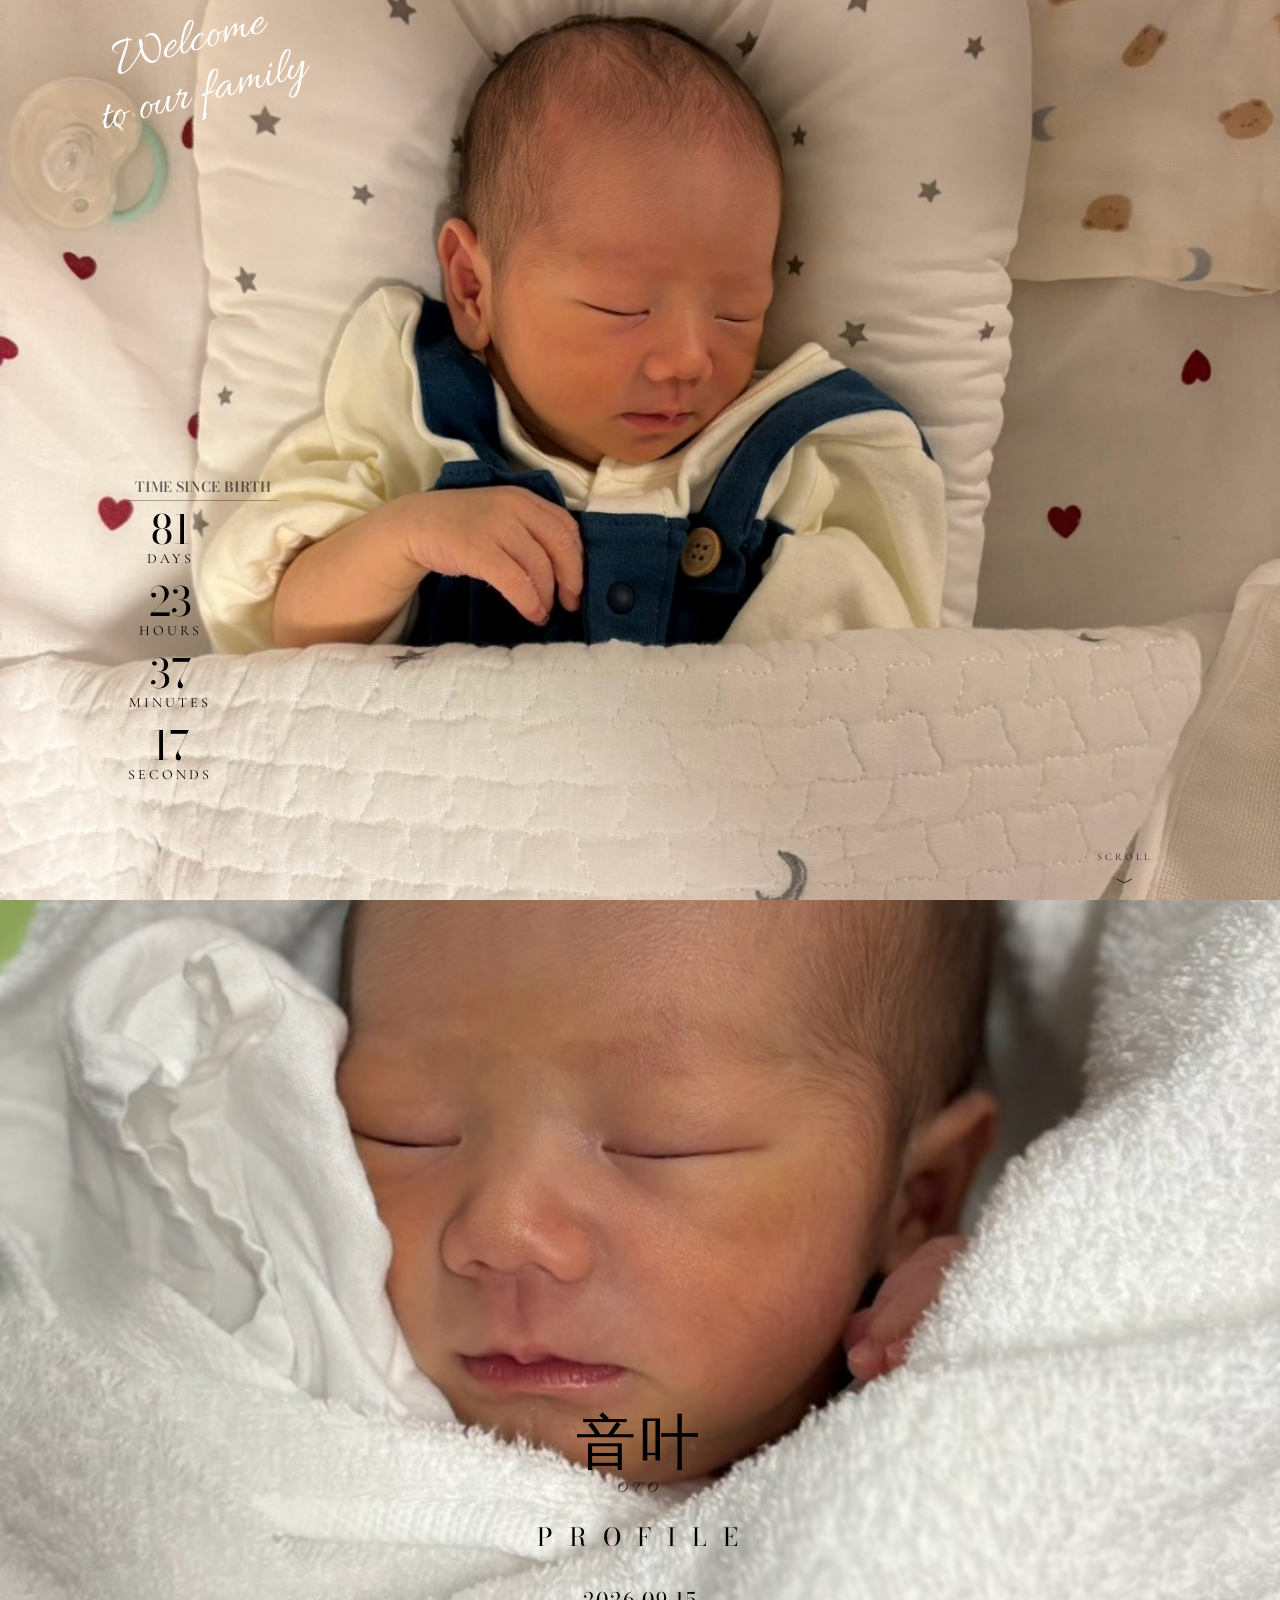
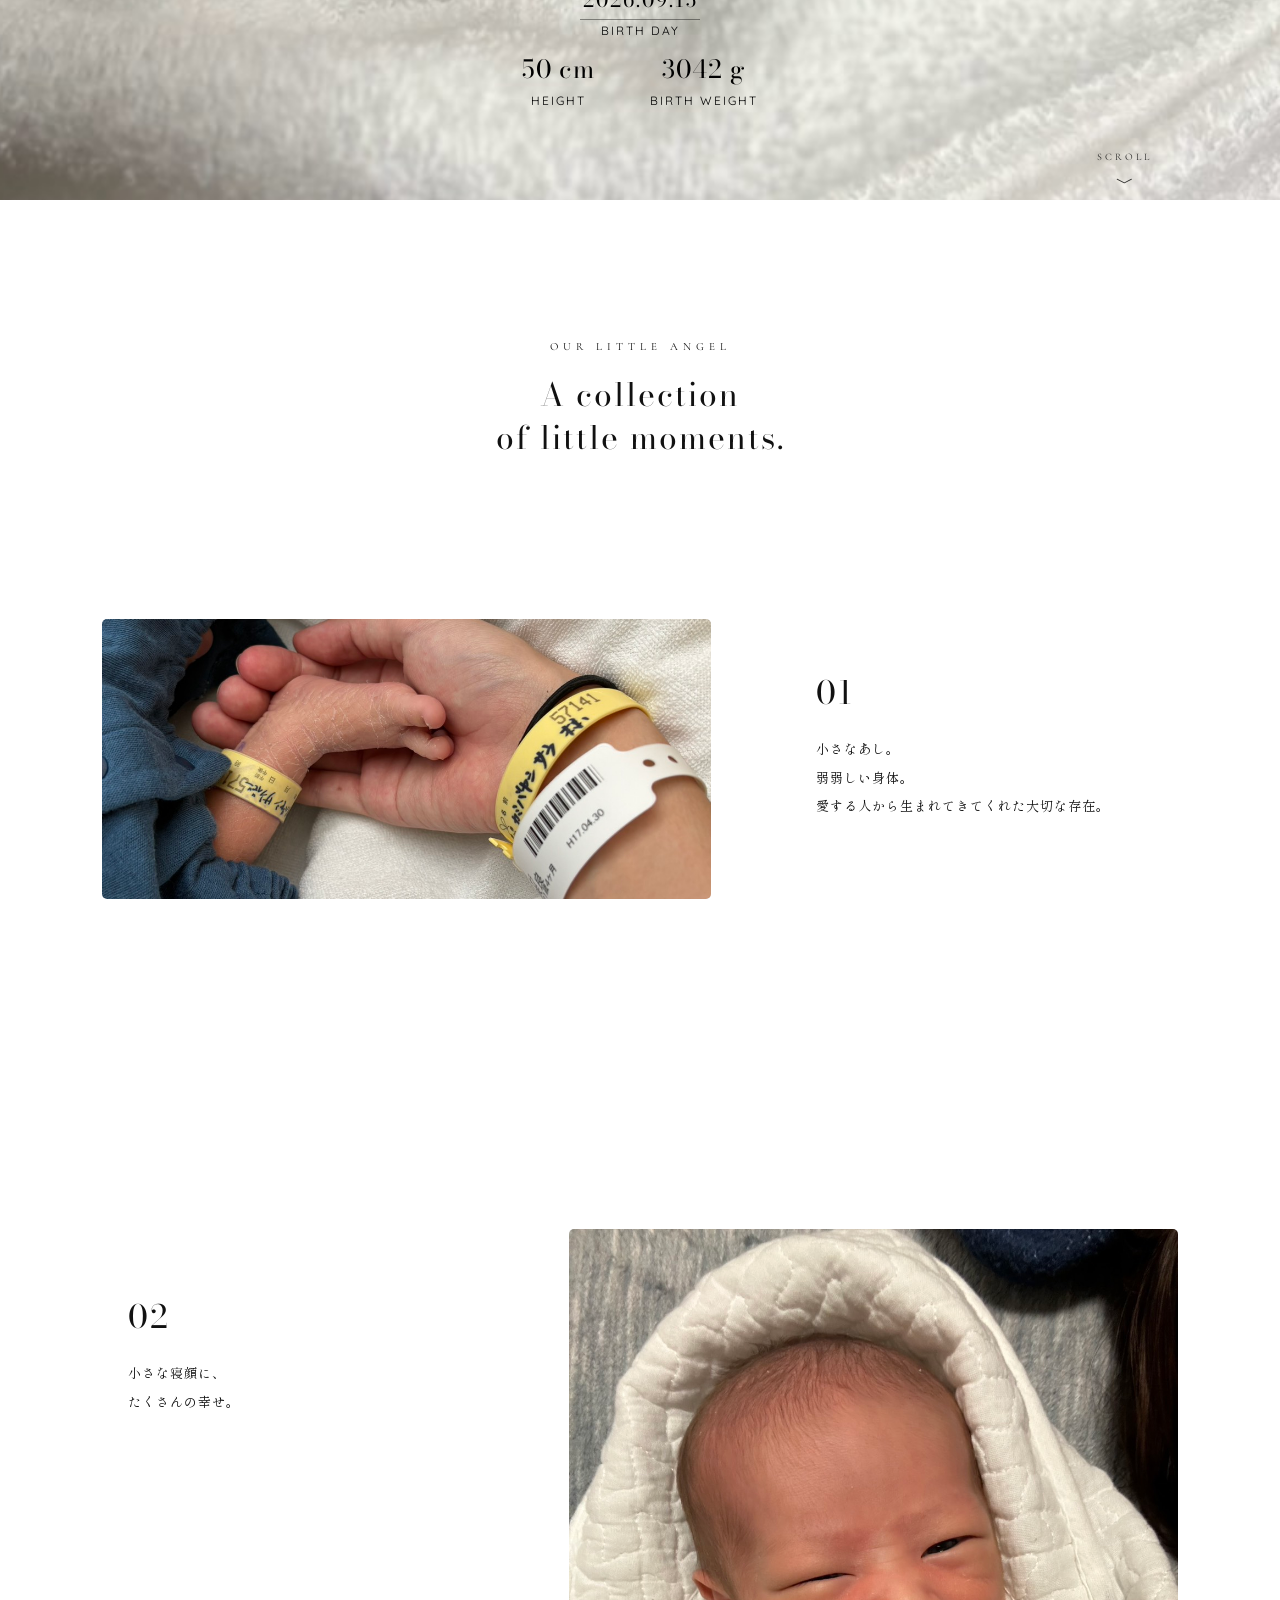
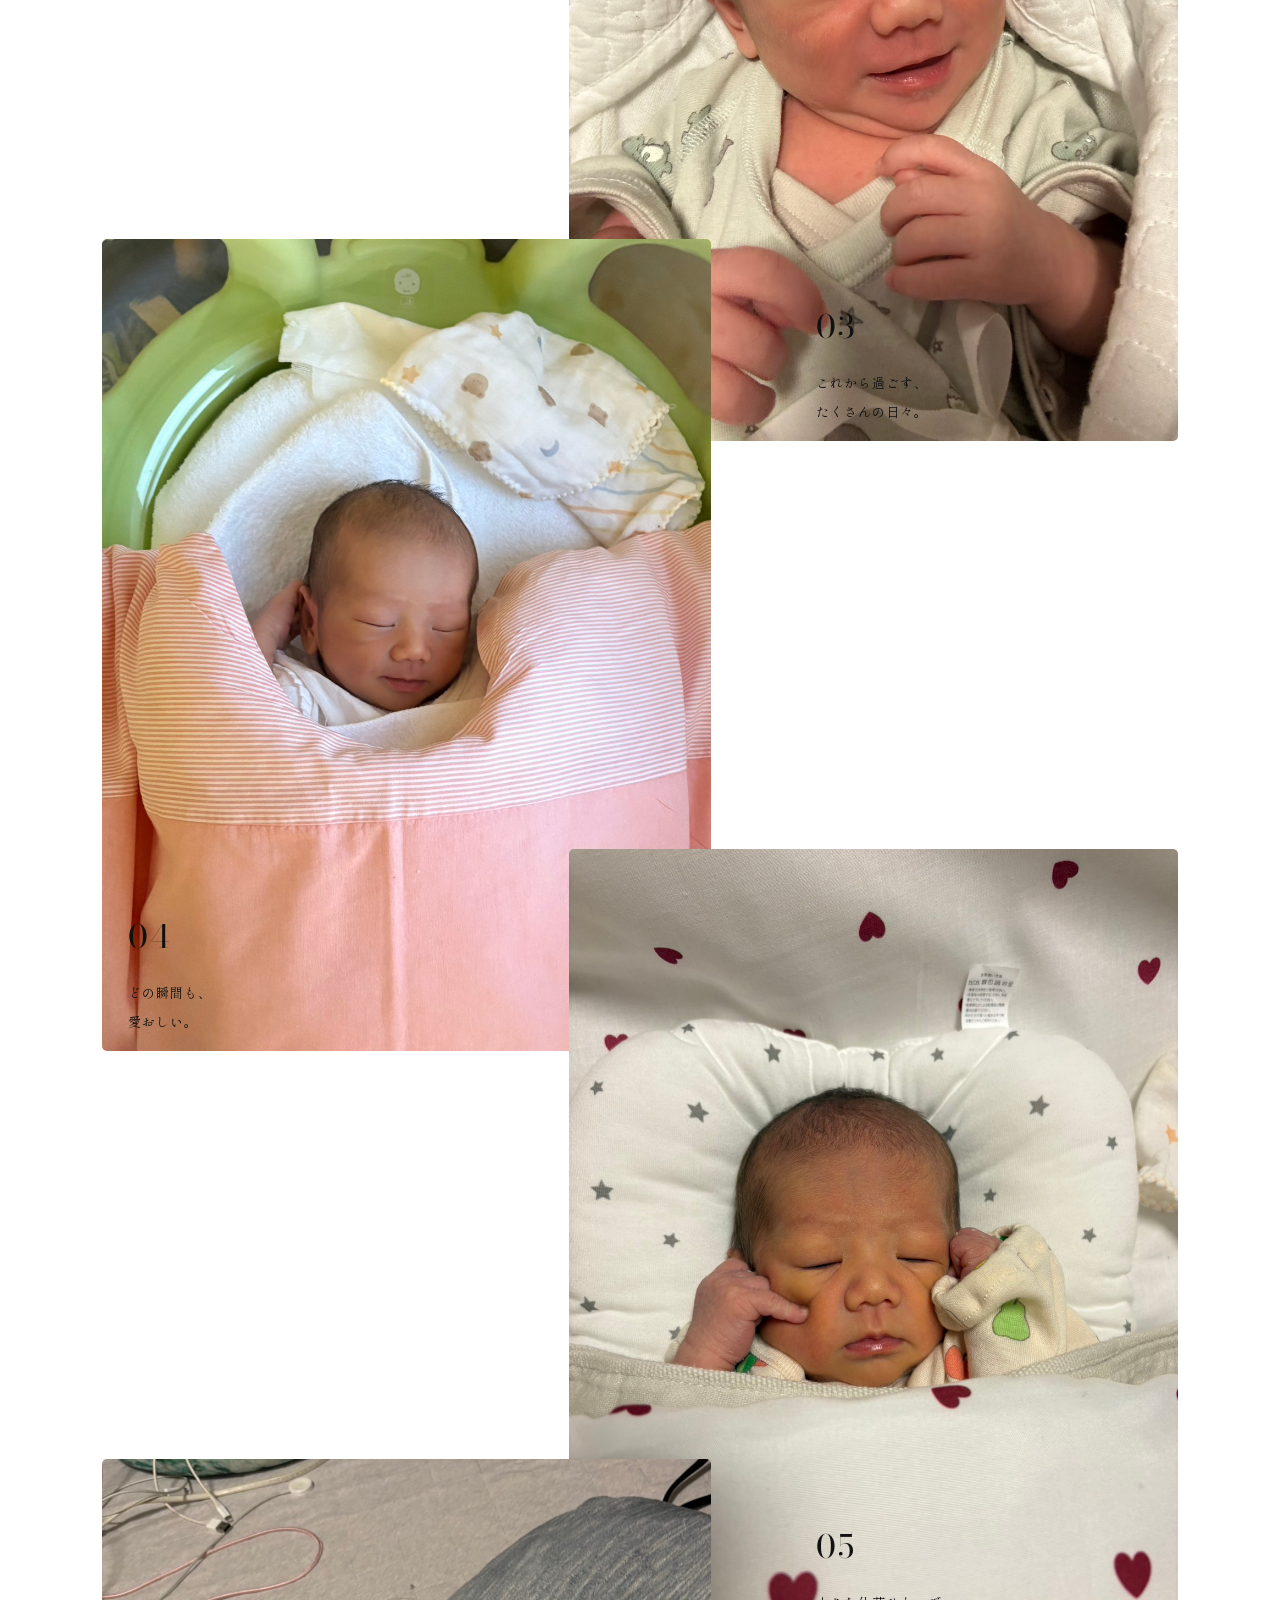
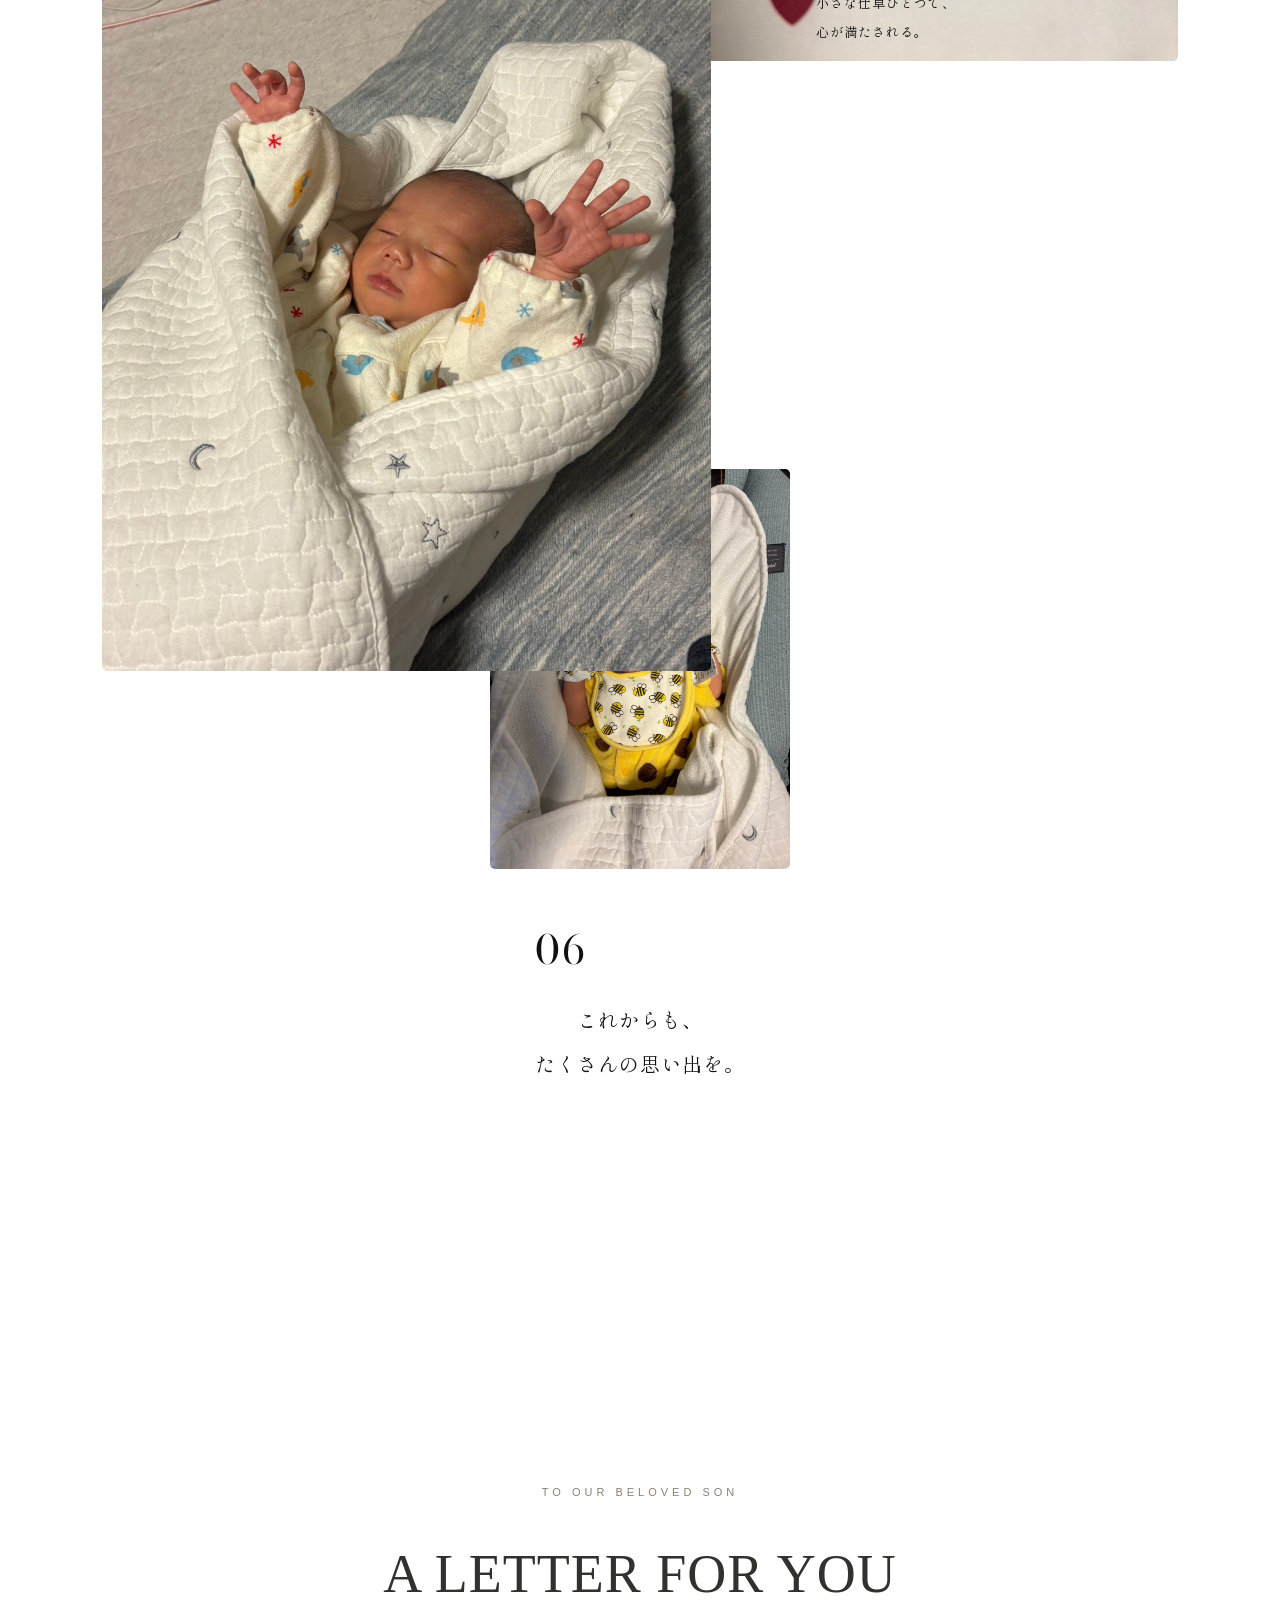
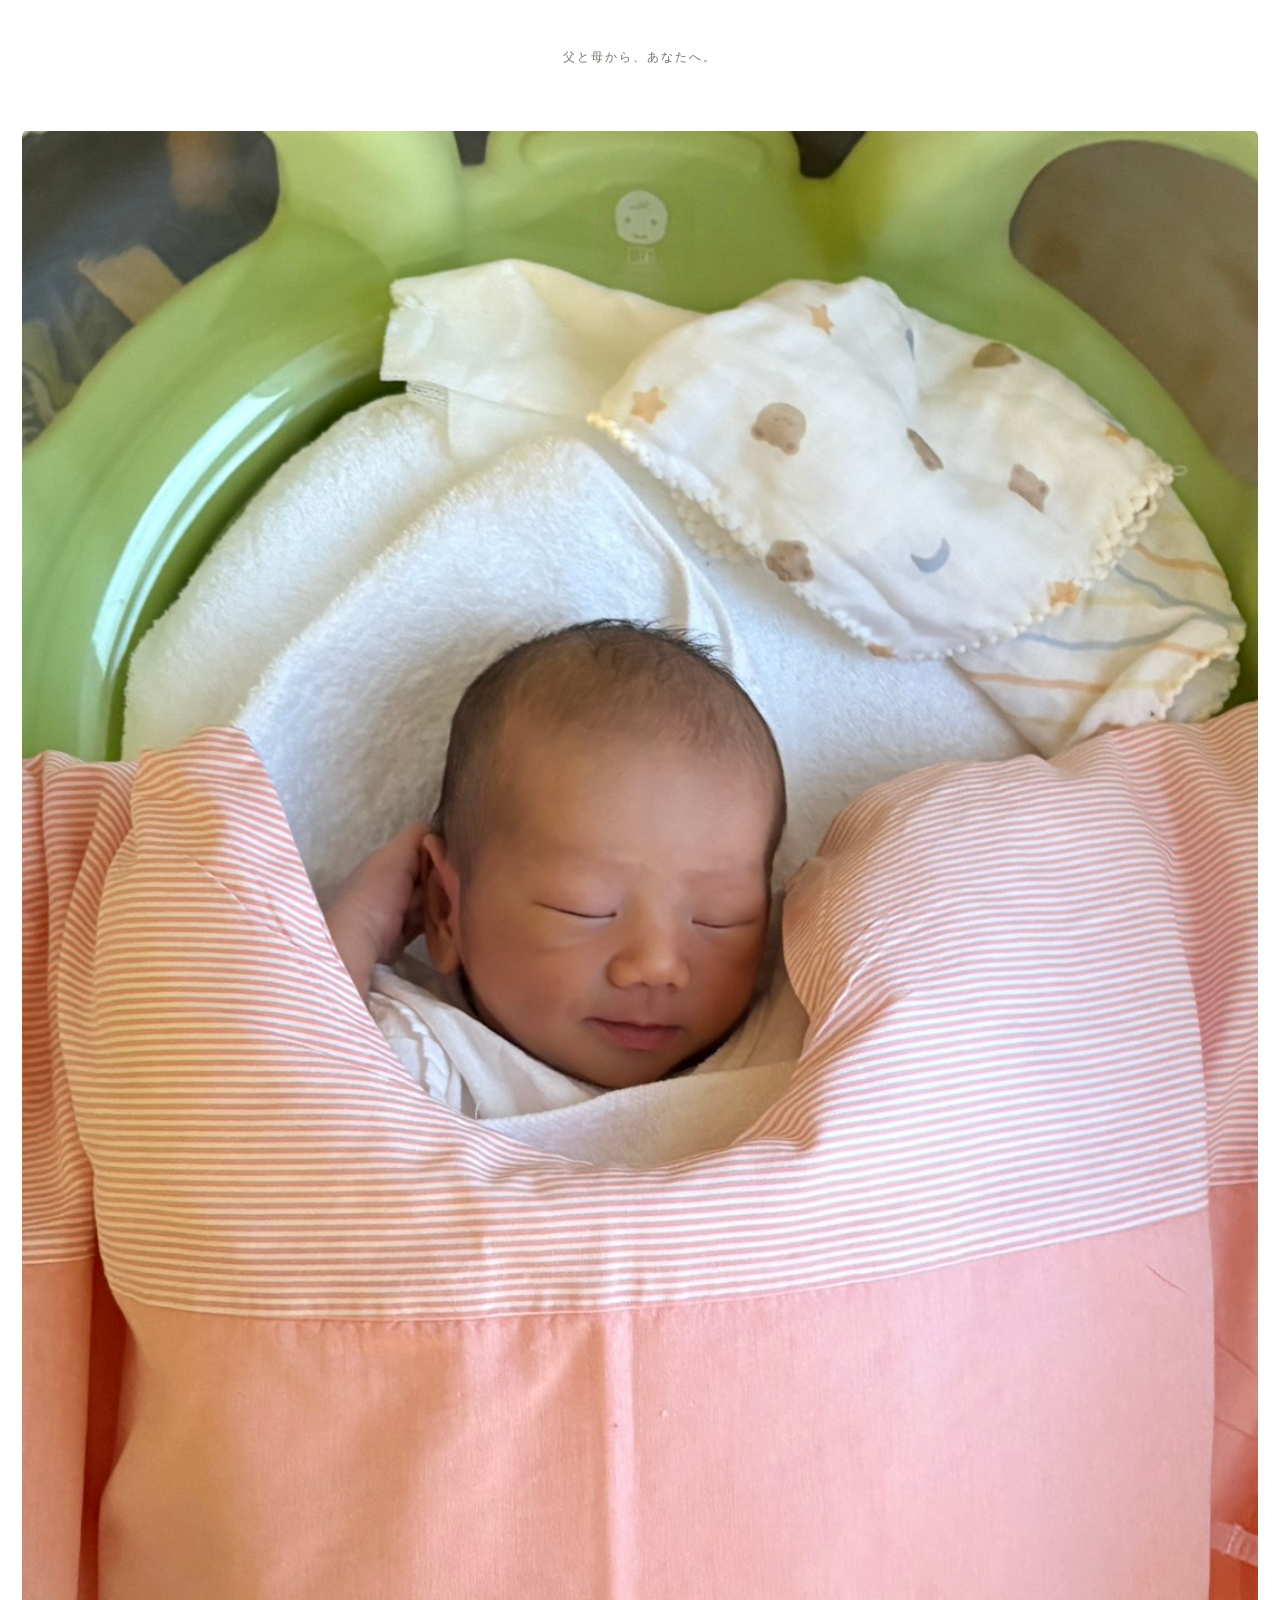
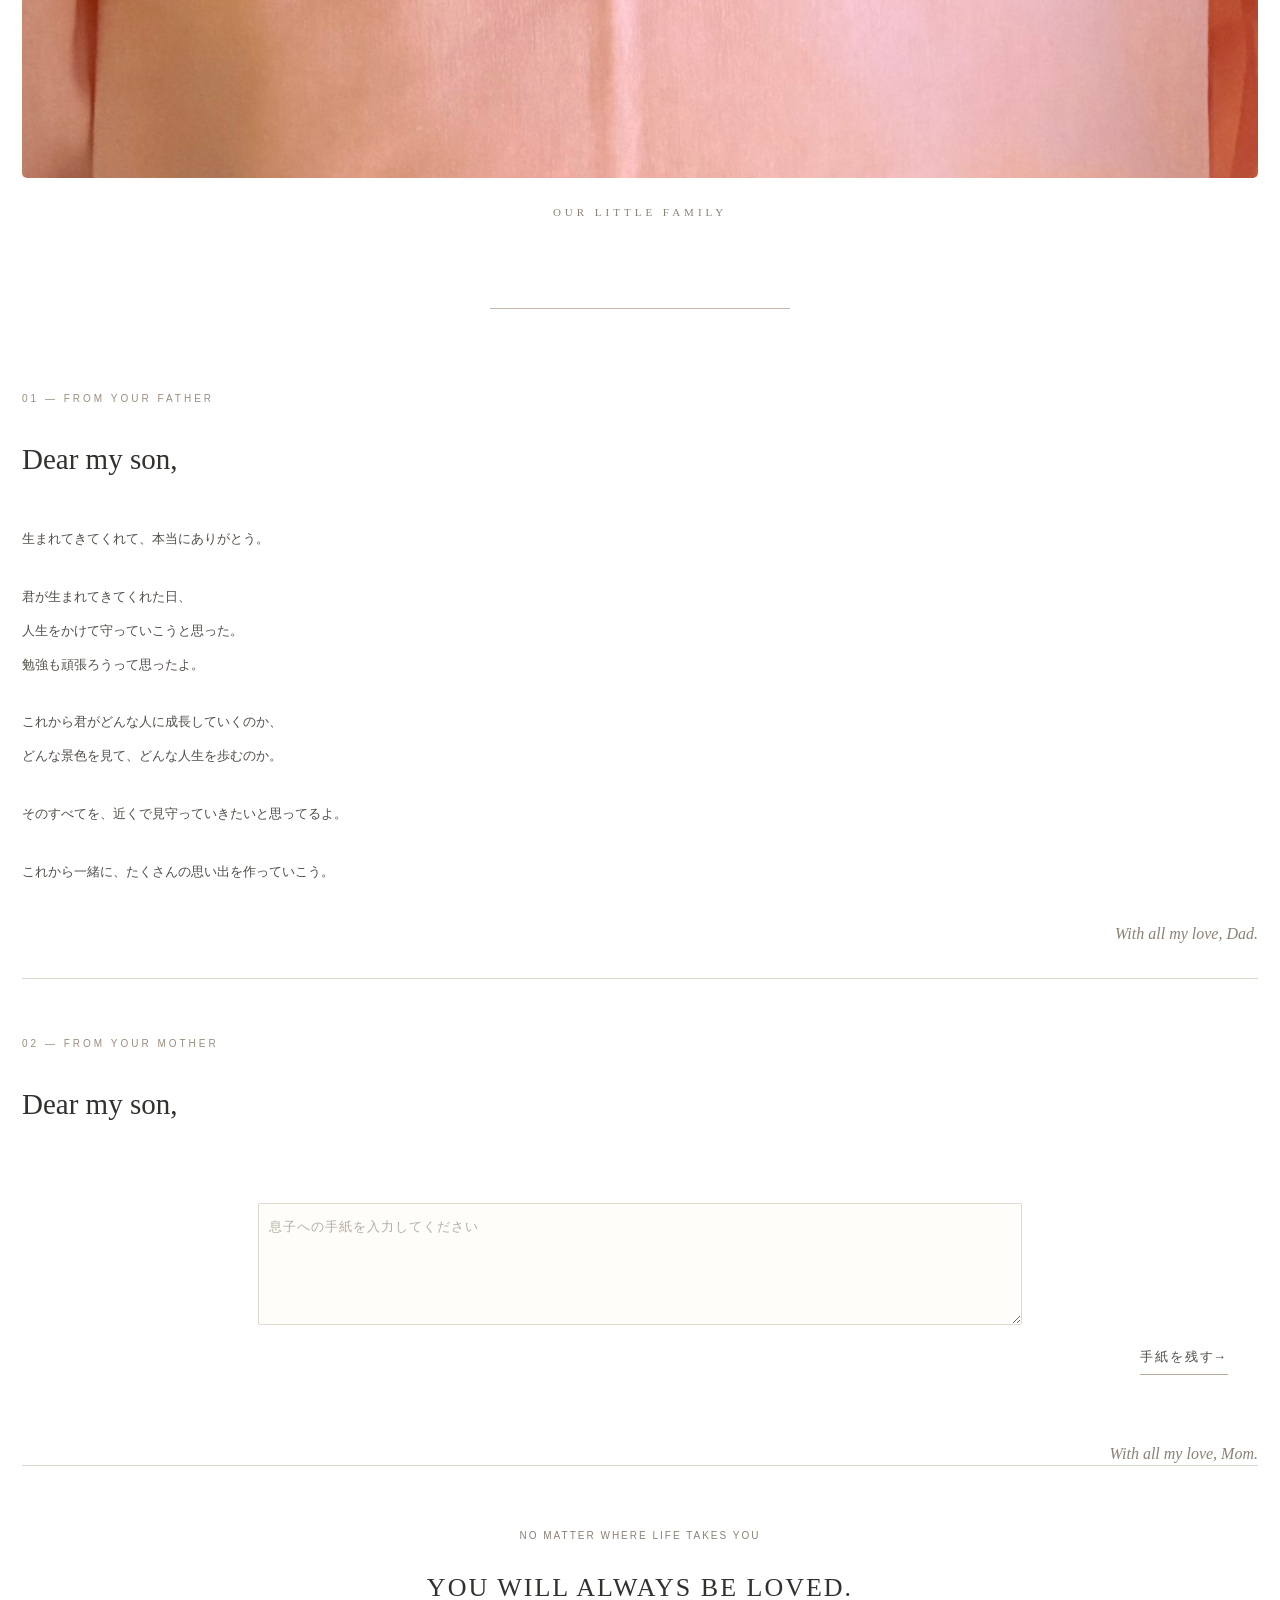
==== commit adbc9715: "feat:編集/削除機能の追加" ====
--- a/birth/birth.html
+++ b/birth/birth.html
@@ -250,33 +250,33 @@
         <section class="message-section mother-section">
           <p class="section-label">02 — FROM YOUR MOTHER</p>
           <h2>Dear my son,</h2>
+
+          <!-- 編集方法の案内 -->
+          <div class="edit-hint" id="edit-hint">
+            <span class="edit-hint-icon">✎</span>
+            <span>手紙を長押しして、いつでも編集できます</span>
+          </div>
+
           <div class="mother-message">
-            <!-- 編集確認メッセージ -->
-            <div class="edit-modal" id="edit-modal">
-              <div class="edit-modal-content">
-                <p>手紙を編集しますか？</p>
-                <p class="edit-modal-description">この手紙を編集できます</p>
-                <div class="edit-modal-buttons">
-                  <button type="button" id="cancel-edit-btn">キャンセル</button>
-                  <button type="button" id="confirm-edit-btn">編集する</button>
-                </div>
-              </div>
-            </div>
             <textarea
               class="mother-input"
               id="mother-input"
               placeholder="息子への手紙を入力してください"
               type="text"
             ></textarea>
+
             <div class="mother-message-display" id="mother-message">
               <p class="message-content mom-content" id="mother-content"></p>
               <p class="signature mom">With all my love, Mom.</p>
             </div>
-            <!-- 編集方法の案内 -->
-            <div class="edit-hint" id="edit-hint">
-              <span class="edit-hint-icon">✎</span>
-              <span>手紙を長押しして、いつでも編集できます</span>
-            </div>
+            <button
+              type="button"
+              class="letter-edit-cancel"
+              id="cancel-letter-edit-btn"
+              tabindex="-1"
+            >
+              CANCEL
+            </button>
             <button
               class="letter-submit"
               type="button"
@@ -285,6 +285,60 @@
             >
               手紙を残す <span>→</span>
             </button>
+          </div>
+          <!-- 手紙の操作メニュー -->
+          <div class="letter-modal" id="letter-action-modal">
+            <div class="letter-modal-card">
+              <p class="letter-modal-label">LETTER OPTIONS</p>
+
+              <h3>この手紙をどうしますか？</h3>
+
+              <div class="letter-modal-divider"></div>
+
+              <button type="button" id="edit-letter-btn">
+                <span>01</span>
+                EDIT
+                <span class="modal-arrow">→</span>
+              </button>
+
+              <button type="button" id="delete-letter-btn">
+                <span>02</span>
+                DELETE
+                <span class="modal-arrow">→</span>
+              </button>
+
+              <button type="button" id="close-action-btn" class="modal-cancel">
+                CANCEL
+              </button>
+            </div>
+          </div>
+
+          <!-- 削除確認画面 -->
+          <div class="letter-modal" id="letter-delete-modal">
+            <div class="letter-modal-card">
+              <p class="letter-modal-label">DELETE LETTER</p>
+
+              <h3>この手紙を削除しますか？</h3>
+
+              <p class="letter-modal-description">
+                削除すると、手紙の内容は表示されなくなります。
+              </p>
+
+              <div class="letter-modal-divider"></div>
+
+              <button
+                type="button"
+                id="confirm-delete-btn"
+                class="delete-confirm"
+              >
+                DELETE
+                <span class="modal-arrow">→</span>
+              </button>
+
+              <button type="button" id="cancel-delete-btn" class="modal-cancel">
+                CANCEL
+              </button>
+            </div>
           </div>
         </section>
         <!-- エンディングへの導入 -->
--- a/birth/birth.css
+++ b/birth/birth.css
@@ -666,13 +666,23 @@
 .mother-section {
   padding-top: 45px;
   border-top: 1px solid #ded8cf;
-  margin-bottom: -180px;
+  margin-bottom: -150px;
 }
 
 .mother-message {
-  width: 100%;
-}
-
+  width: 100%; /* 手紙の長押しによる文字選択を無効化 */
+
+  -webkit-user-select: none;
+  user-select: none;
+  -webkit-touch-callout: none;
+}
+
+/* 手紙の長押しによる文字選択を無効化 */
+#mother-message {
+  -webkit-user-select: none;
+  user-select: none;
+  -webkit-touch-callout: none;
+}
 .mother-message-display {
   font-size: 13px;
   line-height: 2.6;
@@ -688,6 +698,9 @@
 }
 .mom-content {
   margin-top: -80px;
+  -webkit-user-select: none;
+  user-select: none;
+  -webkit-touch-callout: none;
 }
 .signature {
   text-align: right;
@@ -742,24 +755,28 @@
   border-color: #a99a88;
 }
 /* 手紙の編集案内 */
+/* 手紙の編集案内 */
 .edit-hint {
   display: flex;
   justify-content: center;
   align-items: center;
   gap: 8px;
-  margin-top: 24px;
+
+  margin: -15px 0 20px;
+
   color: #9b8d7d;
   font-family: "Shippori Mincho", serif;
   font-size: 11px;
   letter-spacing: 1px;
   text-align: center;
+
   opacity: 0;
   transition: opacity 0.5s ease;
 }
+
 .edit-hint-icon {
-  font-size: 14px;
-}
-/* 編集確認メッセージ */
+  font-size: 16px;
+} /* 編集確認メッセージ */
 .edit-modal {
   position: fixed;
   inset: 0;
@@ -836,7 +853,7 @@
   transition:
     color 0.3s,
     border-color 0.3s;
-  transform: translateY(-280px);
+  transform: translateY(-240px);
 }
 .letter-submit.fade-out {
   opacity: 0;
@@ -859,3 +876,216 @@
   border-top: 1px solid rgba(139, 115, 100, 0.5);
   margin: 80px auto;
 }
+/* =========================
+   LETTER MODAL
+========================= */
+
+.letter-modal {
+  position: fixed;
+  inset: 0;
+  z-index: 2000;
+
+  display: none;
+  justify-content: center;
+  align-items: center;
+
+  padding: 24px;
+  box-sizing: border-box;
+
+  /* 背景を薄暗くする */
+  background: rgba(0, 0, 0, 0.65);
+
+  /* 背景をぼかす */
+  backdrop-filter: blur(5px);
+  -webkit-backdrop-filter: blur(5px);
+}
+
+/* モーダル表示 */
+.letter-modal.show {
+  display: flex;
+}
+/* JSでshowを付けると表示 */
+.letter-modal.show {
+  display: flex;
+}
+
+/* モーダル本体 */
+
+.letter-modal-card {
+  width: 100%;
+  max-width: 340px;
+
+  padding: 38px 28px 25px;
+  box-sizing: border-box;
+
+  background: #fffdf9;
+  color: #393630;
+
+  text-align: center;
+
+  border: 1px solid #e7e0d6;
+  box-shadow: 0 15px 50px rgba(0, 0, 0, 0.12);
+
+  animation: letter-modal-in 0.3s ease;
+}
+
+/* 表示アニメーション */
+
+@keyframes letter-modal-in {
+  from {
+    opacity: 0;
+    transform: translateY(12px);
+  }
+
+  to {
+    opacity: 1;
+    transform: translateY(0);
+  }
+}
+
+/* 英字ラベル */
+
+.letter-modal-label {
+  margin: 0 0 17px;
+
+  font-family: "Bodoni Moda", serif;
+  font-size: 12px;
+  letter-spacing: 4px;
+
+  color: #a18f78;
+}
+
+/* 日本語タイトル */
+
+.letter-modal-card h3 {
+  margin: 0;
+
+  font-family: "Shippori Mincho", serif;
+  font-size: 15px;
+  font-weight: normal;
+  letter-spacing: 2px;
+
+  color: #514c44;
+}
+
+/* 説明文 */
+
+.letter-modal-description {
+  margin: 18px 0 0;
+
+  font-family: "Shippori Mincho", serif;
+  font-size: 11px;
+  line-height: 2;
+
+  color: #999087;
+}
+
+/* 区切り線 */
+
+.letter-modal-divider {
+  width: 35px;
+  height: 1px;
+
+  margin: 27px auto;
+
+  background: #c8b9a5;
+}
+
+/* メニューのボタン */
+
+.letter-modal-card button {
+  position: relative;
+
+  display: flex;
+  align-items: center;
+  justify-content: flex-start;
+  gap: 15px;
+
+  width: 100%;
+  min-height: 48px;
+
+  padding: 0 5px;
+  margin-top: 8px;
+
+  border: none;
+  border-bottom: 1px solid #eee9e2;
+
+  background: transparent;
+
+  font-family: "Bodoni Moda", serif;
+  font-size: 13px;
+  letter-spacing: 3px;
+
+  color: #514c44;
+
+  cursor: pointer;
+  transition: color 0.2s ease;
+}
+
+/* 番号 */
+
+.letter-modal-card button > span:first-child {
+  font-size: 10px;
+  color: #b7a995;
+}
+
+/* 右矢印 */
+
+.letter-modal-card .modal-arrow {
+  margin-left: auto;
+  font-size: 17px;
+  color: #b7a995;
+}
+
+/* 削除ボタン */
+
+.letter-modal-card button.delete-confirm {
+  justify-content: center;
+  color: #a16d61;
+}
+
+/* キャンセル */
+
+.letter-modal-card button.modal-cancel {
+  justify-content: center;
+
+  margin-top: 18px;
+
+  border-bottom: none;
+
+  font-size: 11px;
+  letter-spacing: 3px;
+  color: #aaa198;
+}
+
+/* =========================
+   LETTER EDIT CANCEL
+========================= */
+
+/* 通常時は非表示 */
+
+.letter-edit-cancel {
+  display: none;
+}
+
+/* 編集中だけ表示する */
+
+.mother-message.editing .letter-edit-cancel {
+  display: inline-flex;
+  justify-content: center;
+  align-items: center;
+
+  min-height: 44px;
+  padding: 0 20px;
+  margin: 20px 10px 0 0;
+
+  border: 1px solid #d9d0c5;
+  background: transparent;
+
+  font-family: "Bodoni Moda", serif;
+  font-size: 12px;
+  letter-spacing: 2px;
+
+  color: #8d8479;
+  cursor: pointer;
+}
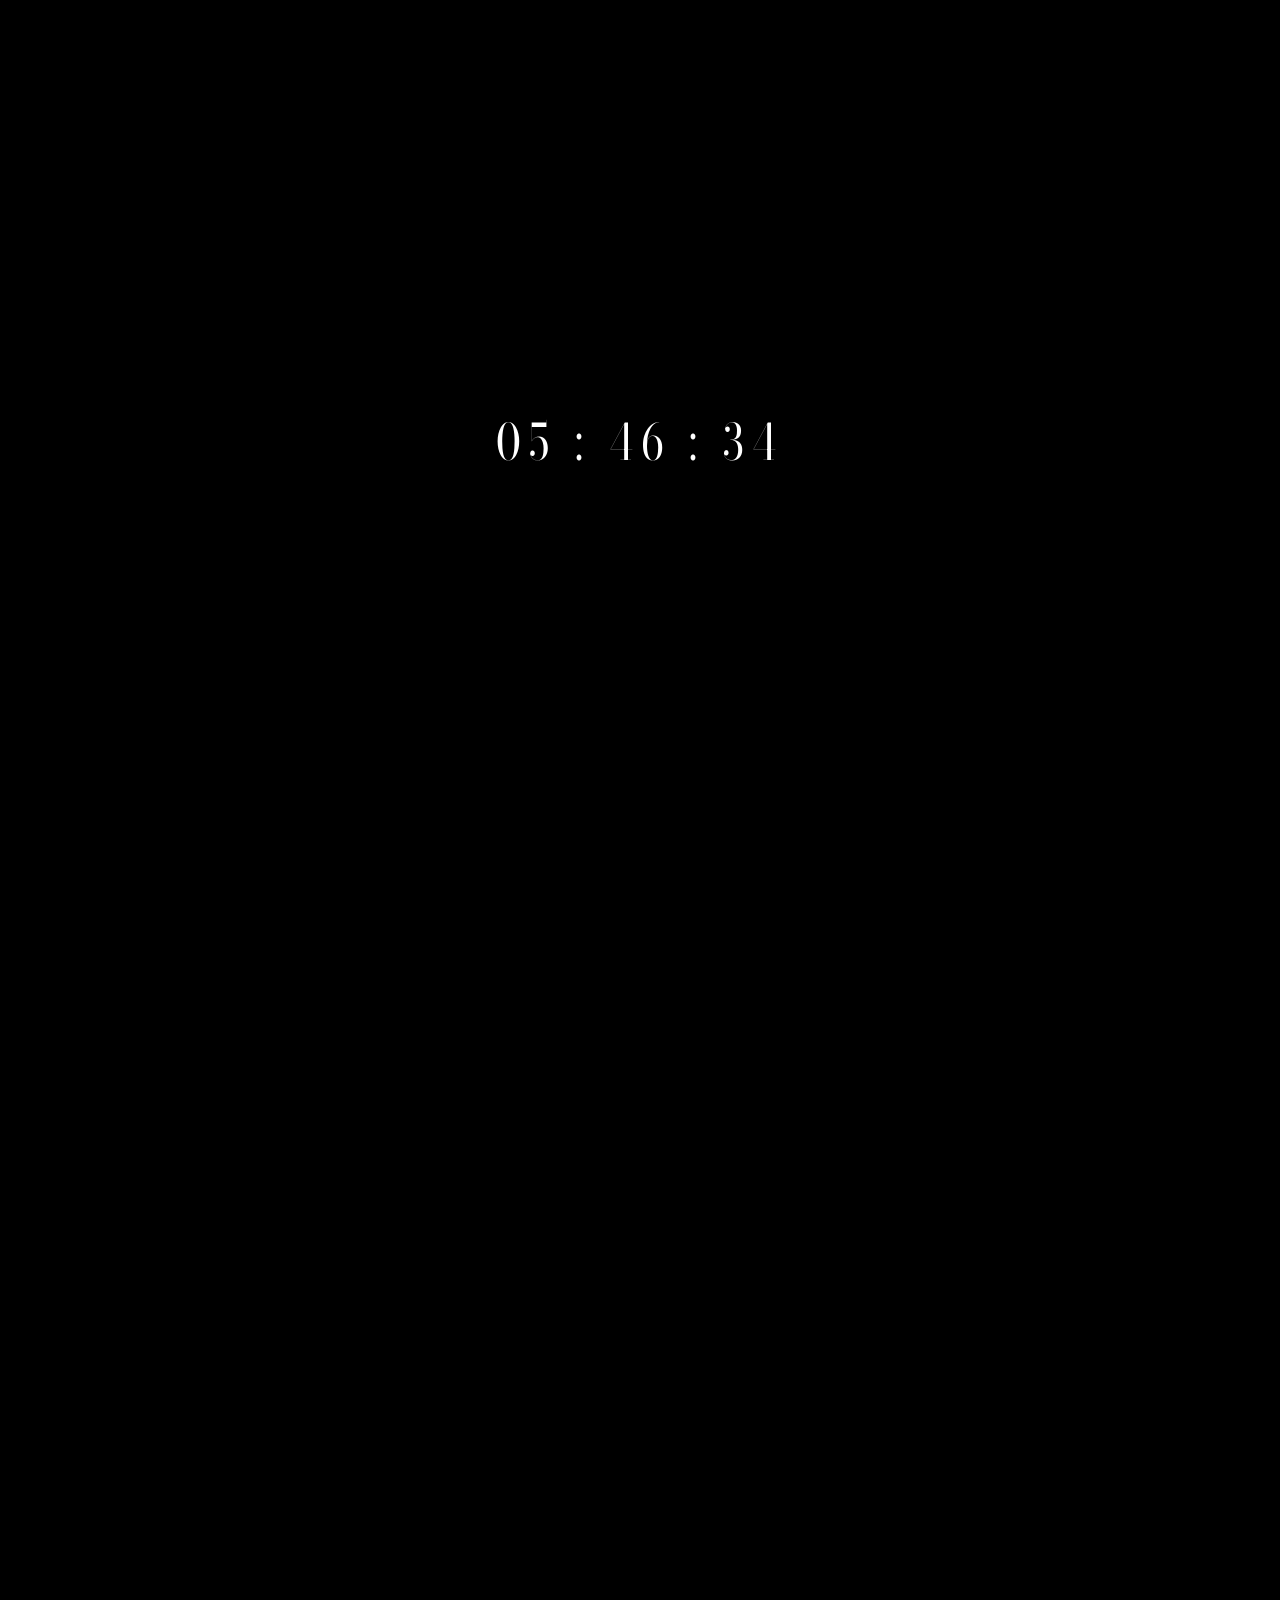
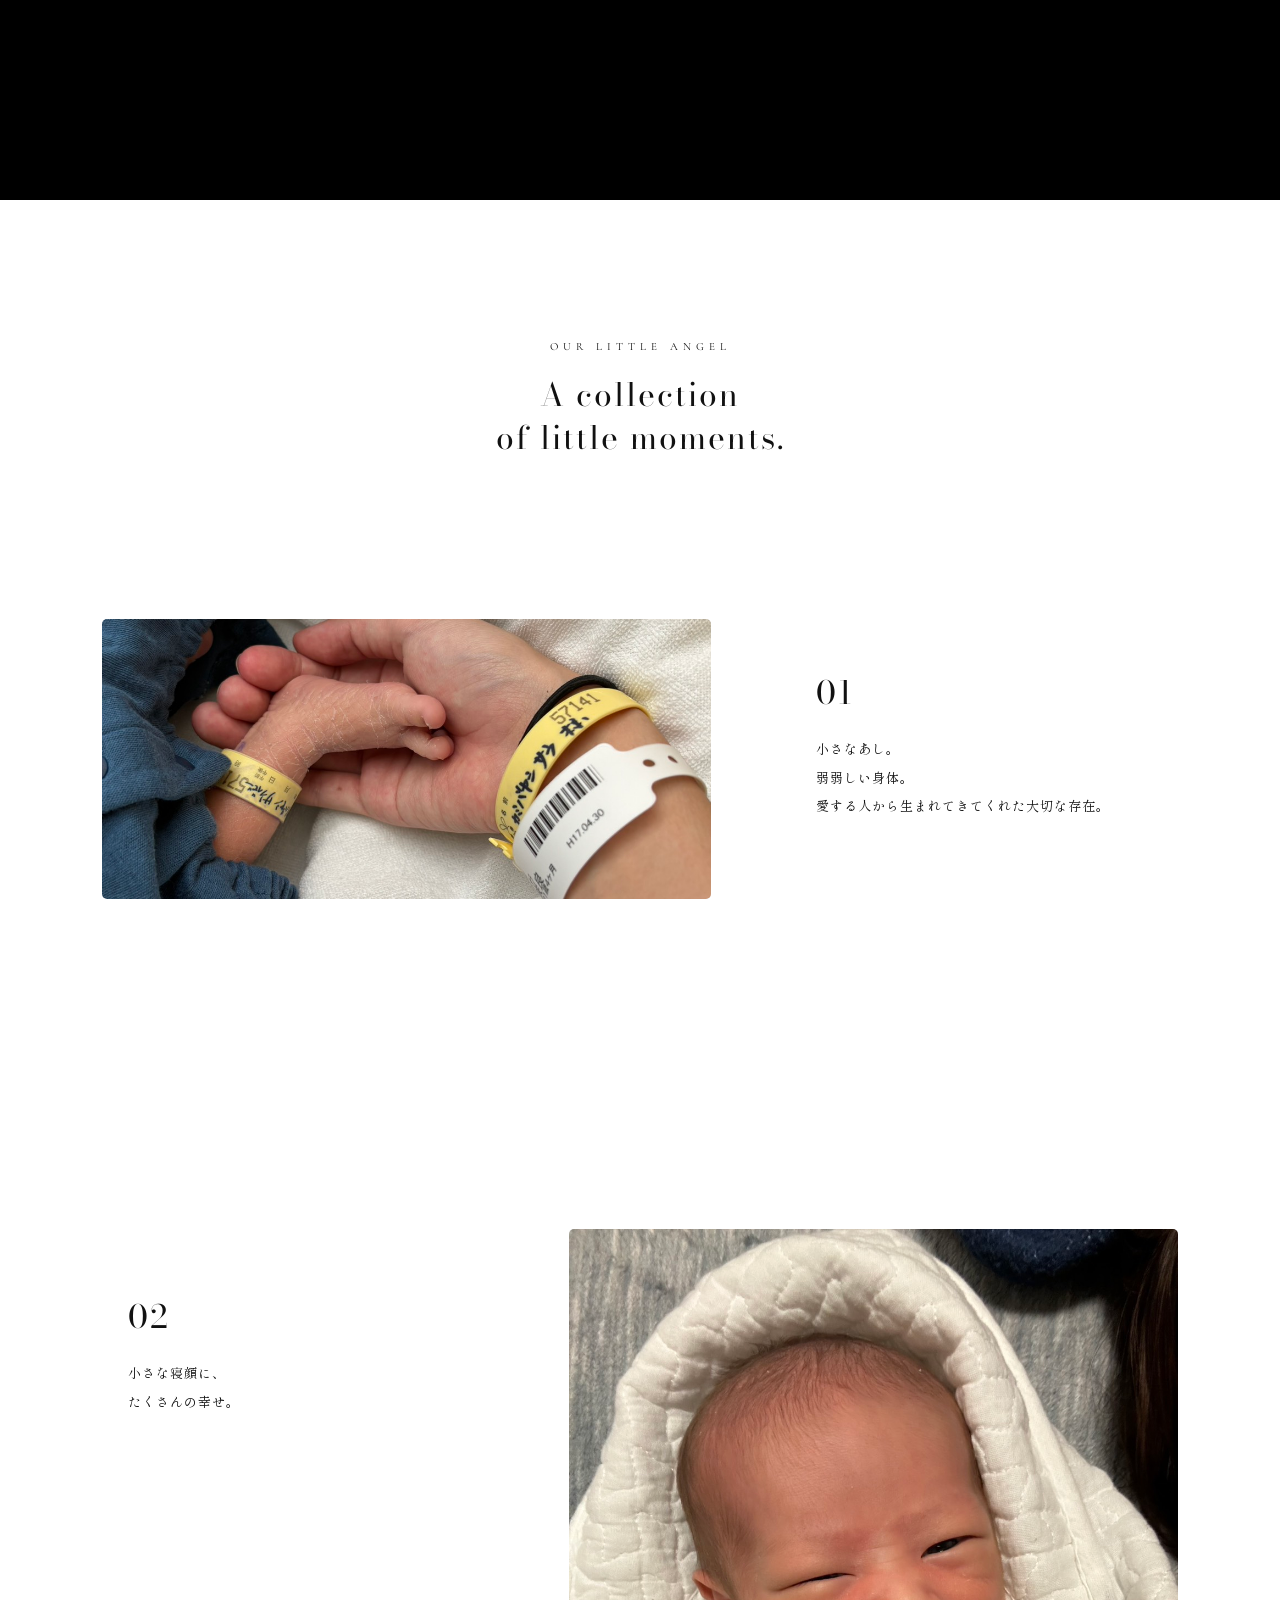
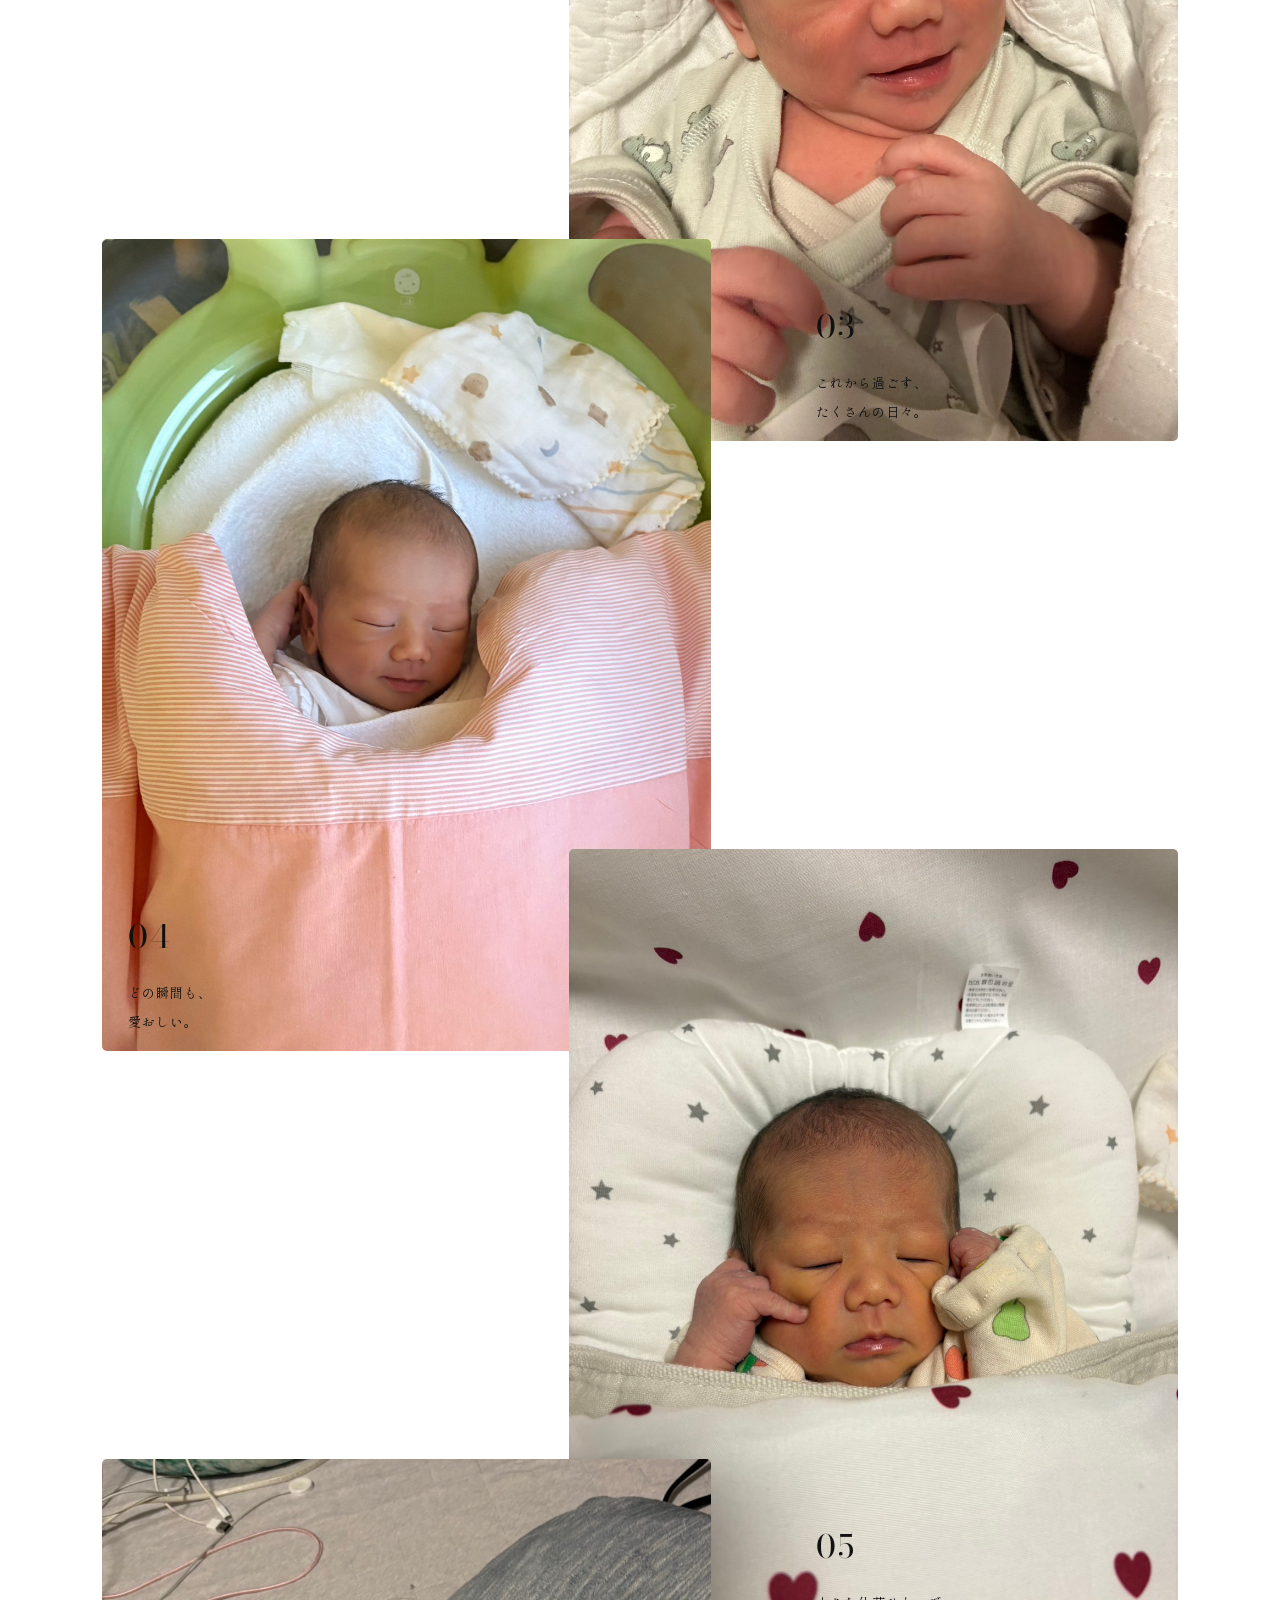
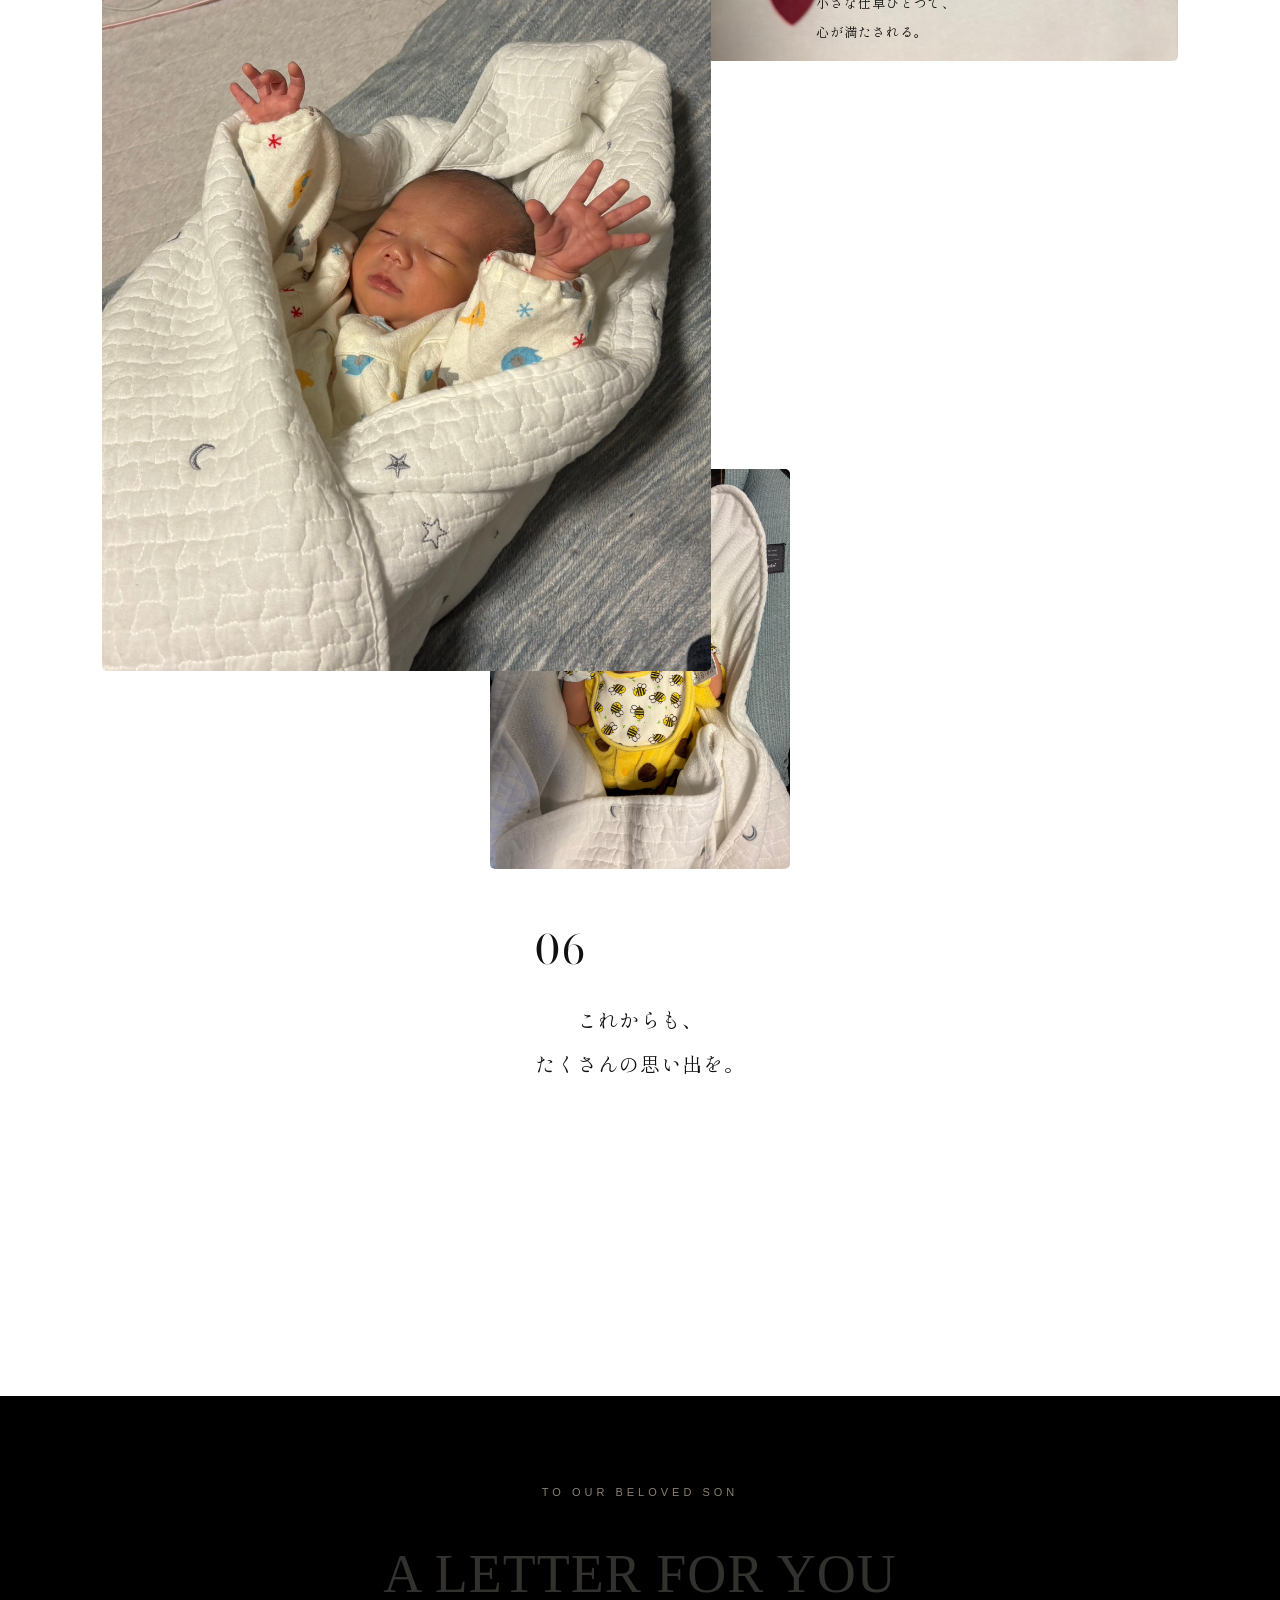
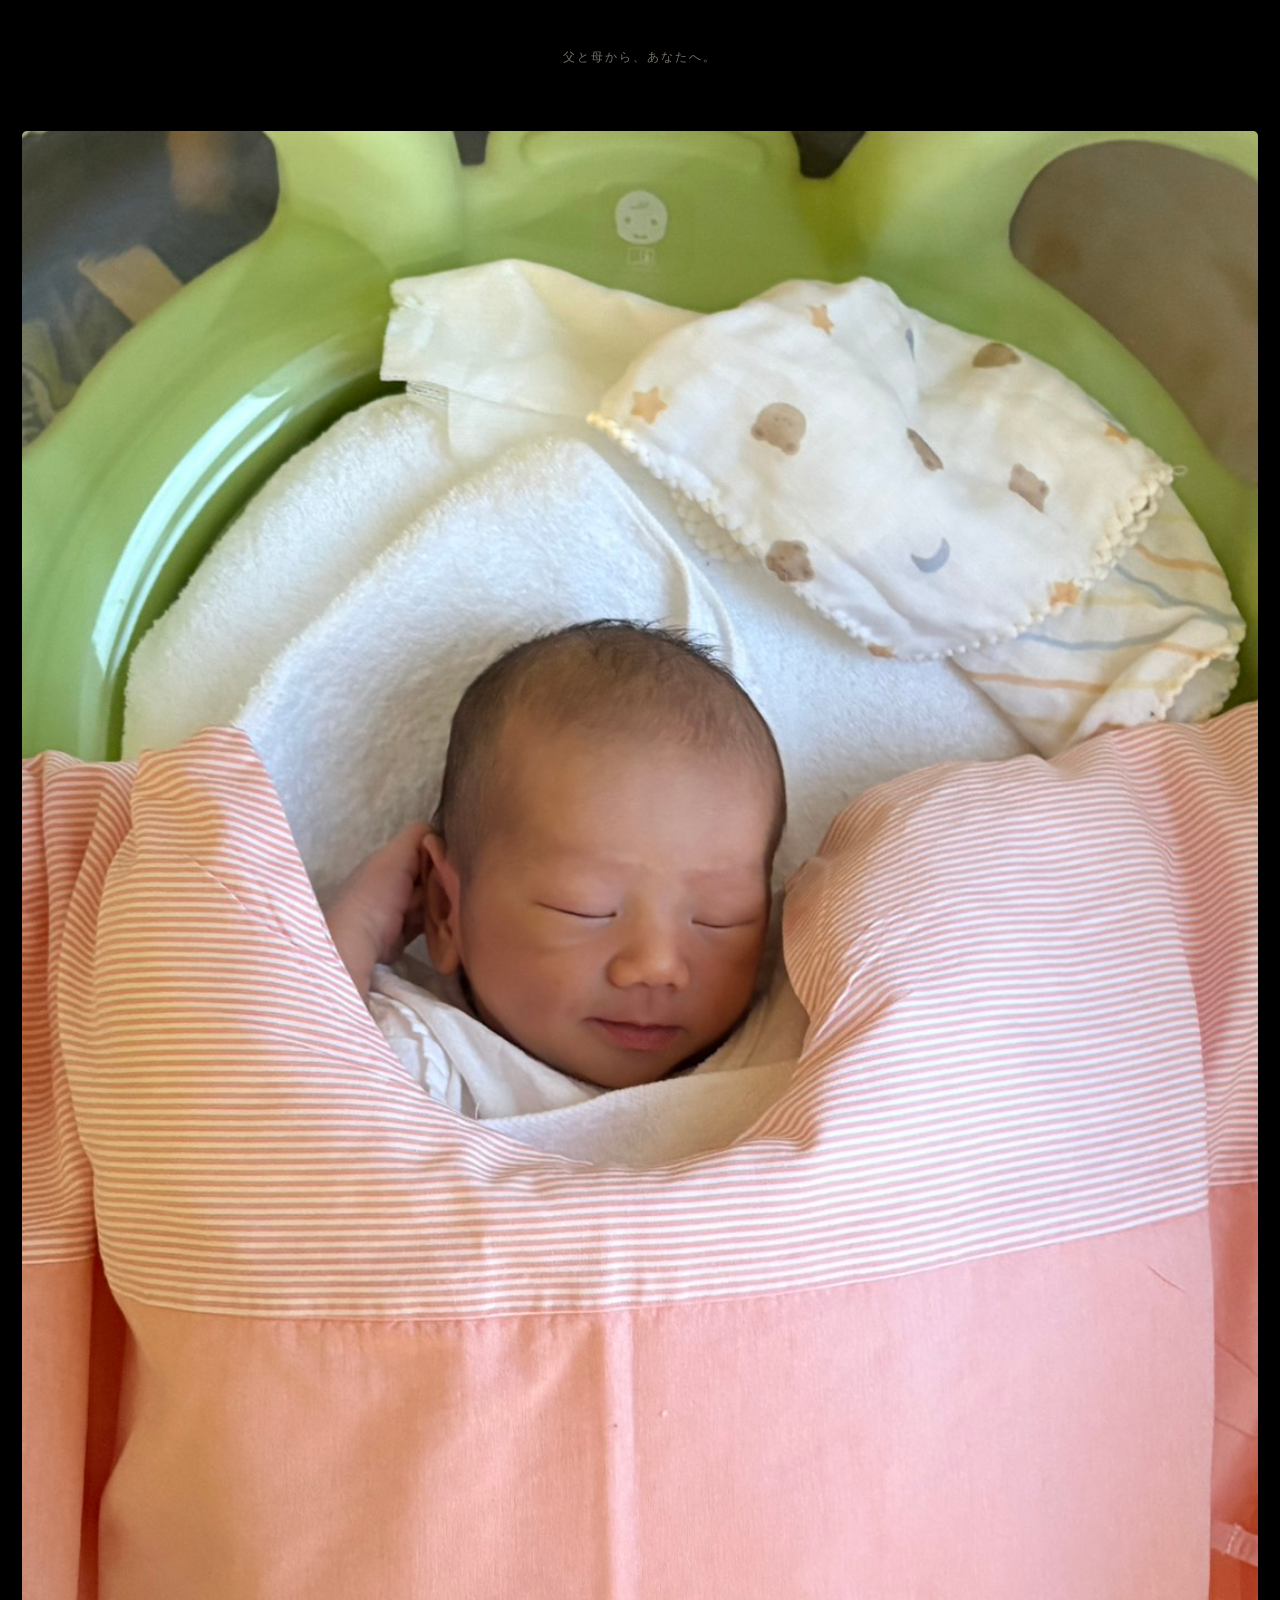
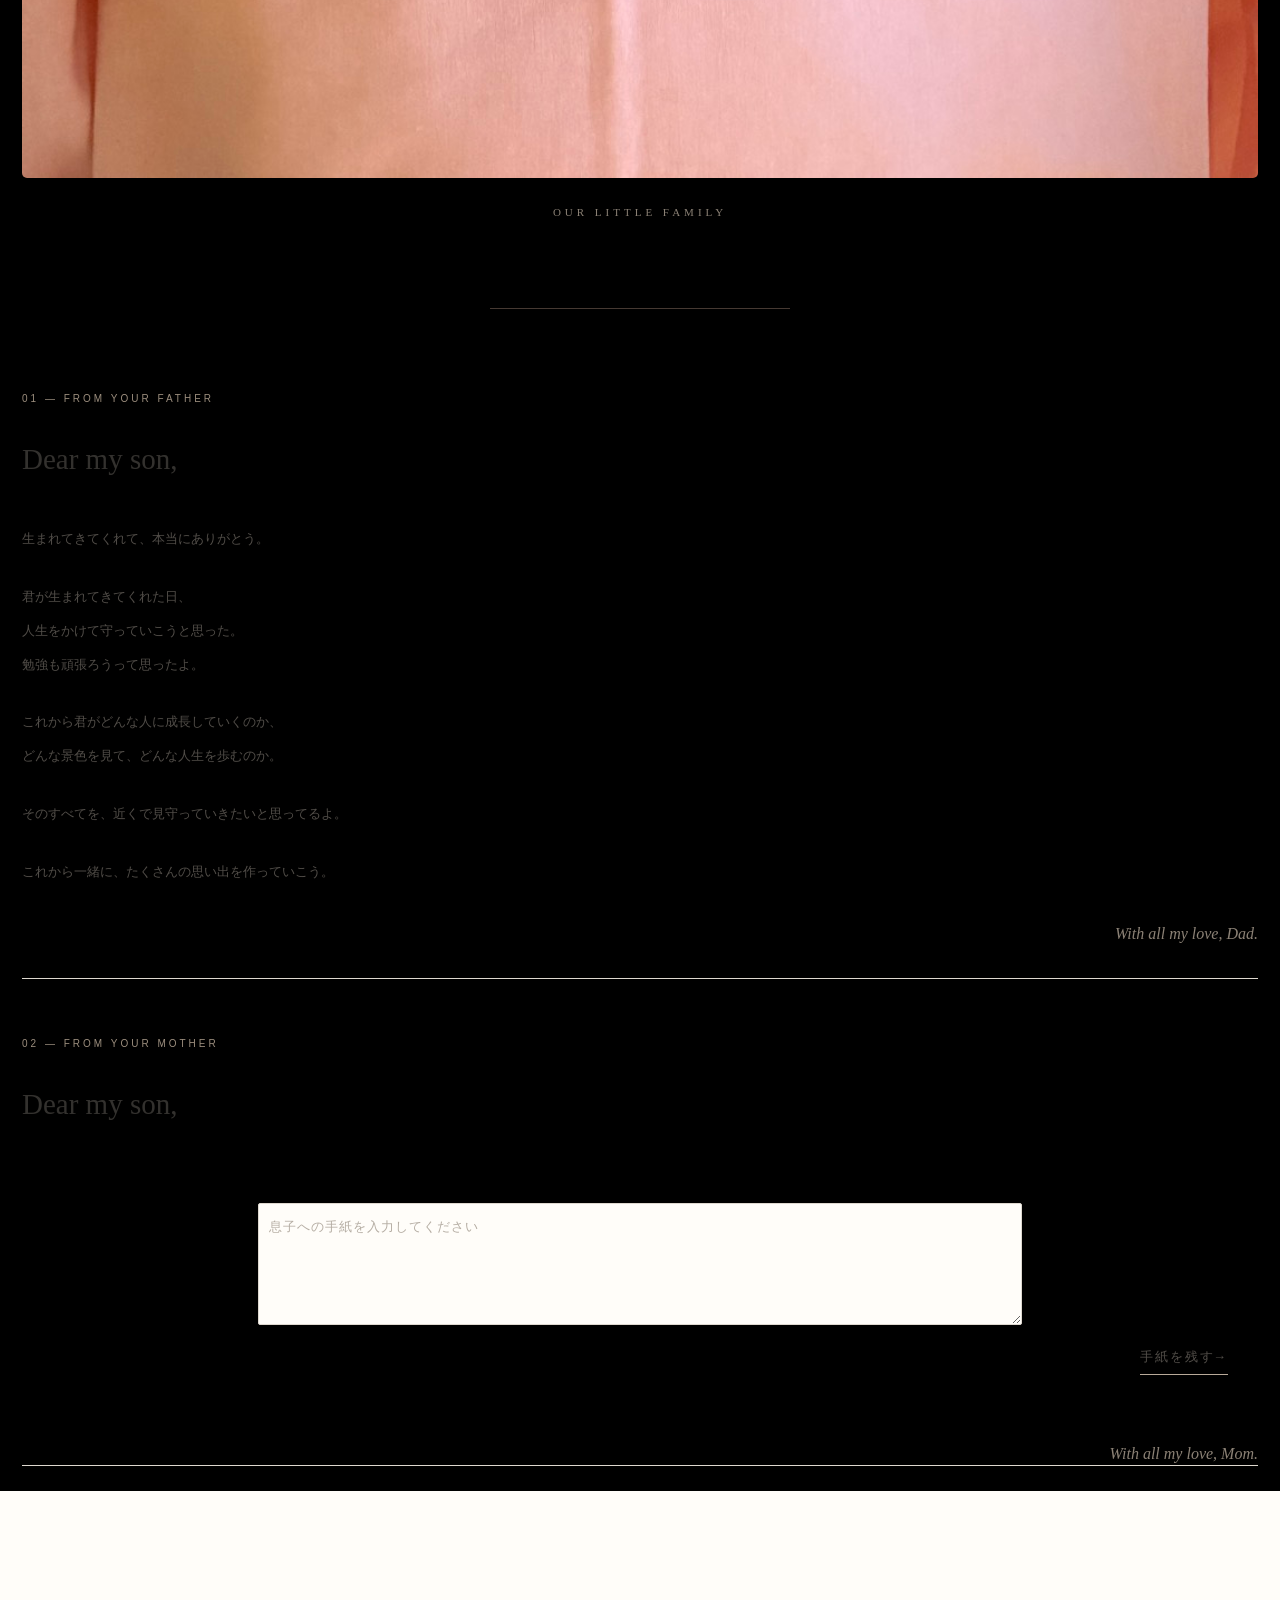
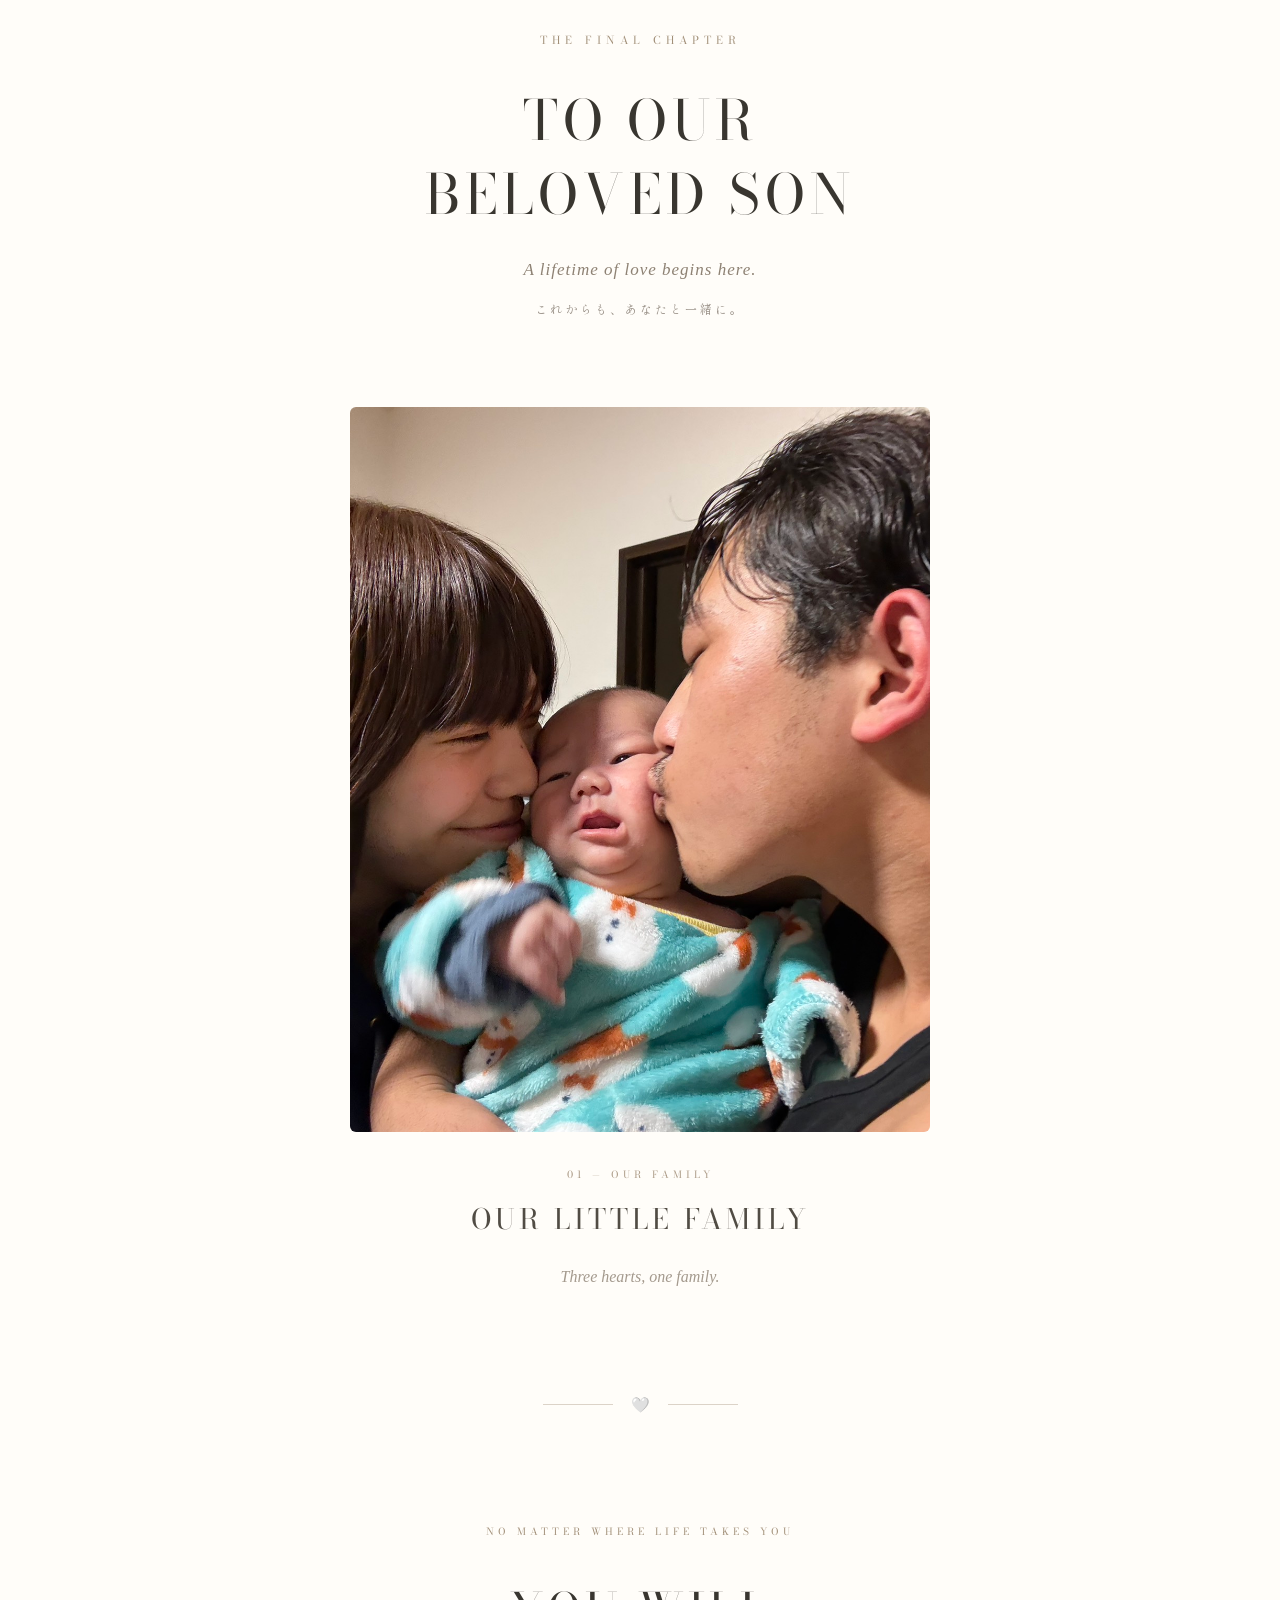
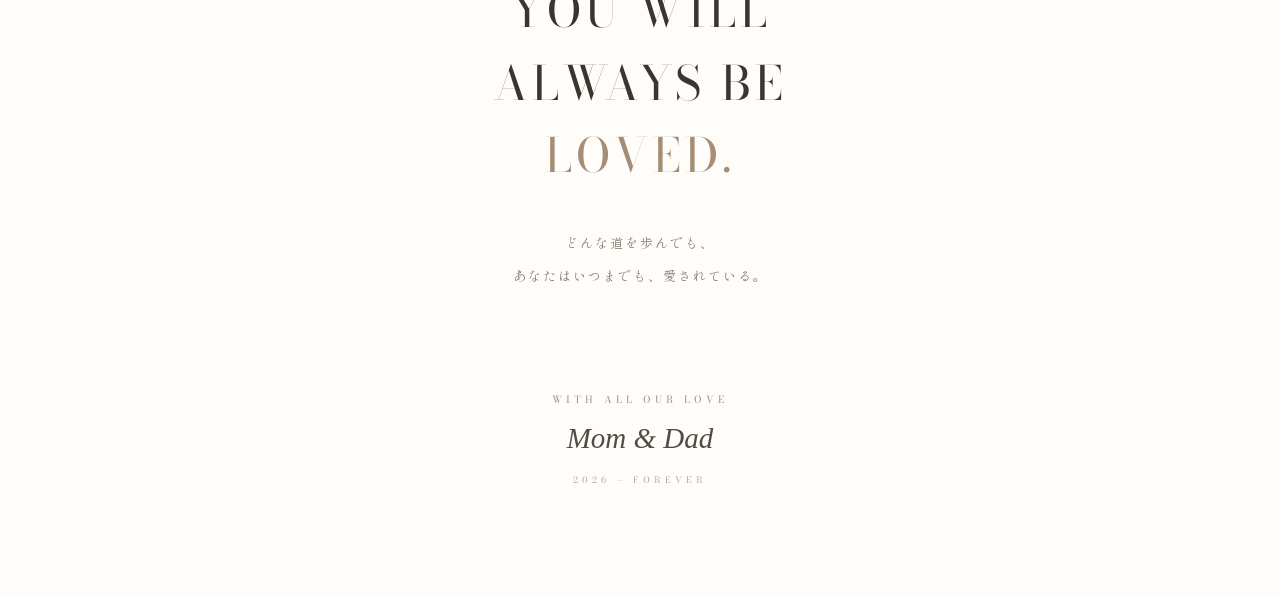
==== commit 87307066: "feat:音叶くんページ完成/保存処理の追加" ====
--- a/birth/birth.html
+++ b/birth/birth.html
@@ -342,11 +342,74 @@
           </div>
         </section>
         <!-- エンディングへの導入 -->
-        <footer class="letter-footer">
-          <p>NO MATTER WHERE LIFE TAKES YOU</p>
-          <p class="footer-message">YOU WILL ALWAYS BE LOVED.</p>
-        </footer>
+        <footer class="letter-footer"></footer>
       </main>
+      <!-- =========================
+     ENDING SECTION
+========================= -->
+
+      <section class="ending-section">
+        <!-- エンディングタイトル -->
+        <div class="ending-header">
+          <p class="ending-label">THE FINAL CHAPTER</p>
+
+          <h2>
+            TO OUR<br />
+            BELOVED SON
+          </h2>
+
+          <p class="ending-subtitle">A lifetime of love begins here.</p>
+
+          <p class="ending-japanese">これからも、あなたと一緒に。</p>
+        </div>
+
+        <!-- 家族写真 -->
+        <div class="ending-photo-wrapper">
+          <img
+            src="../images/家族写真.jpg"
+            alt="私たち家族の写真"
+            class="ending-photo"
+          />
+
+          <p class="ending-photo-number">01 — OUR FAMILY</p>
+
+          <h3 class="ending-photo-title">OUR LITTLE FAMILY</h3>
+
+          <p class="ending-photo-caption">Three hearts, one family.</p>
+        </div>
+
+        <!-- 区切り -->
+        <div class="ending-divider">
+          <span></span>
+          <span class="ending-divider-symbol">🤍</span>
+          <span></span>
+        </div>
+
+        <!-- 最後のメッセージ -->
+        <div class="ending-message">
+          <p class="ending-message-top">NO MATTER WHERE LIFE TAKES YOU</p>
+
+          <h2>
+            YOU WILL<br />
+            ALWAYS BE<br />
+            <span>LOVED.</span>
+          </h2>
+
+          <p class="ending-message-japanese">
+            どんな道を歩んでも、<br />
+            あなたはいつまでも、愛されている。
+          </p>
+        </div>
+
+        <!-- 最後の署名 -->
+        <div class="ending-signature">
+          <p>WITH ALL OUR LOVE</p>
+
+          <span>Mom & Dad</span>
+
+          <small>2026 — FOREVER</small>
+        </div>
+      </section>
     </main>
     <script src="birth.js"></script>
   </body>
--- a/birth/birth.css
+++ b/birth/birth.css
@@ -1089,3 +1089,276 @@
   color: #8d8479;
   cursor: pointer;
 }
+/* =========================
+   ENDING SECTION
+========================= */
+
+.ending-section {
+  width: 100%;
+  padding: 130px 25px 110px;
+  box-sizing: border-box;
+  margin-top: -100px;
+
+  background: #fffdf9;
+  color: #393630;
+
+  text-align: center;
+}
+
+/* =========================
+   HEADER
+========================= */
+
+.ending-header {
+  margin: 0 auto 90px;
+}
+
+.ending-label {
+  margin-bottom: 35px;
+
+  font-family: "Bodoni Moda", serif;
+  font-size: 11px;
+  letter-spacing: 5px;
+
+  color: #a18f78;
+}
+
+.ending-header h2 {
+  margin: 0;
+
+  font-family: "Bodoni Moda", serif;
+  font-size: clamp(35px, 7vw, 55px);
+  font-weight: 400;
+
+  line-height: 1.35;
+  letter-spacing: 5px;
+
+  color: #393630;
+}
+
+.ending-subtitle {
+  margin-top: 28px;
+
+  font-family: "Cormorant Garamond", serif;
+  font-size: 17px;
+  font-style: italic;
+  letter-spacing: 1px;
+
+  color: #8e8274;
+}
+
+.ending-japanese {
+  margin-top: 20px;
+
+  font-family: "Shippori Mincho", serif;
+  font-size: 12px;
+  letter-spacing: 3px;
+
+  color: #999087;
+}
+
+/* =========================
+   FAMILY PHOTO
+========================= */
+
+.ending-photo-wrapper {
+  width: 100%;
+  max-width: 580px;
+
+  margin: 0 auto;
+}
+
+.ending-photo-frame {
+  width: 100%;
+  padding: 10px;
+
+  box-sizing: border-box;
+
+  border: 1px solid #e5ded4;
+  background: #fff;
+
+  box-shadow: 0 15px 45px rgba(50, 40, 30, 0.07);
+}
+
+.ending-photo {
+  display: block;
+border-radius: 6px;
+  width: 100%;
+  aspect-ratio: 4 / 5;
+
+  object-fit: cover;
+  object-position: center;
+}
+
+.ending-photo-number {
+  margin-top: 35px;
+
+  font-family: "Bodoni Moda", serif;
+  font-size: 10px;
+  letter-spacing: 4px;
+
+  color: #aa9985;
+}
+
+.ending-photo-title {
+  margin-top: 15px;
+
+  font-family: "Bodoni Moda", serif;
+  font-size: clamp(21px, 4vw, 28px);
+  font-weight: 400;
+
+  letter-spacing: 4px;
+
+  color: #514c44;
+}
+
+.ending-photo-caption {
+  margin-top: 12px;
+
+  font-family: "Cormorant Garamond", serif;
+  font-size: 16px;
+  font-style: italic;
+
+  color: #a49a8e;
+}
+
+/* =========================
+   DIVIDER
+========================= */
+
+.ending-divider {
+  display: flex;
+  justify-content: center;
+  align-items: center;
+  gap: 18px;
+
+  width: 100%;
+  max-width: 250px;
+
+  margin: 110px auto;
+}
+
+.ending-divider span:not(.ending-divider-symbol) {
+  width: 70px;
+  height: 1px;
+
+  background: #dcd3c8;
+}
+
+.ending-divider-symbol {
+  font-size: 15px;
+  color: #b8a58e;
+}
+
+/* =========================
+   FINAL MESSAGE
+========================= */
+
+.ending-message {
+  margin: 0 auto;
+}
+
+.ending-message-top {
+  margin-bottom: 35px;
+
+  font-family: "Bodoni Moda", serif;
+  font-size: 10px;
+  letter-spacing: 4px;
+
+  color: #a18f78;
+}
+
+.ending-message h2 {
+  margin: 0;
+
+  font-family: "Bodoni Moda", serif;
+  font-size: clamp(30px, 6vw, 47px);
+  font-weight: 400;
+
+  line-height: 1.55;
+  letter-spacing: 4px;
+
+  color: #393630;
+}
+
+.ending-message h2 span {
+  color: #a58d76;
+}
+
+.ending-message-japanese {
+  margin-top: 35px;
+
+  font-family: "Shippori Mincho", serif;
+  font-size: 13px;
+
+  line-height: 2.5;
+  letter-spacing: 2px;
+
+  color: #898076;
+}
+
+/* =========================
+   SIGNATURE
+========================= */
+
+.ending-signature {
+  margin-top: 100px;
+}
+
+.ending-signature p {
+  font-family: "Bodoni Moda", serif;
+  font-size: 10px;
+  letter-spacing: 4px;
+
+  color: #a18f78;
+}
+
+.ending-signature span {
+  display: block;
+
+  margin-top: 15px;
+
+  font-family: "Cormorant Garamond", serif;
+  font-size: 29px;
+  font-style: italic;
+
+  color: #514c44;
+}
+
+.ending-signature small {
+  display: block;
+
+  margin-top: 18px;
+
+  font-family: "Bodoni Moda", serif;
+  font-size: 9px;
+  letter-spacing: 4px;
+
+  color: #b2a89b;
+}
+
+/* =========================
+   MOBILE
+========================= */
+
+@media (max-width: 600px) {
+  .ending-section {
+    padding: 100px 25px 85px;
+  }
+
+  .ending-header {
+    margin-bottom: 70px;
+  }
+
+  .ending-photo-frame {
+    padding: 7px;
+  }
+
+  .ending-divider {
+    margin: 85px auto;
+  }
+
+  .ending-signature {
+    margin-top: 80px;
+  }
+}
